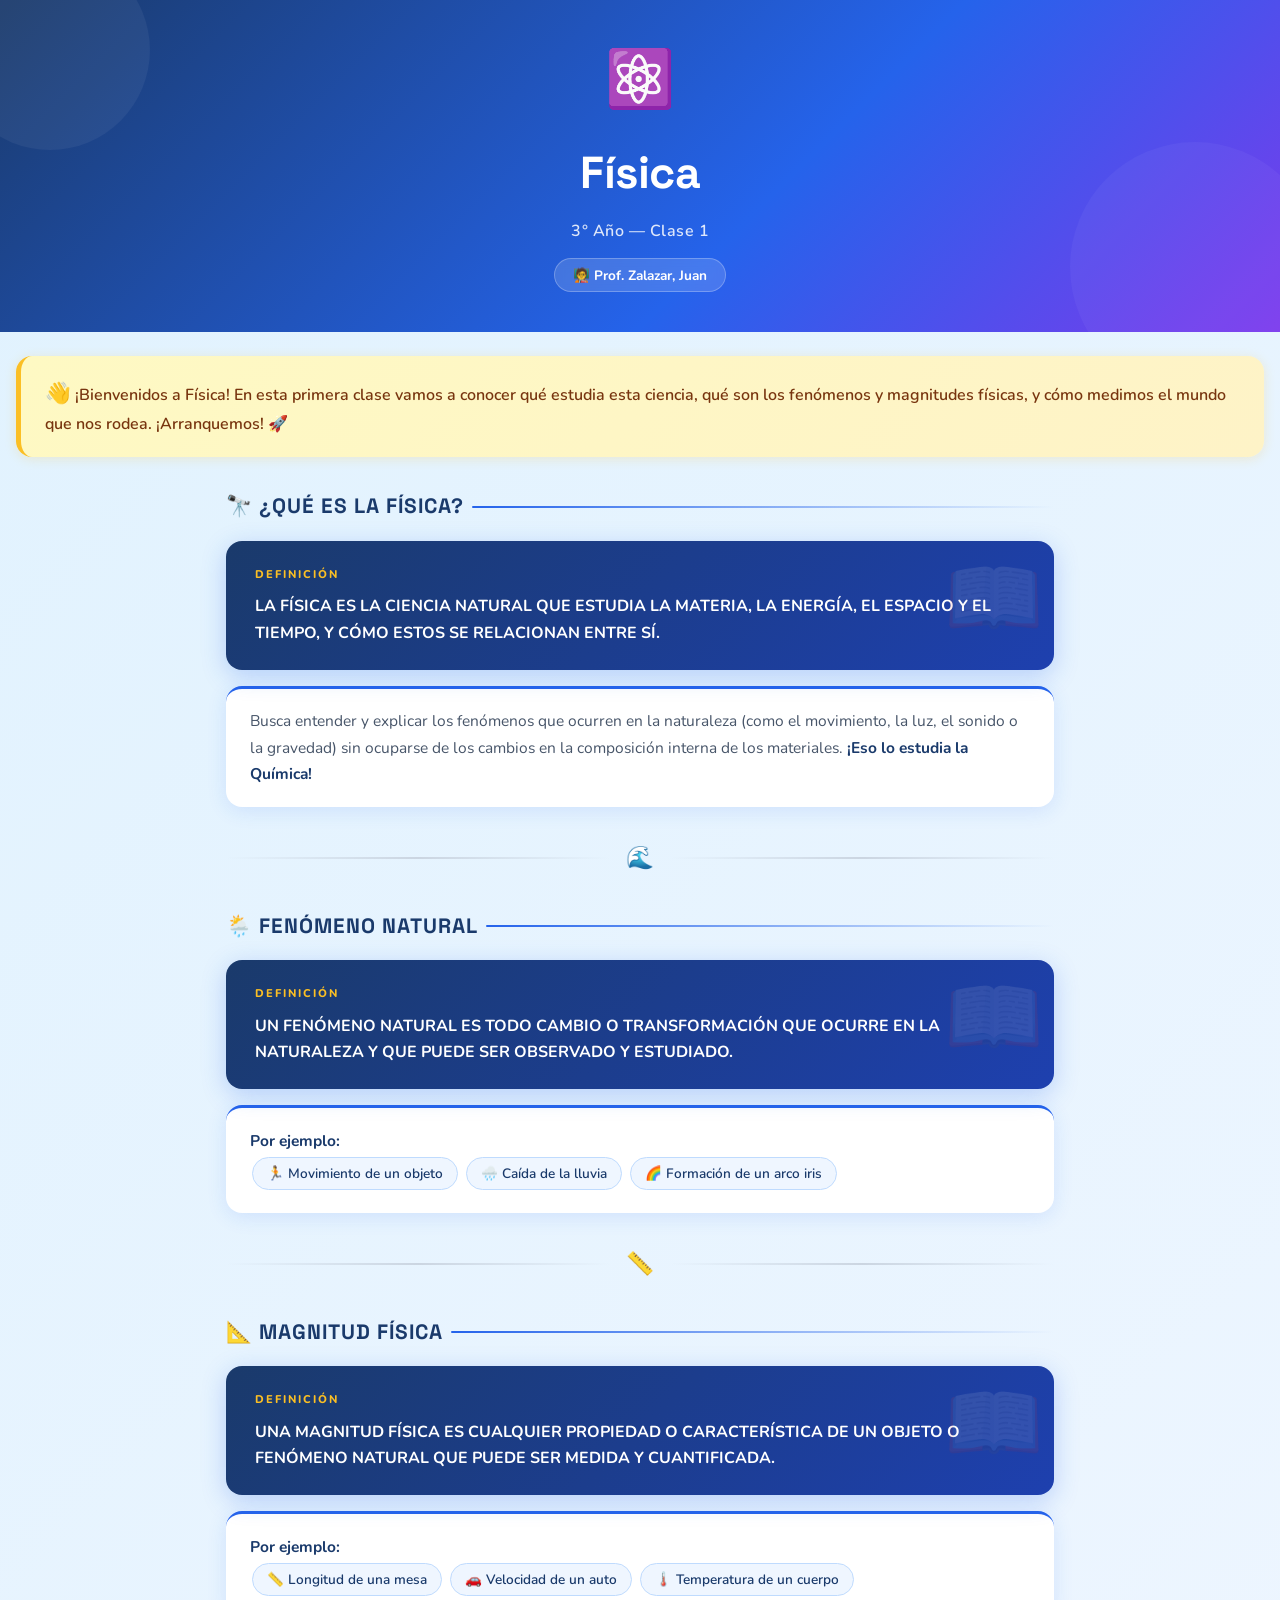
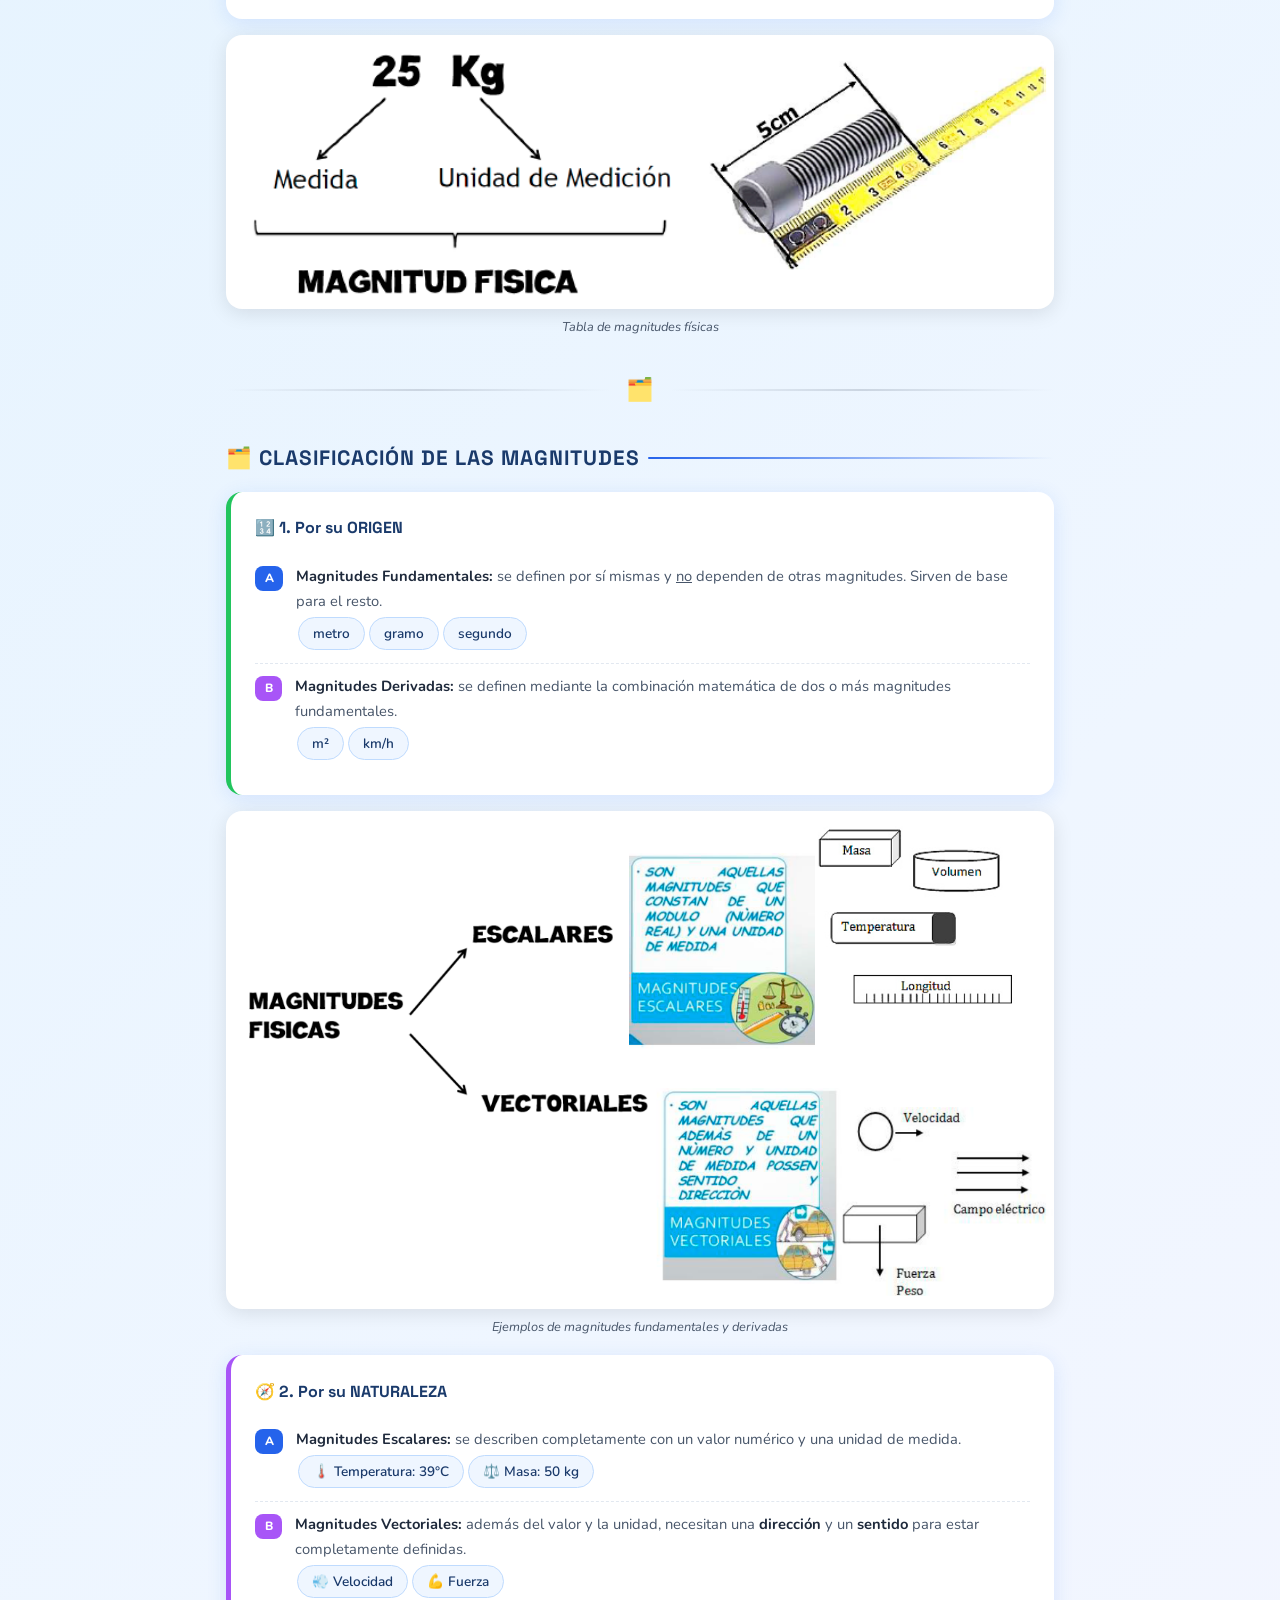
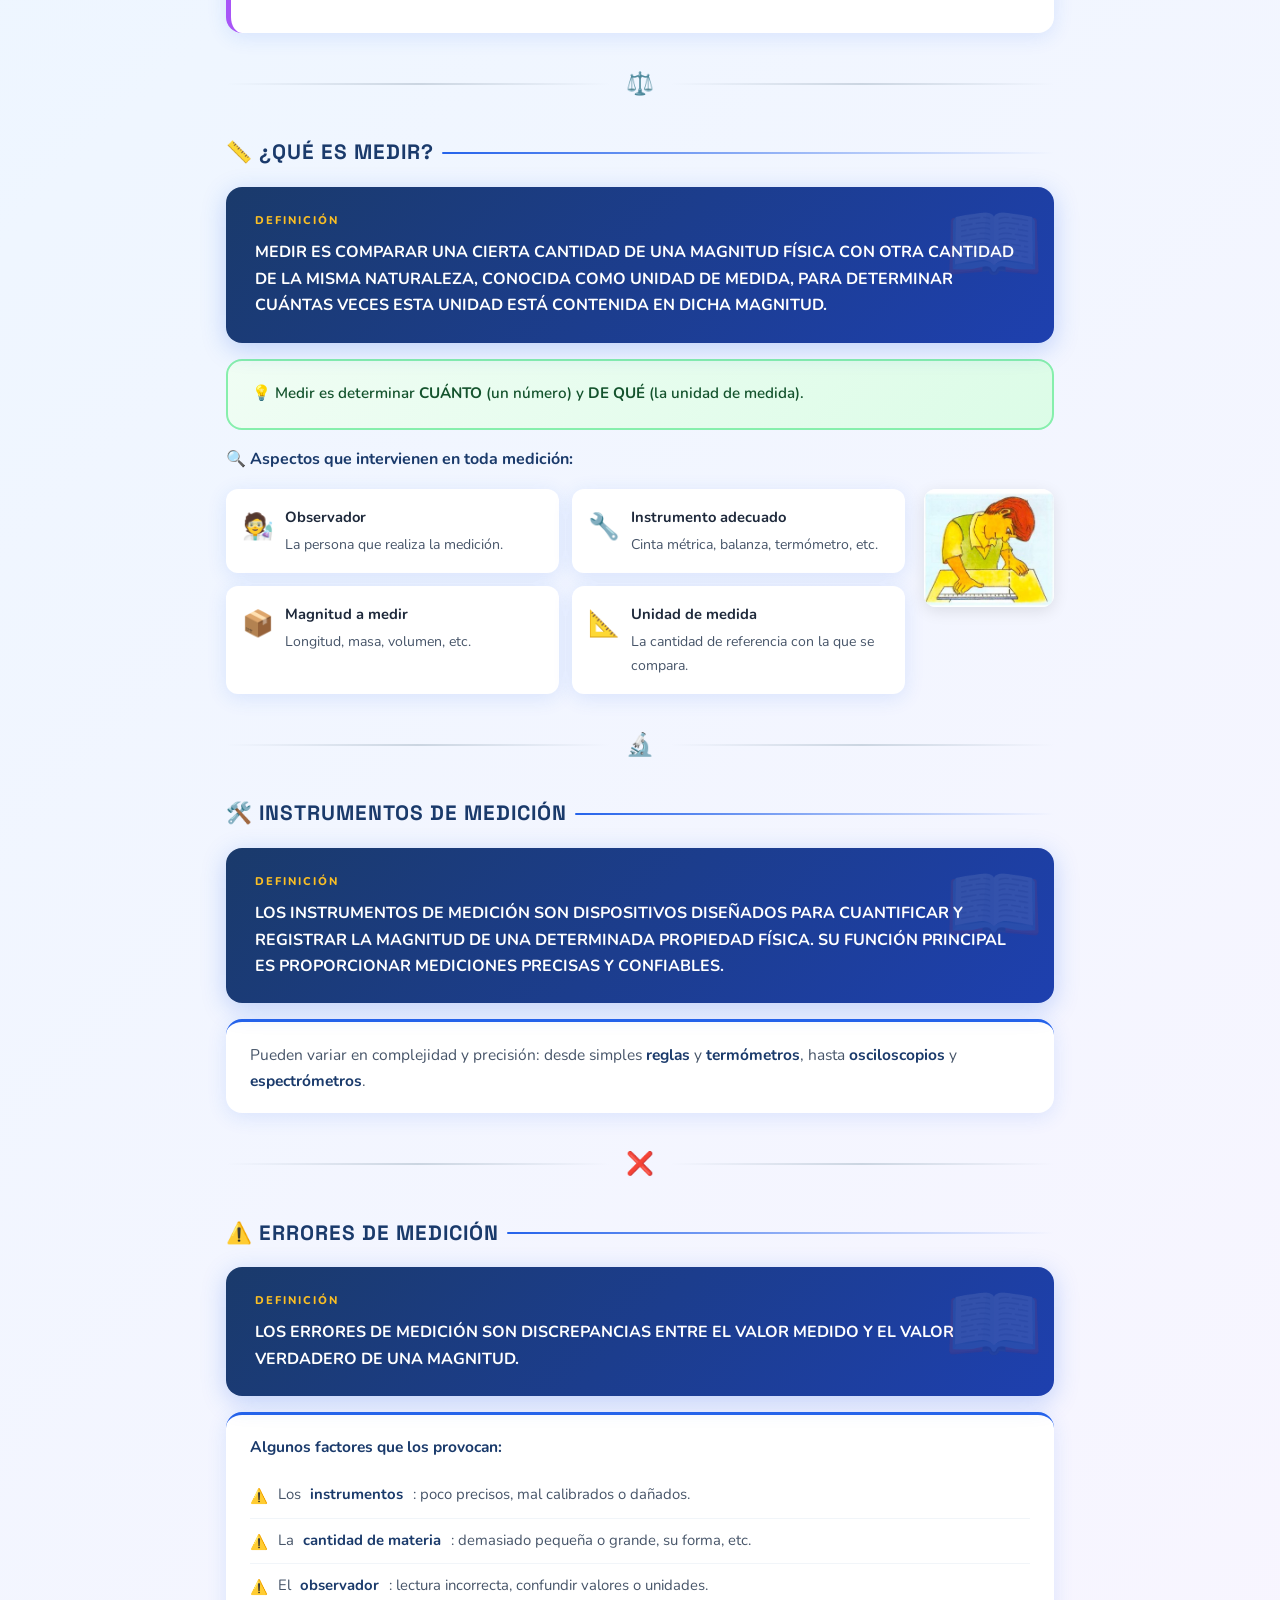
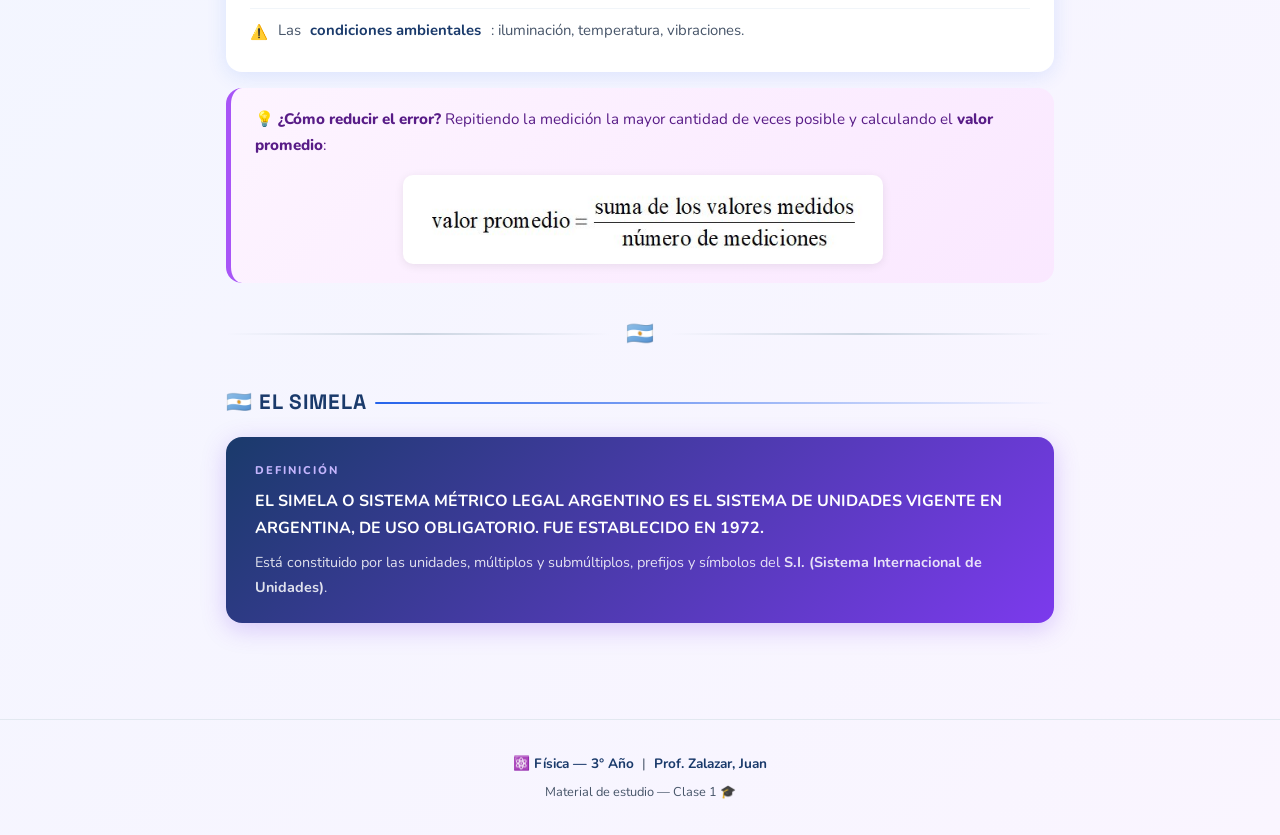
==== index.html @ 22ef1ad7 "Rename fisica_clase1.html to index.html" ====
<!DOCTYPE html>
<html lang="es">
<head>
<meta charset="UTF-8">
<meta name="viewport" content="width=device-width, initial-scale=1.0">
<title>Física - 3° Año | Prof. Zalazar, Juan</title>
<link href="https://fonts.googleapis.com/css2?family=Nunito:wght@400;600;700;800;900&family=Space+Grotesk:wght@400;500;600;700&display=swap" rel="stylesheet">
<style>
  :root {
    --blue-dark: #1a3a6b;
    --blue-mid: #2563eb;
    --blue-light: #dbeafe;
    --blue-pale: #eff6ff;
    --accent-yellow: #fbbf24;
    --accent-green: #22c55e;
    --accent-purple: #a855f7;
    --text-dark: #1e293b;
    --text-mid: #475569;
    --white: #ffffff;
    --shadow: 0 4px 20px rgba(37,99,235,0.12);
    --radius: 16px;
  }
  * { box-sizing: border-box; margin: 0; padding: 0; }
  body {
    font-family: 'Nunito', sans-serif;
    background: linear-gradient(135deg, #e0f2fe 0%, #eff6ff 50%, #faf5ff 100%);
    min-height: 100vh;
    color: var(--text-dark);
    font-size: 16px;
    line-height: 1.7;
  }
  header {
    background: linear-gradient(135deg, var(--blue-dark) 0%, #2563eb 60%, #7c3aed 100%);
    color: white;
    padding: 2rem 1.5rem 2.5rem;
    text-align: center;
    position: relative;
    overflow: hidden;
  }
  header::before {
    content: '';
    position: absolute;
    top: -50px; left: -50px;
    width: 200px; height: 200px;
    background: rgba(255,255,255,0.05);
    border-radius: 50%;
  }
  header::after {
    content: '';
    position: absolute;
    bottom: -60px; right: -40px;
    width: 250px; height: 250px;
    background: rgba(255,255,255,0.04);
    border-radius: 50%;
  }
  .header-emoji {
    font-size: 3.5rem;
    display: block;
    margin-bottom: 0.5rem;
    animation: float 3s ease-in-out infinite;
  }
  @keyframes float {
    0%,100% { transform: translateY(0); }
    50% { transform: translateY(-8px); }
  }
  header h1 {
    font-family: 'Space Grotesk', sans-serif;
    font-size: clamp(1.8rem, 5vw, 2.8rem);
    font-weight: 700;
    letter-spacing: -0.5px;
    margin-bottom: 0.4rem;
  }
  header .subtitle {
    font-size: 1rem;
    opacity: 0.85;
    font-weight: 600;
    letter-spacing: 0.5px;
  }
  header .badge {
    display: inline-block;
    margin-top: 0.8rem;
    background: rgba(255,255,255,0.15);
    border: 1px solid rgba(255,255,255,0.25);
    border-radius: 50px;
    padding: 0.3rem 1.1rem;
    font-size: 0.85rem;
    font-weight: 700;
    backdrop-filter: blur(4px);
  }
  .welcome {
    background: linear-gradient(135deg, #fef9c3, #fef3c7);
    border-left: 5px solid var(--accent-yellow);
    margin: 1.5rem 1rem;
    padding: 1.2rem 1.5rem;
    border-radius: var(--radius);
    box-shadow: 0 2px 12px rgba(251,191,36,0.2);
  }
  .welcome p { font-size: 1rem; color: #78350f; font-weight: 600; }
  .welcome p span { font-size: 1.3rem; }
  main {
    max-width: 860px;
    margin: 0 auto;
    padding: 0 1rem 3rem;
  }
  .section-title {
    font-family: 'Space Grotesk', sans-serif;
    font-size: 1.3rem;
    font-weight: 700;
    color: var(--blue-dark);
    text-transform: uppercase;
    letter-spacing: 1px;
    margin: 2rem 0 1rem;
    display: flex;
    align-items: center;
    gap: 0.5rem;
  }
  .section-title::after {
    content: '';
    flex: 1;
    height: 2px;
    background: linear-gradient(to right, var(--blue-mid), transparent);
    border-radius: 2px;
  }
  .definition-box {
    background: linear-gradient(135deg, var(--blue-dark) 0%, #1e40af 100%);
    color: white;
    border-radius: var(--radius);
    padding: 1.5rem 1.8rem;
    margin: 1rem 0;
    box-shadow: 0 6px 24px rgba(37,99,235,0.25);
    position: relative;
    overflow: hidden;
  }
  .definition-box::before {
    content: '📖';
    position: absolute;
    top: -10px; right: 10px;
    font-size: 5rem;
    opacity: 0.1;
  }
  .definition-box .def-label {
    font-size: 0.7rem;
    font-weight: 800;
    text-transform: uppercase;
    letter-spacing: 2px;
    color: var(--accent-yellow);
    margin-bottom: 0.6rem;
    display: block;
  }
  .definition-box p {
    font-size: 1rem;
    font-weight: 700;
    line-height: 1.65;
    color: white;
  }
  .explanation {
    background: white;
    border-radius: var(--radius);
    padding: 1.2rem 1.5rem;
    margin: 0.8rem 0;
    box-shadow: var(--shadow);
    border-top: 3px solid var(--blue-mid);
    font-size: 0.97rem;
    color: var(--text-mid);
  }
  .explanation strong { color: var(--blue-dark); }
  .topic-divider {
    display: flex;
    align-items: center;
    margin: 2rem 0;
    gap: 1rem;
  }
  .topic-divider::before,
  .topic-divider::after {
    content: '';
    flex: 1;
    height: 2px;
    background: linear-gradient(to right, transparent, #cbd5e1, transparent);
    border-radius: 2px;
  }
  .topic-divider span { font-size: 1.4rem; }
  .example-chip {
    display: inline-block;
    background: var(--blue-pale);
    color: var(--blue-dark);
    border: 1.5px solid #bfdbfe;
    border-radius: 50px;
    padding: 0.25rem 0.85rem;
    font-size: 0.85rem;
    font-weight: 600;
    margin: 0.2rem 0.15rem;
  }
  .classif-card {
    background: white;
    border-radius: var(--radius);
    padding: 1.4rem 1.5rem;
    margin: 1rem 0;
    box-shadow: var(--shadow);
    border-left: 5px solid var(--accent-green);
  }
  .classif-card.purple { border-left-color: var(--accent-purple); }
  .classif-card h3 {
    font-family: 'Space Grotesk', sans-serif;
    font-size: 1rem;
    font-weight: 700;
    color: var(--blue-dark);
    margin-bottom: 0.8rem;
    display: flex;
    align-items: center;
    gap: 0.4rem;
  }
  .classif-item {
    display: flex;
    gap: 0.8rem;
    padding: 0.6rem 0;
    border-bottom: 1px dashed #e2e8f0;
  }
  .classif-item:last-child { border-bottom: none; }
  .classif-item .ci-tag {
    background: var(--blue-mid);
    color: white;
    border-radius: 8px;
    padding: 0.15rem 0.6rem;
    font-size: 0.75rem;
    font-weight: 800;
    white-space: nowrap;
    align-self: flex-start;
    margin-top: 2px;
  }
  .classif-item.b .ci-tag { background: var(--accent-purple); }
  .classif-item p { font-size: 0.92rem; color: var(--text-mid); }
  .classif-item p strong { color: var(--text-dark); }
  .content-image {
    width: 100%;
    border-radius: var(--radius);
    box-shadow: 0 4px 20px rgba(0,0,0,0.1);
    margin: 1rem 0;
    display: block;
    background: white;
  }
  .image-caption {
    text-align: center;
    font-size: 0.8rem;
    color: var(--text-mid);
    margin-top: -0.5rem;
    margin-bottom: 1rem;
    font-style: italic;
  }
  .measure-box {
    background: linear-gradient(135deg, #f0fdf4, #dcfce7);
    border: 2px solid #86efac;
    border-radius: var(--radius);
    padding: 1.3rem 1.5rem;
    margin: 1rem 0;
  }
  .measure-box p { font-size: 0.95rem; color: #14532d; font-weight: 600; }

  /* Aspectos: layout con imagen a la derecha */
  .aspects-wrapper {
    display: flex;
    gap: 1.2rem;
    align-items: flex-start;
    margin: 1rem 0;
  }
  .aspects-list {
    display: grid;
    grid-template-columns: 1fr 1fr;
    gap: 0.8rem;
    flex: 1;
  }
  @media (max-width: 600px) {
    .aspects-wrapper { flex-direction: column; }
    .aspects-list { grid-template-columns: 1fr; }
    .observer-img { width: 100% !important; max-width: 180px; margin: 0 auto; }
  }
  .observer-img {
    width: 130px;
    flex-shrink: 0;
    border-radius: 12px;
    box-shadow: 0 4px 16px rgba(0,0,0,0.1);
    object-fit: contain;
    background: white;
  }
  .aspect-item {
    background: white;
    border-radius: 12px;
    padding: 1rem;
    box-shadow: var(--shadow);
    display: flex;
    align-items: flex-start;
    gap: 0.7rem;
  }
  .aspect-item .ai-icon { font-size: 1.6rem; flex-shrink: 0; }
  .aspect-item p { font-size: 0.88rem; color: var(--text-mid); }
  .aspect-item strong { color: var(--text-dark); display: block; font-size: 0.92rem; margin-bottom: 0.2rem; }

  .error-list { margin: 0.8rem 0 0 0; padding: 0; list-style: none; }
  .error-list li {
    display: flex;
    align-items: flex-start;
    gap: 0.6rem;
    padding: 0.55rem 0;
    border-bottom: 1px solid #f1f5f9;
    font-size: 0.93rem;
    color: var(--text-mid);
  }
  .error-list li:last-child { border-bottom: none; }
  .error-list li::before {
    content: '⚠️';
    font-size: 0.9rem;
    margin-top: 2px;
    flex-shrink: 0;
  }
  .tip-box {
    background: linear-gradient(135deg, #fdf4ff, #fae8ff);
    border-left: 5px solid var(--accent-purple);
    border-radius: var(--radius);
    padding: 1.2rem 1.5rem;
    margin: 1rem 0;
    font-size: 0.95rem;
    color: #581c87;
  }
  .tip-box strong { font-weight: 800; }
  .formula-img {
    display: block;
    max-width: 480px;
    width: 100%;
    margin: 1rem auto 0;
    border-radius: 10px;
    background: white;
    padding: 0.5rem 1rem;
    box-shadow: 0 2px 10px rgba(0,0,0,0.08);
  }
  .simela-box {
    background: linear-gradient(135deg, var(--blue-dark), #7c3aed);
    color: white;
    border-radius: var(--radius);
    padding: 1.5rem 1.8rem;
    margin: 1rem 0;
    box-shadow: 0 6px 24px rgba(124,58,237,0.25);
  }
  .simela-box .def-label { color: #c4b5fd; font-size: 0.7rem; font-weight: 800; letter-spacing: 2px; text-transform: uppercase; display: block; margin-bottom: 0.5rem; }
  .simela-box p { font-weight: 700; font-size: 1rem; }
  .simela-box .simela-note { font-weight: 400; font-size: 0.9rem; margin-top: 0.5rem; opacity: 0.85; }
  footer {
    text-align: center;
    padding: 2rem 1rem;
    color: var(--text-mid);
    font-size: 0.85rem;
    border-top: 1px solid #e2e8f0;
    margin-top: 2rem;
  }
  footer strong { color: var(--blue-dark); }
</style>
</head>
<body>

<header>
  <span class="header-emoji">⚛️</span>
  <h1>Física</h1>
  <p class="subtitle">3° Año — Clase 1</p>
  <span class="badge">🧑‍🏫 Prof. Zalazar, Juan</span>
</header>

<div class="welcome">
  <p><span>👋</span> ¡Bienvenidos a Física! En esta primera clase vamos a conocer qué estudia esta ciencia, qué son los fenómenos y magnitudes físicas, y cómo medimos el mundo que nos rodea. ¡Arranquemos! 🚀</p>
</div>

<main>

  <p class="section-title">🔭 ¿Qué es la Física?</p>
  <div class="definition-box">
    <span class="def-label">Definición</span>
    <p>LA FÍSICA ES LA CIENCIA NATURAL QUE ESTUDIA LA MATERIA, LA ENERGÍA, EL ESPACIO Y EL TIEMPO, Y CÓMO ESTOS SE RELACIONAN ENTRE SÍ.</p>
  </div>
  <div class="explanation">
    Busca entender y explicar los fenómenos que ocurren en la naturaleza (como el movimiento, la luz, el sonido o la gravedad) sin ocuparse de los cambios en la composición interna de los materiales. <strong>¡Eso lo estudia la Química!</strong>
  </div>

  <div class="topic-divider"><span>🌊</span></div>

  <p class="section-title">🌦️ Fenómeno Natural</p>
  <div class="definition-box">
    <span class="def-label">Definición</span>
    <p>UN FENÓMENO NATURAL ES TODO CAMBIO O TRANSFORMACIÓN QUE OCURRE EN LA NATURALEZA Y QUE PUEDE SER OBSERVADO Y ESTUDIADO.</p>
  </div>
  <div class="explanation">
    <strong>Por ejemplo:</strong><br>
    <span class="example-chip">🏃 Movimiento de un objeto</span>
    <span class="example-chip">🌧️ Caída de la lluvia</span>
    <span class="example-chip">🌈 Formación de un arco iris</span>
  </div>

  <div class="topic-divider"><span>📏</span></div>

  <p class="section-title">📐 Magnitud Física</p>
  <div class="definition-box">
    <span class="def-label">Definición</span>
    <p>UNA MAGNITUD FÍSICA ES CUALQUIER PROPIEDAD O CARACTERÍSTICA DE UN OBJETO O FENÓMENO NATURAL QUE PUEDE SER MEDIDA Y CUANTIFICADA.</p>
  </div>
  <div class="explanation">
    <strong>Por ejemplo:</strong><br>
    <span class="example-chip">📏 Longitud de una mesa</span>
    <span class="example-chip">🚗 Velocidad de un auto</span>
    <span class="example-chip">🌡️ Temperatura de un cuerpo</span>
  </div>
  <img src="[data-uri]" alt="Tabla de magnitudes físicas" class="content-image">
  <p class="image-caption">Tabla de magnitudes físicas</p>

  <div class="topic-divider"><span>🗂️</span></div>

  <p class="section-title">🗂️ Clasificación de las Magnitudes</p>
  <div class="classif-card">
    <h3>🔢 1. Por su ORIGEN</h3>
    <div class="classif-item">
      <span class="ci-tag">A</span>
      <p><strong>Magnitudes Fundamentales:</strong> se definen por sí mismas y <u>no</u> dependen de otras magnitudes. Sirven de base para el resto.<br>
      <span class="example-chip">metro</span><span class="example-chip">gramo</span><span class="example-chip">segundo</span></p>
    </div>
    <div class="classif-item b">
      <span class="ci-tag b">B</span>
      <p><strong>Magnitudes Derivadas:</strong> se definen mediante la combinación matemática de dos o más magnitudes fundamentales.<br>
      <span class="example-chip">m²</span><span class="example-chip">km/h</span></p>
    </div>
  </div>
  <img src="[data-uri]" alt="Clasificación de magnitudes" class="content-image">
  <p class="image-caption">Ejemplos de magnitudes fundamentales y derivadas</p>

  <div class="classif-card purple">
    <h3>🧭 2. Por su NATURALEZA</h3>
    <div class="classif-item">
      <span class="ci-tag">A</span>
      <p><strong>Magnitudes Escalares:</strong> se describen completamente con un valor numérico y una unidad de medida.<br>
      <span class="example-chip">🌡️ Temperatura: 39°C</span><span class="example-chip">⚖️ Masa: 50 kg</span></p>
    </div>
    <div class="classif-item b">
      <span class="ci-tag b">B</span>
      <p><strong>Magnitudes Vectoriales:</strong> además del valor y la unidad, necesitan una <strong>dirección</strong> y un <strong>sentido</strong> para estar completamente definidas.<br>
      <span class="example-chip">💨 Velocidad</span><span class="example-chip">💪 Fuerza</span></p>
    </div>
  </div>

  <div class="topic-divider"><span>⚖️</span></div>

  <p class="section-title">📏 ¿Qué es Medir?</p>
  <div class="definition-box">
    <span class="def-label">Definición</span>
    <p>MEDIR ES COMPARAR UNA CIERTA CANTIDAD DE UNA MAGNITUD FÍSICA CON OTRA CANTIDAD DE LA MISMA NATURALEZA, CONOCIDA COMO UNIDAD DE MEDIDA, PARA DETERMINAR CUÁNTAS VECES ESTA UNIDAD ESTÁ CONTENIDA EN DICHA MAGNITUD.</p>
  </div>
  <div class="measure-box">
    <p>💡 Medir es determinar <strong>CUÁNTO</strong> (un número) y <strong>DE QUÉ</strong> (la unidad de medida).</p>
  </div>

  <p style="margin: 1rem 0 0.5rem; font-weight: 700; color: var(--blue-dark);">🔍 Aspectos que intervienen en toda medición:</p>
  <div class="aspects-wrapper">
    <div class="aspects-list">
      <div class="aspect-item">
        <span class="ai-icon">🧑‍🔬</span>
        <div><strong>Observador</strong><p>La persona que realiza la medición.</p></div>
      </div>
      <div class="aspect-item">
        <span class="ai-icon">🔧</span>
        <div><strong>Instrumento adecuado</strong><p>Cinta métrica, balanza, termómetro, etc.</p></div>
      </div>
      <div class="aspect-item">
        <span class="ai-icon">📦</span>
        <div><strong>Magnitud a medir</strong><p>Longitud, masa, volumen, etc.</p></div>
      </div>
      <div class="aspect-item">
        <span class="ai-icon">📐</span>
        <div><strong>Unidad de medida</strong><p>La cantidad de referencia con la que se compara.</p></div>
      </div>
    </div>
    <img src="[data-uri]" alt="Observador midiendo" class="observer-img">
  </div>

  <div class="topic-divider"><span>🔬</span></div>

  <p class="section-title">🛠️ Instrumentos de Medición</p>
  <div class="definition-box">
    <span class="def-label">Definición</span>
    <p>LOS INSTRUMENTOS DE MEDICIÓN SON DISPOSITIVOS DISEÑADOS PARA CUANTIFICAR Y REGISTRAR LA MAGNITUD DE UNA DETERMINADA PROPIEDAD FÍSICA. SU FUNCIÓN PRINCIPAL ES PROPORCIONAR MEDICIONES PRECISAS Y CONFIABLES.</p>
  </div>
  <div class="explanation">
    Pueden variar en complejidad y precisión: desde simples <strong>reglas</strong> y <strong>termómetros</strong>, hasta <strong>osciloscopios</strong> y <strong>espectrómetros</strong>.
  </div>

  <div class="topic-divider"><span>❌</span></div>

  <p class="section-title">⚠️ Errores de Medición</p>
  <div class="definition-box">
    <span class="def-label">Definición</span>
    <p>LOS ERRORES DE MEDICIÓN SON DISCREPANCIAS ENTRE EL VALOR MEDIDO Y EL VALOR VERDADERO DE UNA MAGNITUD.</p>
  </div>
  <div class="explanation">
    <strong>Algunos factores que los provocan:</strong>
    <ul class="error-list">
      <li>Los <strong>instrumentos</strong>: poco precisos, mal calibrados o dañados.</li>
      <li>La <strong>cantidad de materia</strong>: demasiado pequeña o grande, su forma, etc.</li>
      <li>El <strong>observador</strong>: lectura incorrecta, confundir valores o unidades.</li>
      <li>Las <strong>condiciones ambientales</strong>: iluminación, temperatura, vibraciones.</li>
    </ul>
  </div>
  <div class="tip-box">
    💡 <strong>¿Cómo reducir el error?</strong> Repitiendo la medición la mayor cantidad de veces posible y calculando el <strong>valor promedio</strong>:
    <img src="[data-uri]" alt="Fórmula del valor promedio" class="formula-img">
  </div>

  <div class="topic-divider"><span>🇦🇷</span></div>

  <p class="section-title">🇦🇷 El SIMELA</p>
  <div class="simela-box">
    <span class="def-label">Definición</span>
    <p>EL SIMELA O SISTEMA MÉTRICO LEGAL ARGENTINO ES EL SISTEMA DE UNIDADES VIGENTE EN ARGENTINA, DE USO OBLIGATORIO. FUE ESTABLECIDO EN 1972.</p>
    <p class="simela-note">Está constituido por las unidades, múltiplos y submúltiplos, prefijos y símbolos del <strong>S.I. (Sistema Internacional de Unidades)</strong>.</p>
  </div>

</main>

<footer>
  <p>⚛️ <strong>Física — 3° Año</strong> &nbsp;|&nbsp; <strong>Prof. Zalazar, Juan</strong></p>
  <p style="margin-top:0.4rem; font-size:0.8rem;">Material de estudio — Clase 1 🎓</p>
</footer>

</body>
</html>
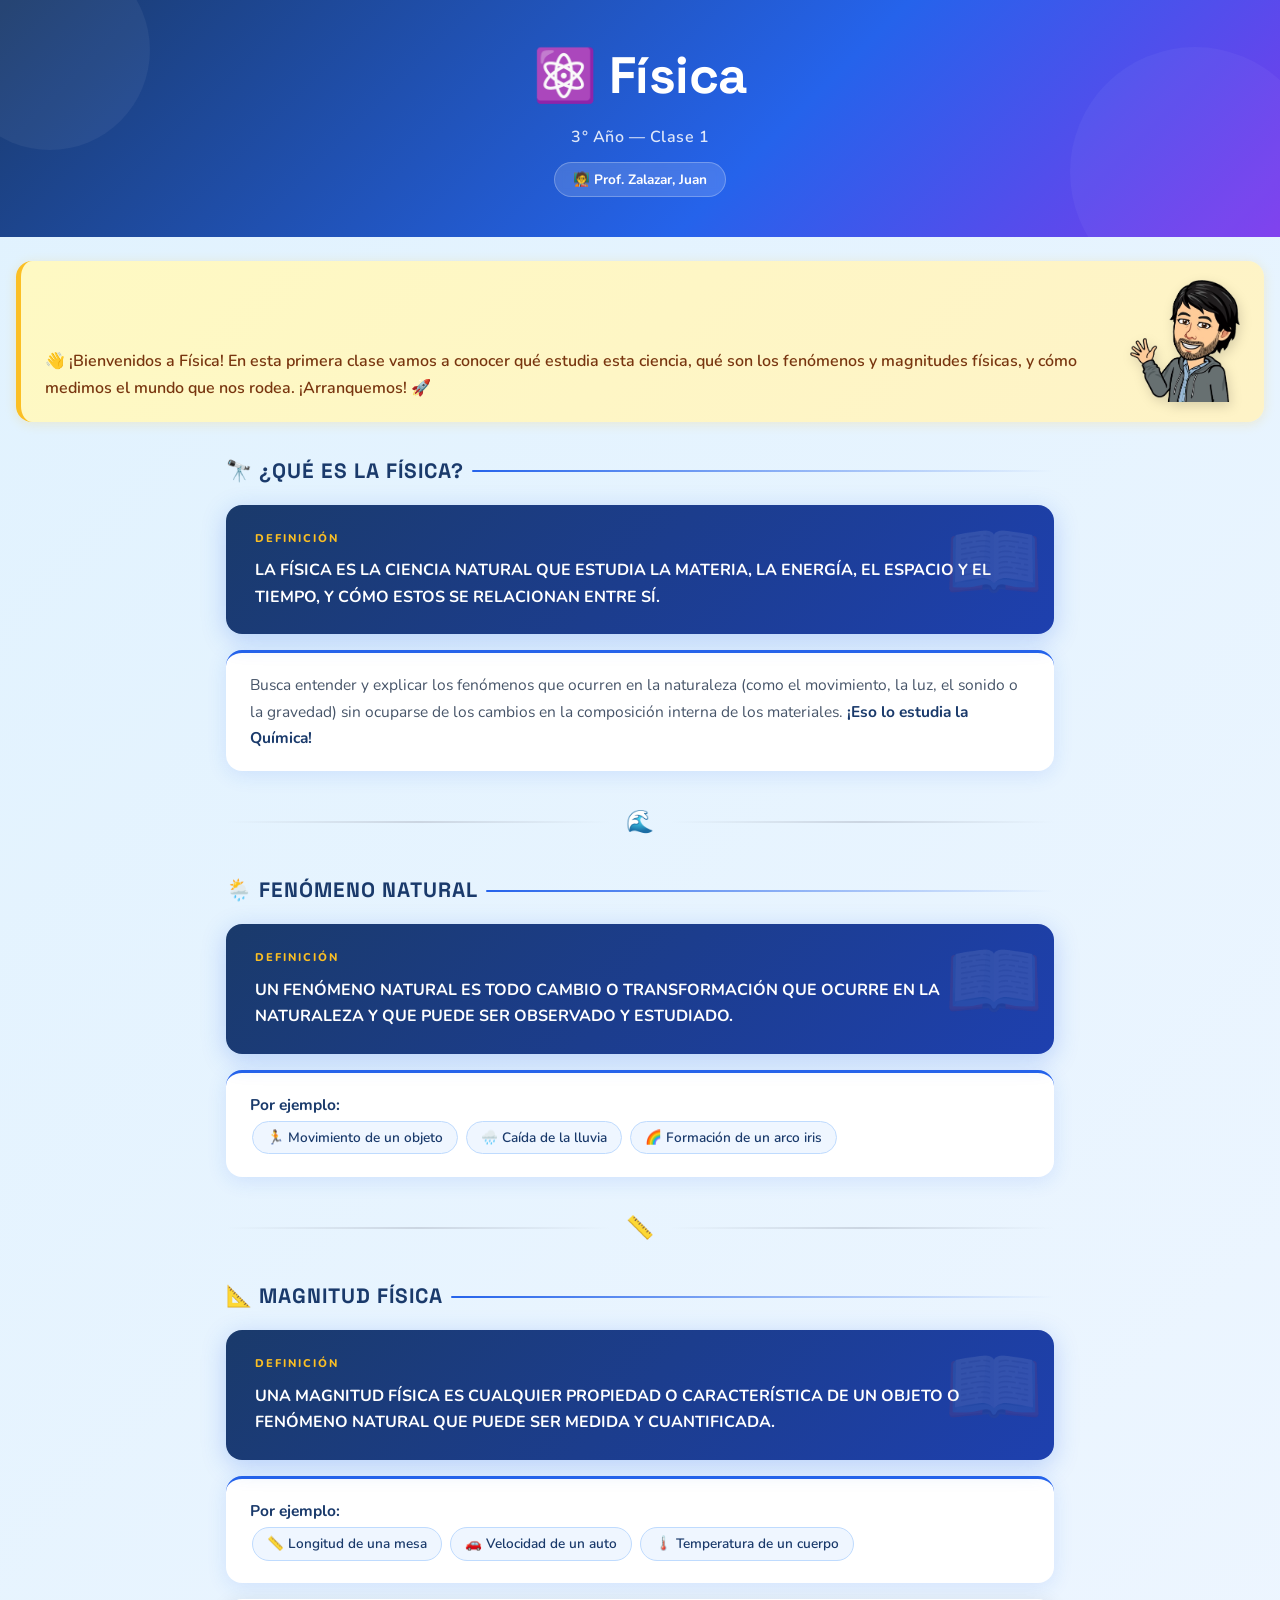
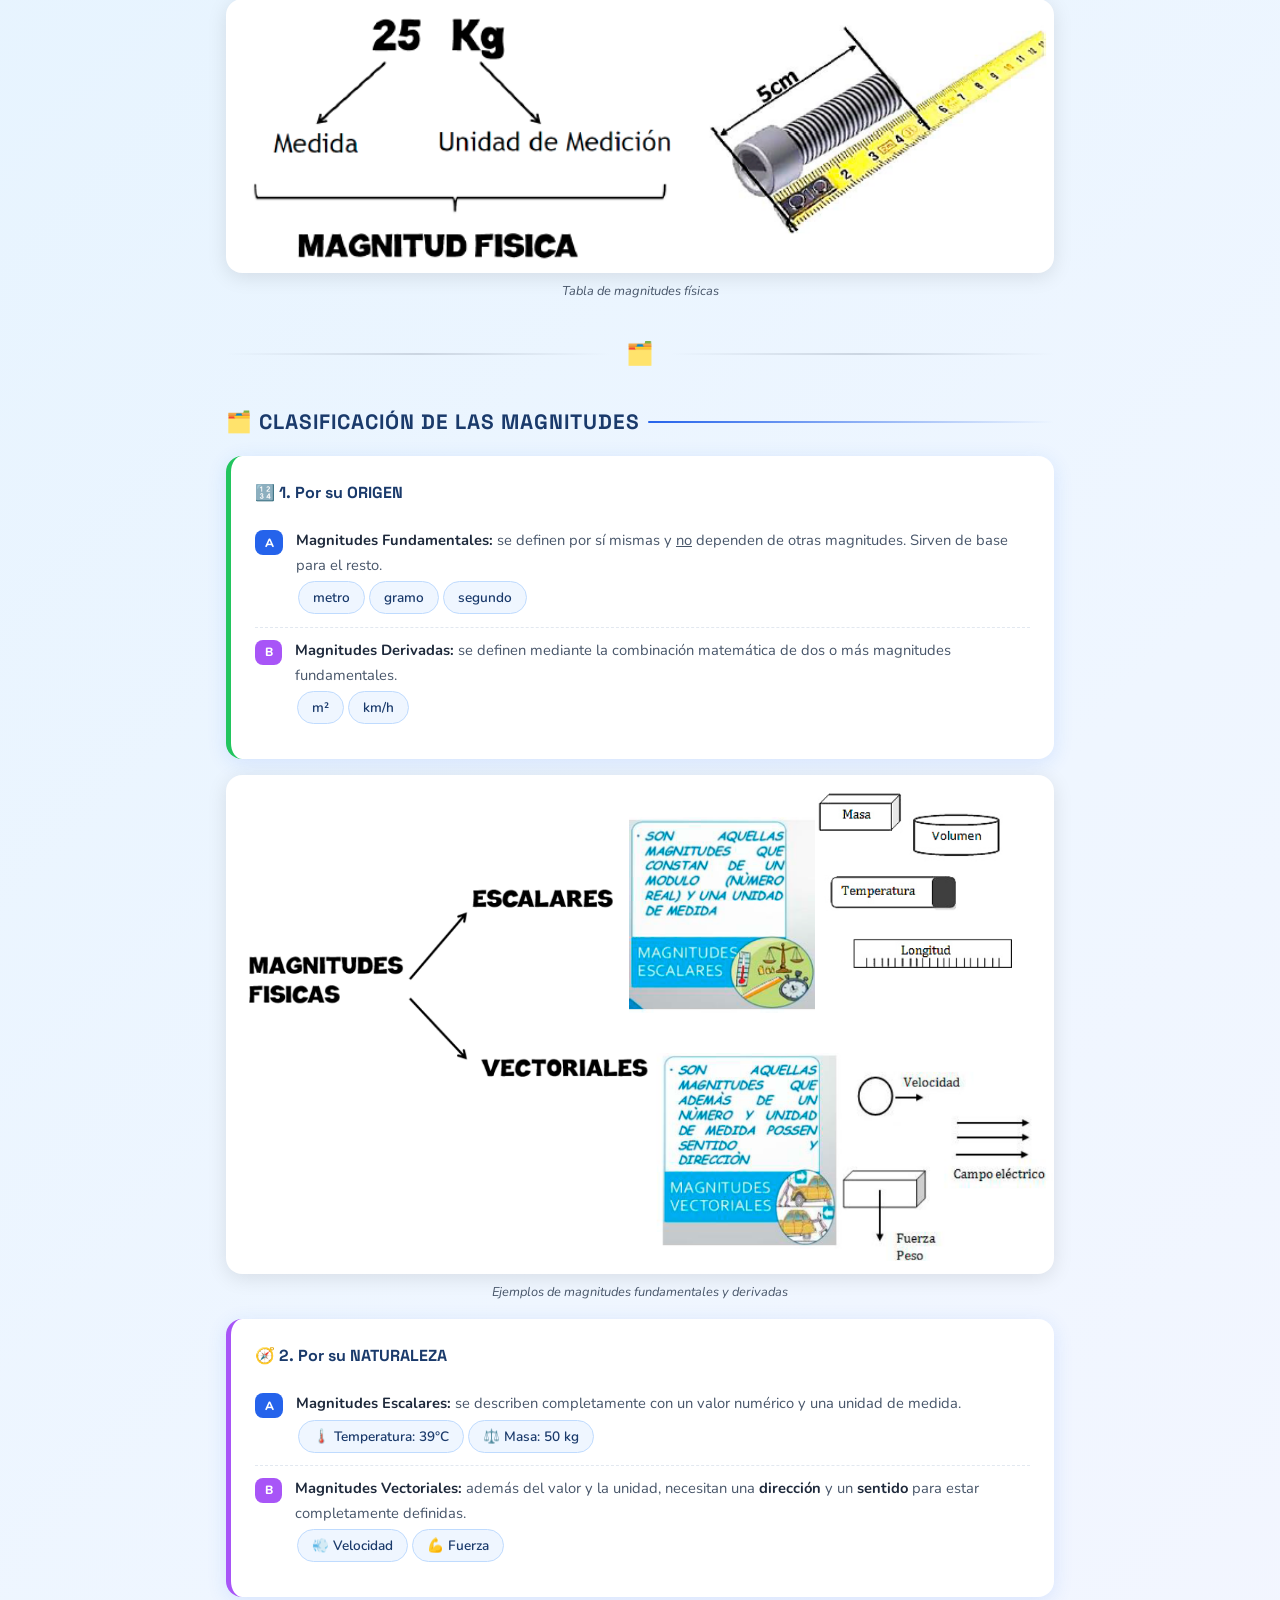
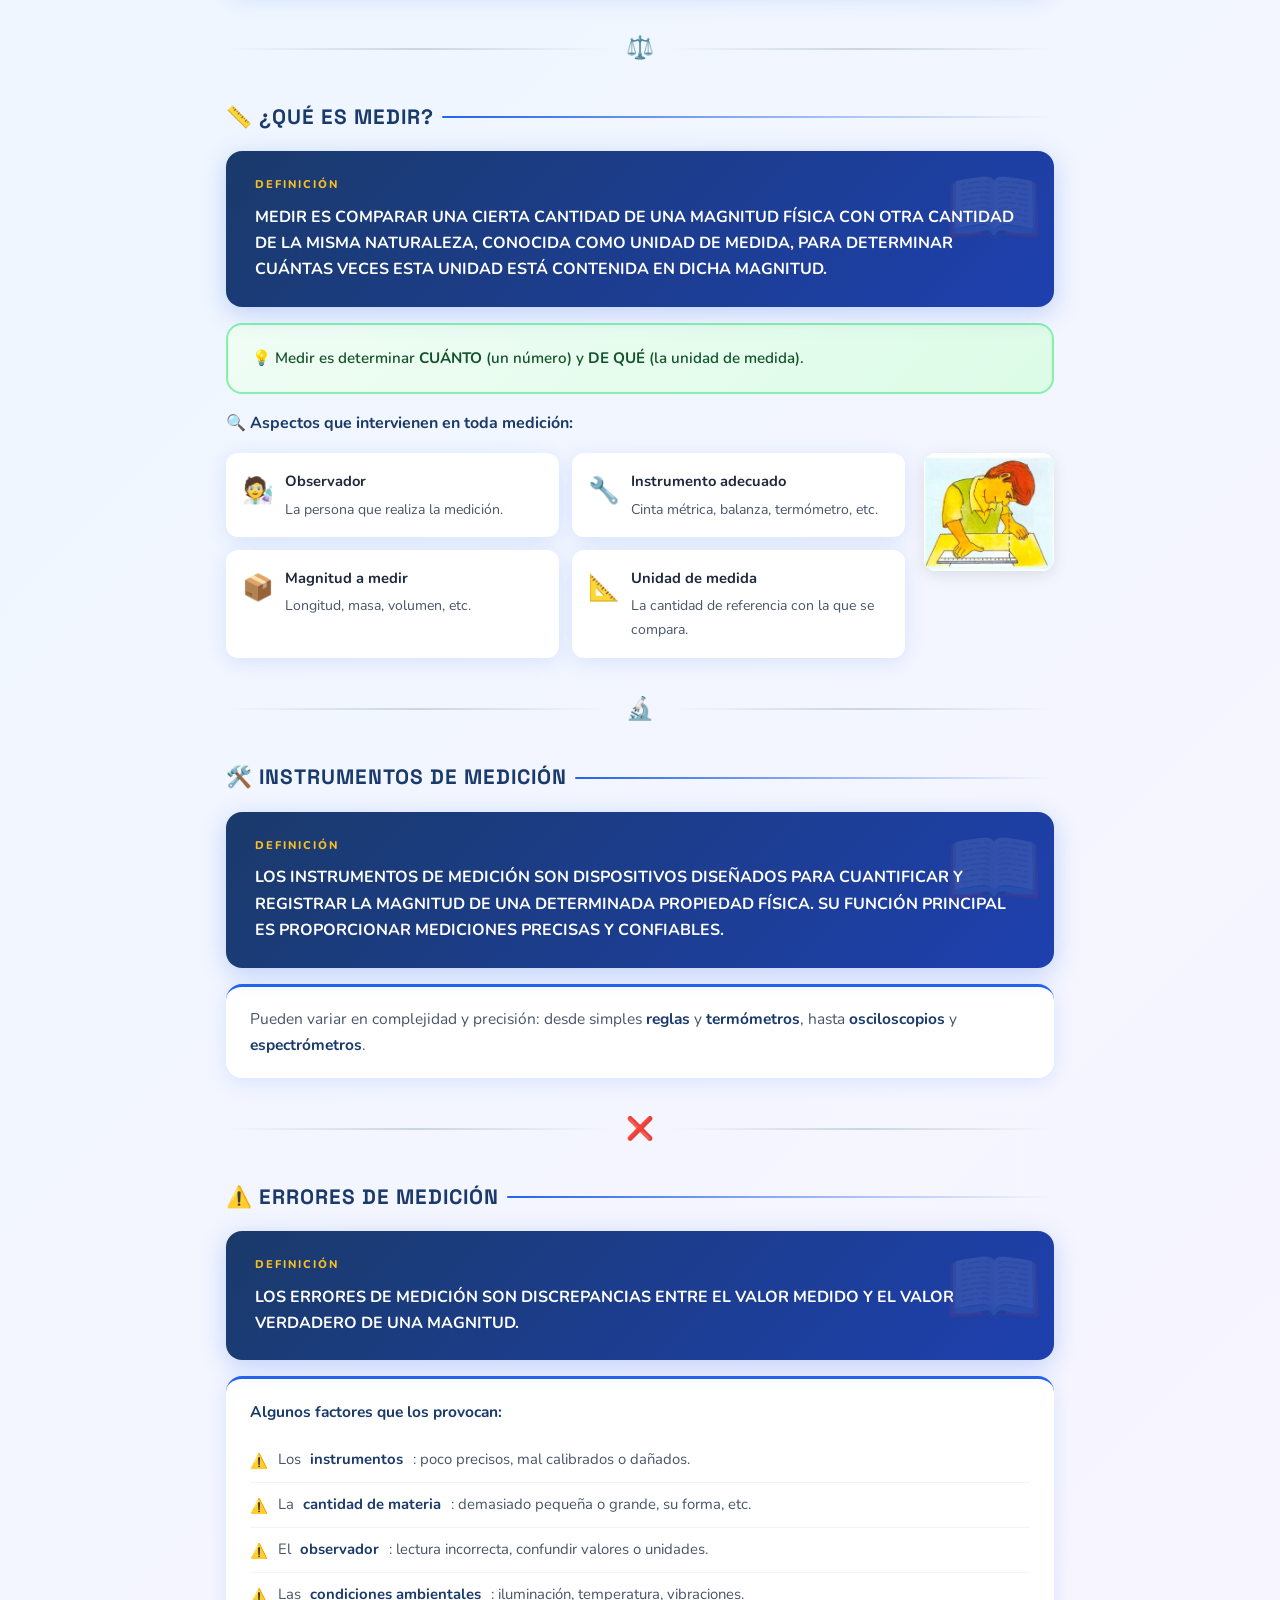
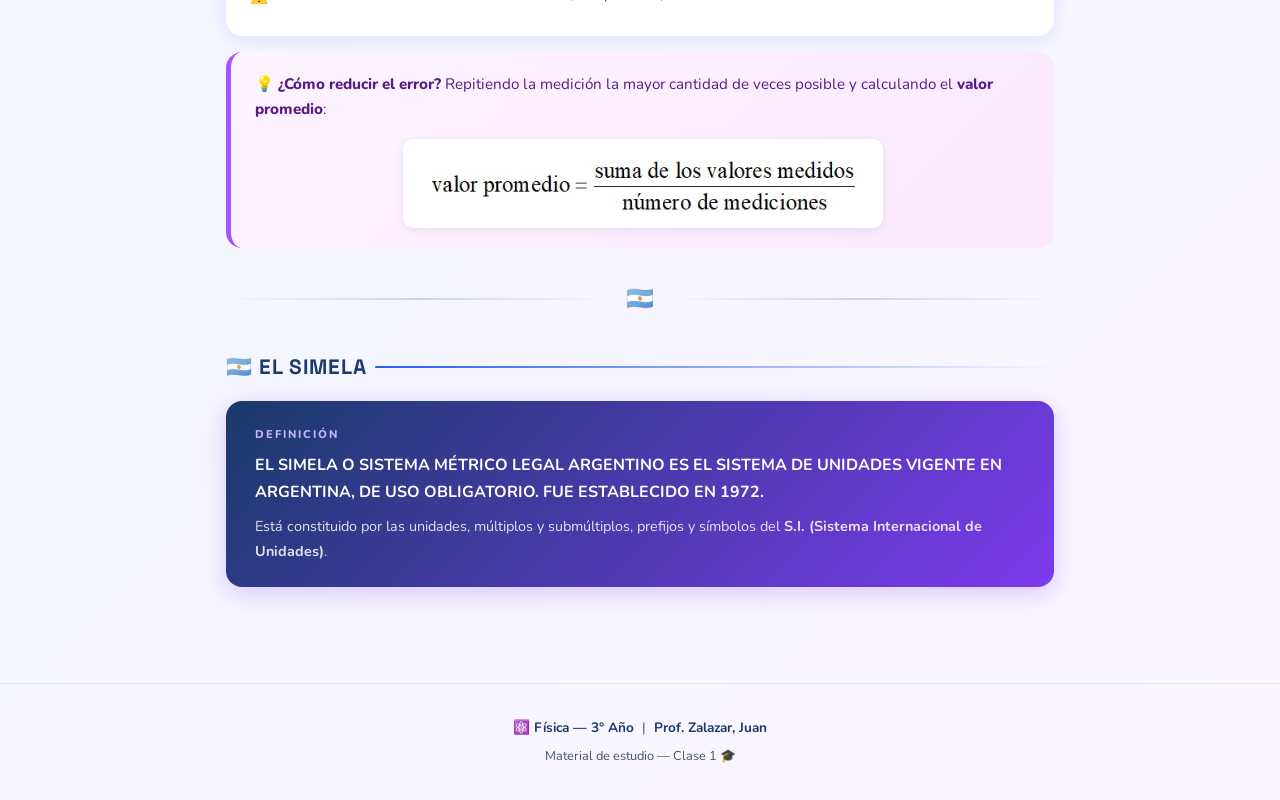
==== commit e158c039: "agregada imagen de profe" ====
--- a/index.html
+++ b/index.html
@@ -9,14 +9,12 @@
   :root {
     --blue-dark: #1a3a6b;
     --blue-mid: #2563eb;
-    --blue-light: #dbeafe;
     --blue-pale: #eff6ff;
     --accent-yellow: #fbbf24;
     --accent-green: #22c55e;
     --accent-purple: #a855f7;
     --text-dark: #1e293b;
     --text-mid: #475569;
-    --white: #ffffff;
     --shadow: 0 4px 20px rgba(37,99,235,0.12);
     --radius: 16px;
   }
@@ -53,32 +51,22 @@
     background: rgba(255,255,255,0.04);
     border-radius: 50%;
   }
-  .header-emoji {
-    font-size: 3.5rem;
-    display: block;
-    margin-bottom: 0.5rem;
-    animation: float 3s ease-in-out infinite;
-  }
-  @keyframes float {
-    0%,100% { transform: translateY(0); }
-    50% { transform: translateY(-8px); }
-  }
   header h1 {
     font-family: 'Space Grotesk', sans-serif;
-    font-size: clamp(1.8rem, 5vw, 2.8rem);
+    font-size: clamp(2rem, 6vw, 3.2rem);
     font-weight: 700;
     letter-spacing: -0.5px;
-    margin-bottom: 0.4rem;
+    margin-bottom: 0.3rem;
   }
   header .subtitle {
     font-size: 1rem;
     opacity: 0.85;
     font-weight: 600;
     letter-spacing: 0.5px;
+    margin-bottom: 0.7rem;
   }
   header .badge {
     display: inline-block;
-    margin-top: 0.8rem;
     background: rgba(255,255,255,0.15);
     border: 1px solid rgba(255,255,255,0.25);
     border-radius: 50px;
@@ -94,9 +82,26 @@
     padding: 1.2rem 1.5rem;
     border-radius: var(--radius);
     box-shadow: 0 2px 12px rgba(251,191,36,0.2);
-  }
-  .welcome p { font-size: 1rem; color: #78350f; font-weight: 600; }
-  .welcome p span { font-size: 1.3rem; }
+    display: flex;
+    align-items: flex-end;
+    gap: 1rem;
+  }
+  .welcome-text { flex: 1; }
+  .welcome-text p { font-size: 1rem; color: #78350f; font-weight: 600; }
+  .welcome-profe {
+    width: 110px;
+    flex-shrink: 0;
+    animation: float 3s ease-in-out infinite;
+    filter: drop-shadow(2px 4px 6px rgba(0,0,0,0.15));
+  }
+  @keyframes float {
+    0%,100% { transform: translateY(0); }
+    50% { transform: translateY(-8px); }
+  }
+  @media (max-width: 480px) {
+    .welcome { flex-direction: column; align-items: center; }
+    .welcome-profe { width: 90px; }
+  }
   main {
     max-width: 860px;
     margin: 0 auto;
@@ -254,8 +259,6 @@
     margin: 1rem 0;
   }
   .measure-box p { font-size: 0.95rem; color: #14532d; font-weight: 600; }
-
-  /* Aspectos: layout con imagen a la derecha */
   .aspects-wrapper {
     display: flex;
     gap: 1.2rem;
@@ -293,7 +296,6 @@
   .aspect-item .ai-icon { font-size: 1.6rem; flex-shrink: 0; }
   .aspect-item p { font-size: 0.88rem; color: var(--text-mid); }
   .aspect-item strong { color: var(--text-dark); display: block; font-size: 0.92rem; margin-bottom: 0.2rem; }
-
   .error-list { margin: 0.8rem 0 0 0; padding: 0; list-style: none; }
   .error-list li {
     display: flex;
@@ -305,12 +307,7 @@
     color: var(--text-mid);
   }
   .error-list li:last-child { border-bottom: none; }
-  .error-list li::before {
-    content: '⚠️';
-    font-size: 0.9rem;
-    margin-top: 2px;
-    flex-shrink: 0;
-  }
+  .error-list li::before { content: '⚠️'; font-size: 0.9rem; margin-top: 2px; flex-shrink: 0; }
   .tip-box {
     background: linear-gradient(135deg, #fdf4ff, #fae8ff);
     border-left: 5px solid var(--accent-purple);
@@ -356,14 +353,16 @@
 <body>
 
 <header>
-  <span class="header-emoji">⚛️</span>
-  <h1>Física</h1>
+  <h1>⚛️ Física</h1>
   <p class="subtitle">3° Año — Clase 1</p>
   <span class="badge">🧑‍🏫 Prof. Zalazar, Juan</span>
 </header>
 
 <div class="welcome">
-  <p><span>👋</span> ¡Bienvenidos a Física! En esta primera clase vamos a conocer qué estudia esta ciencia, qué son los fenómenos y magnitudes físicas, y cómo medimos el mundo que nos rodea. ¡Arranquemos! 🚀</p>
+  <div class="welcome-text">
+    <p>👋 ¡Bienvenidos a Física! En esta primera clase vamos a conocer qué estudia esta ciencia, qué son los fenómenos y magnitudes físicas, y cómo medimos el mundo que nos rodea. ¡Arranquemos! 🚀</p>
+  </div>
+  <img src="[data-uri]" alt="Prof. Zalazar, Juan" class="welcome-profe">
 </div>
 
 <main>
@@ -523,4 +522,4 @@
 </footer>
 
 </body>
-</html>
+</html>
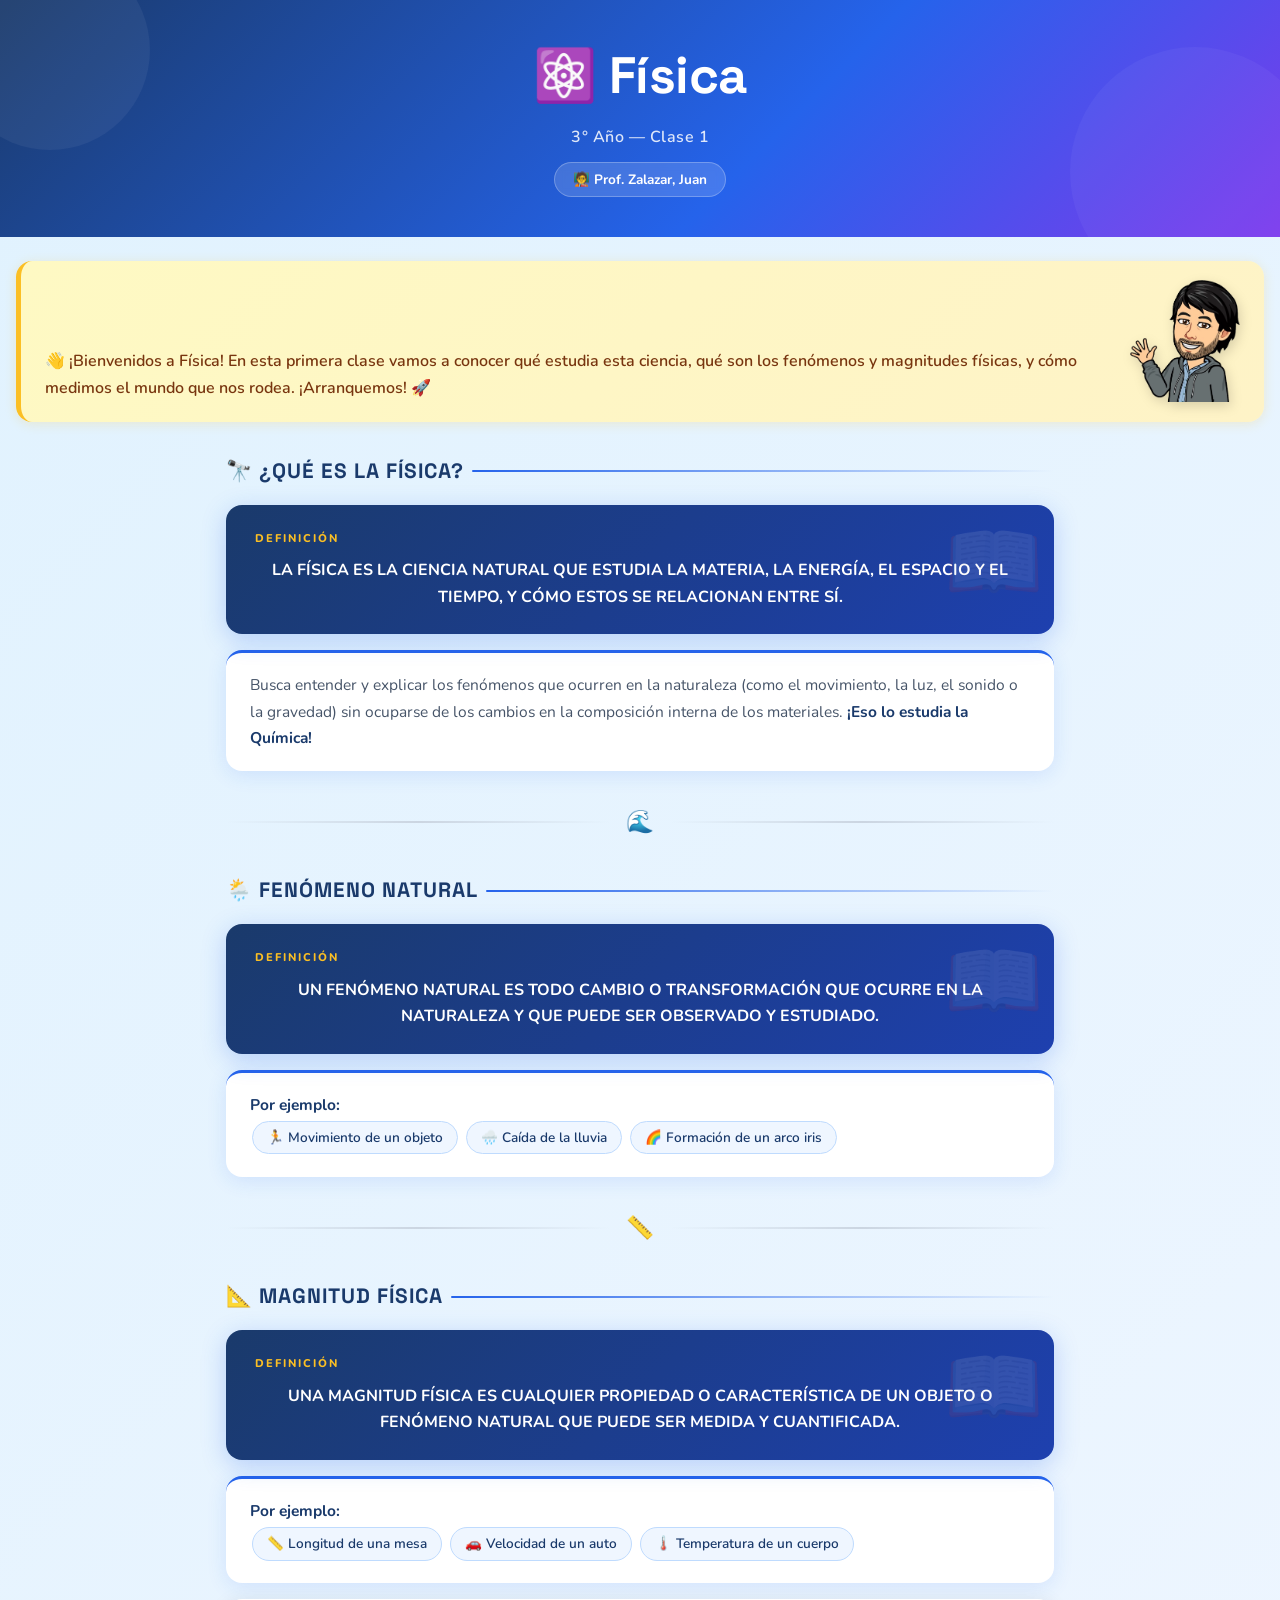
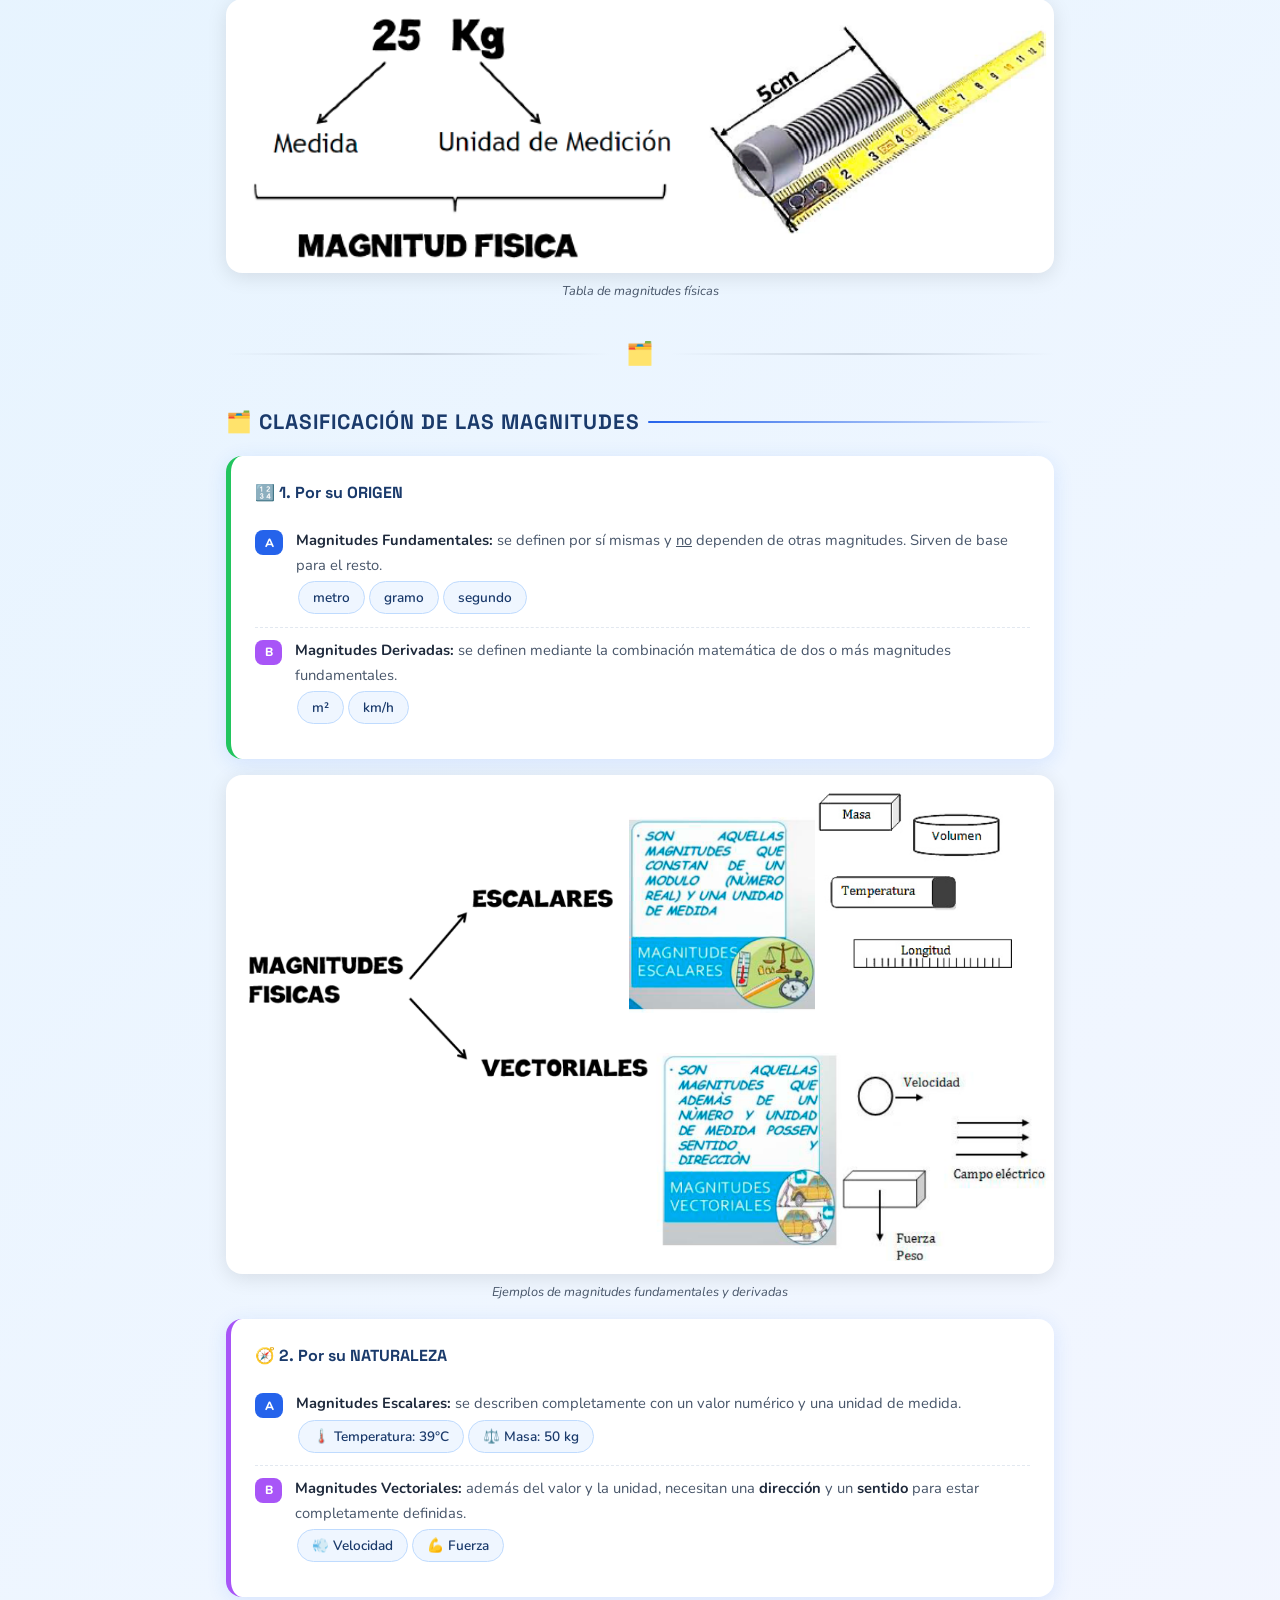
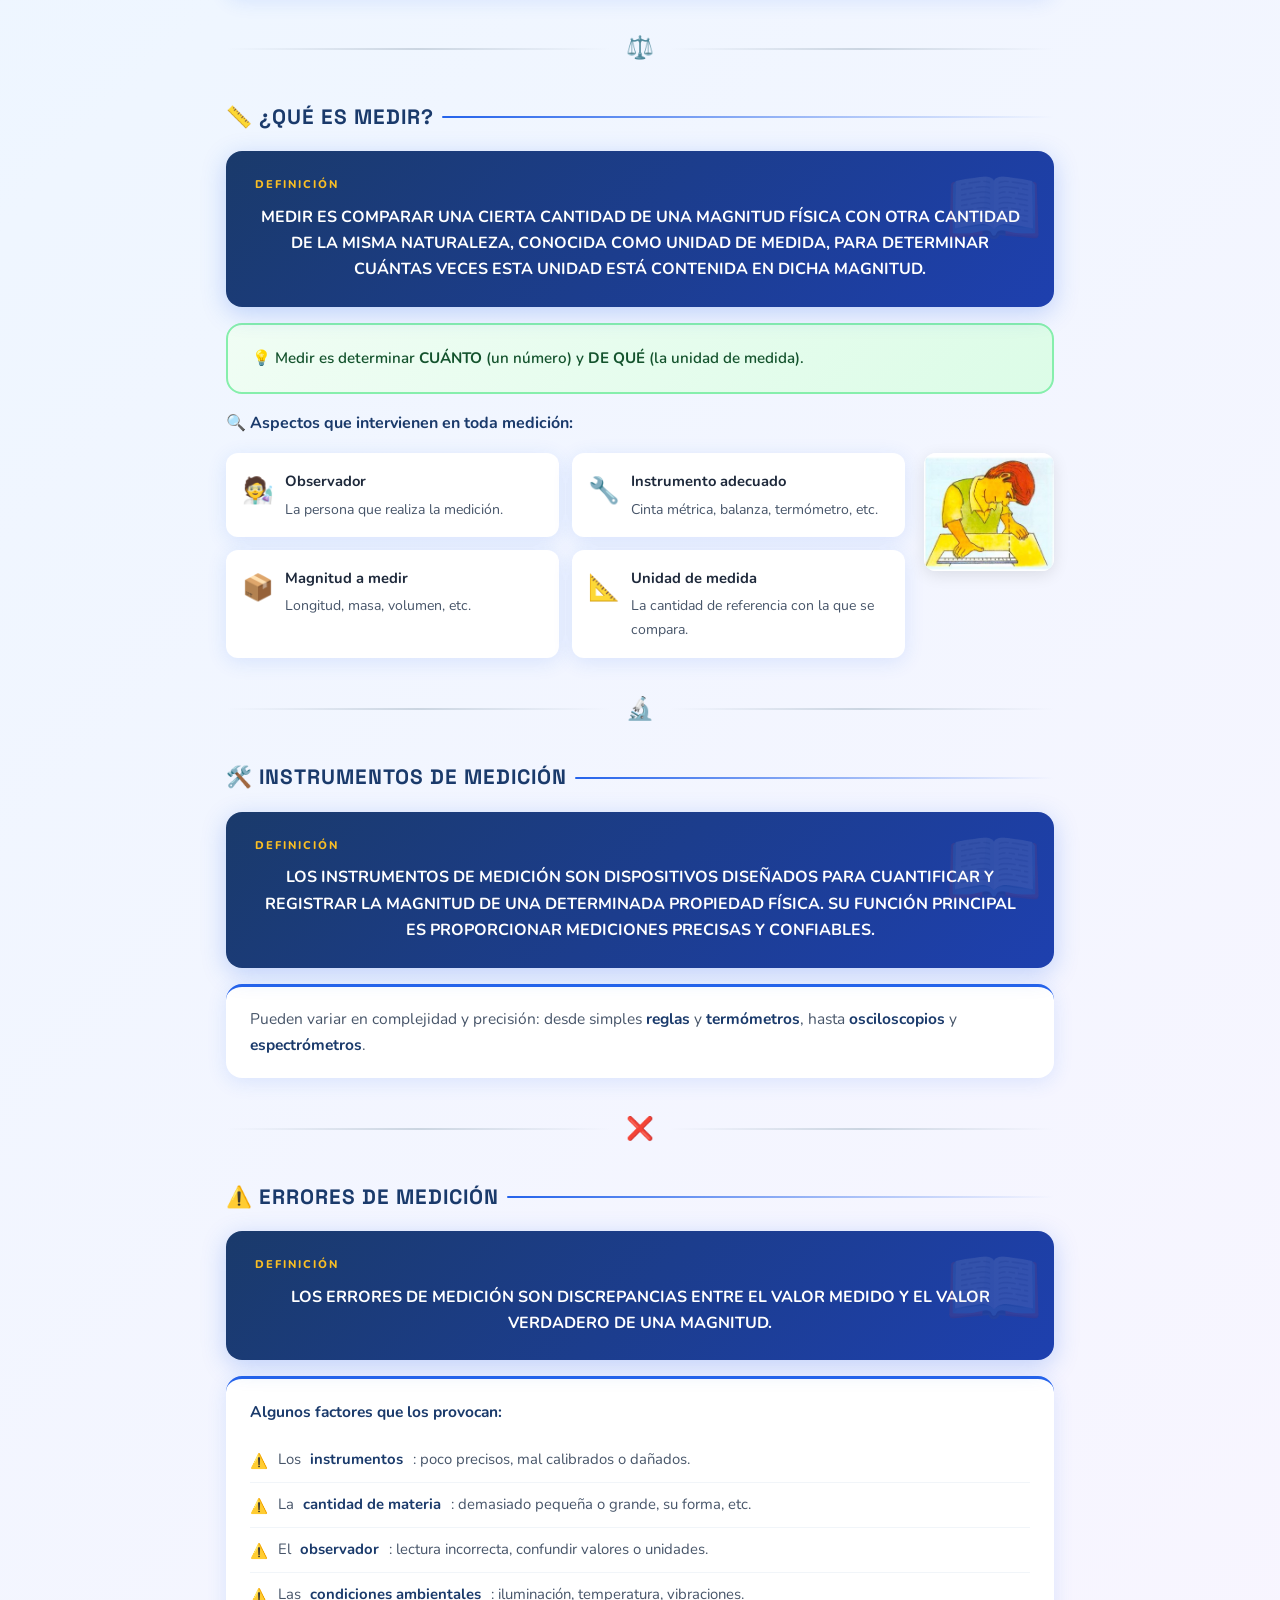
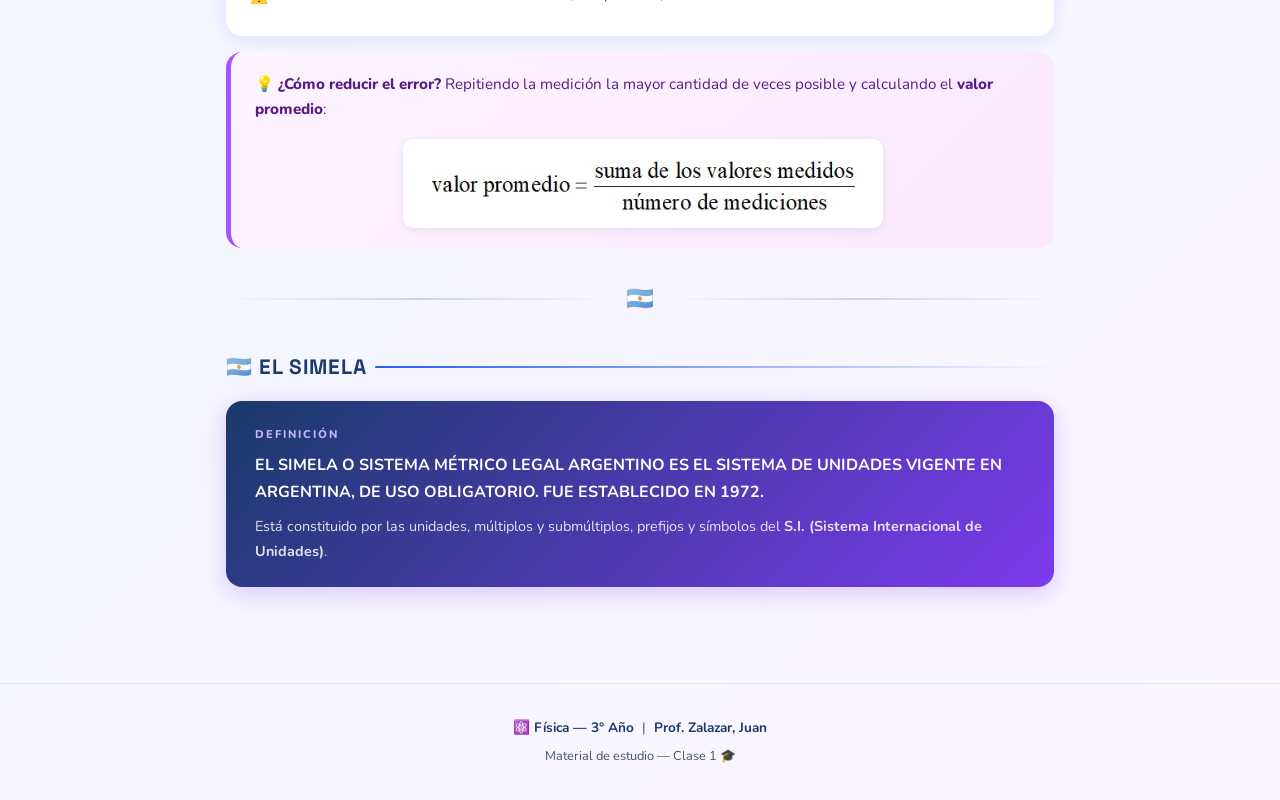
==== commit 8fcc0491: "definiciones - parrafos centrados" ====
--- a/index.html
+++ b/index.html
@@ -157,6 +157,7 @@
     font-weight: 700;
     line-height: 1.65;
     color: white;
+    text-align: center;
   }
   .explanation {
     background: white;
@@ -522,4 +523,4 @@
 </footer>
 
 </body>
-</html>+</html>
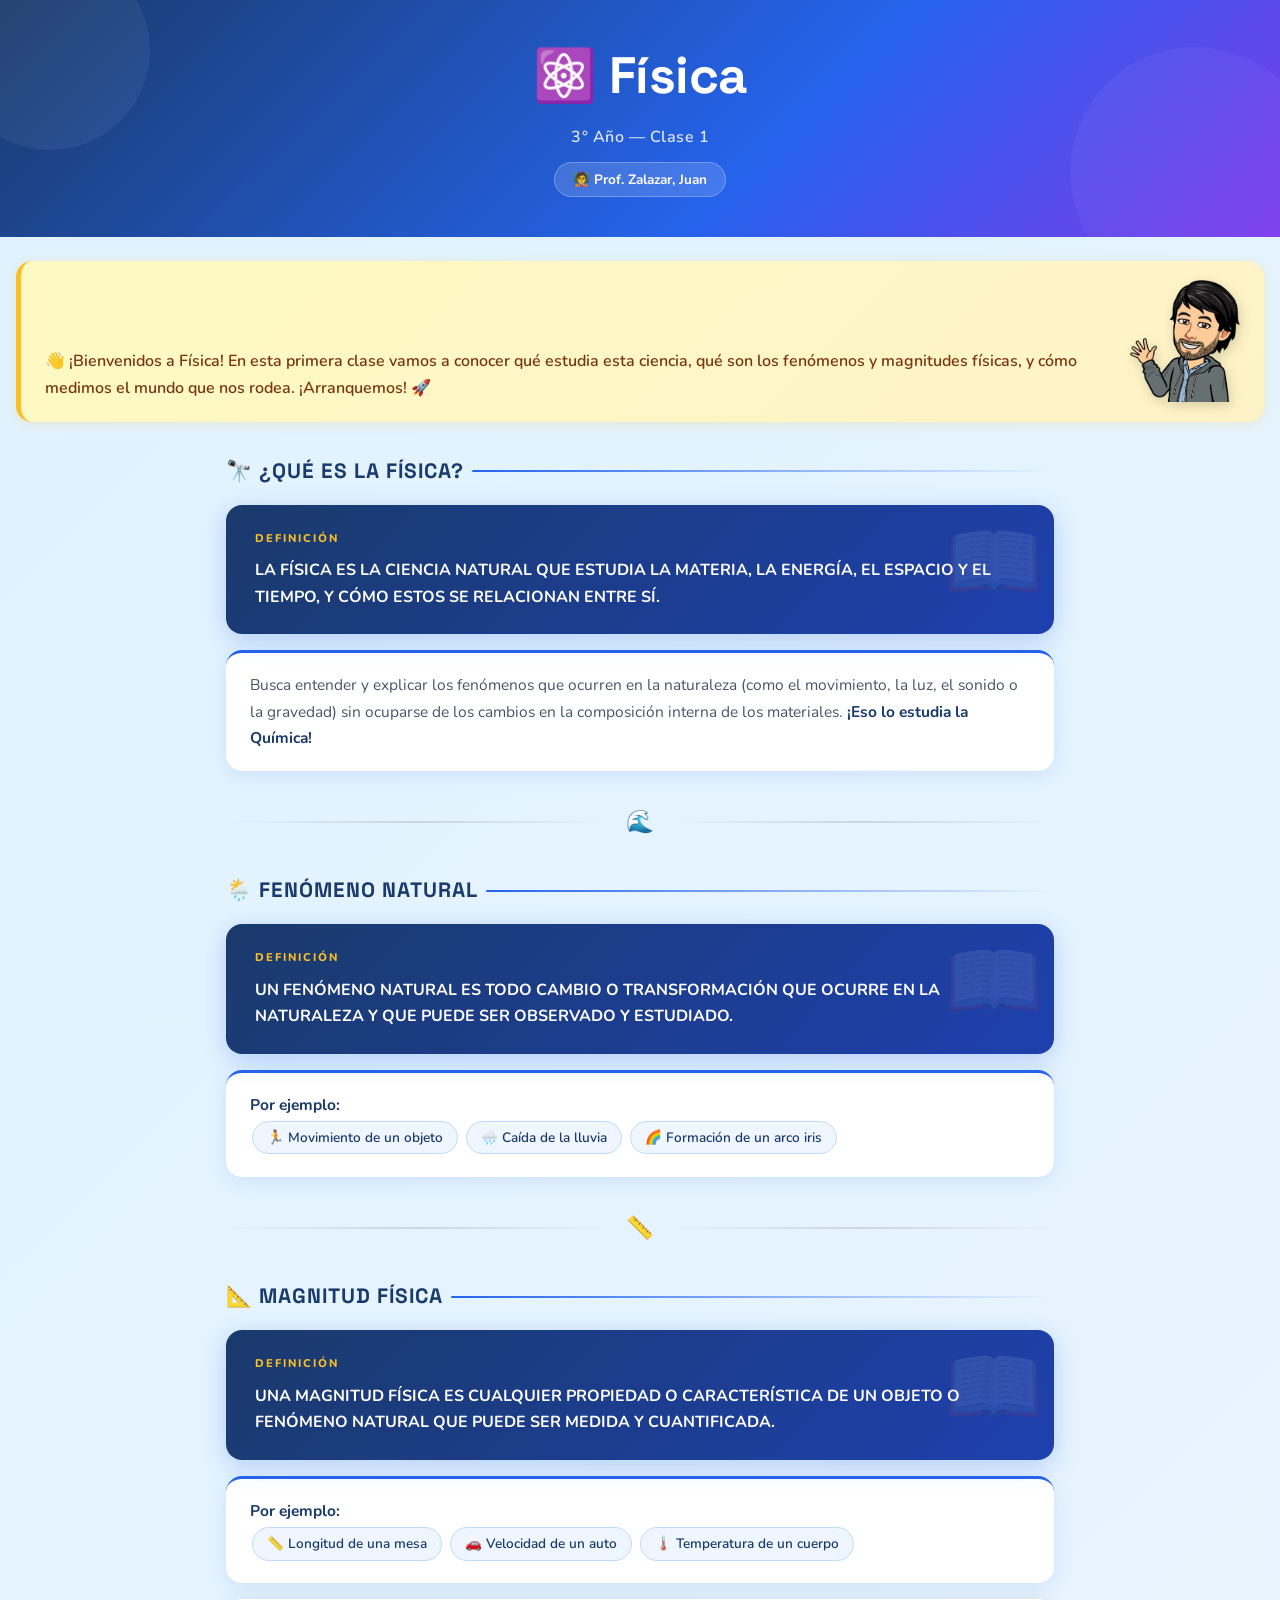
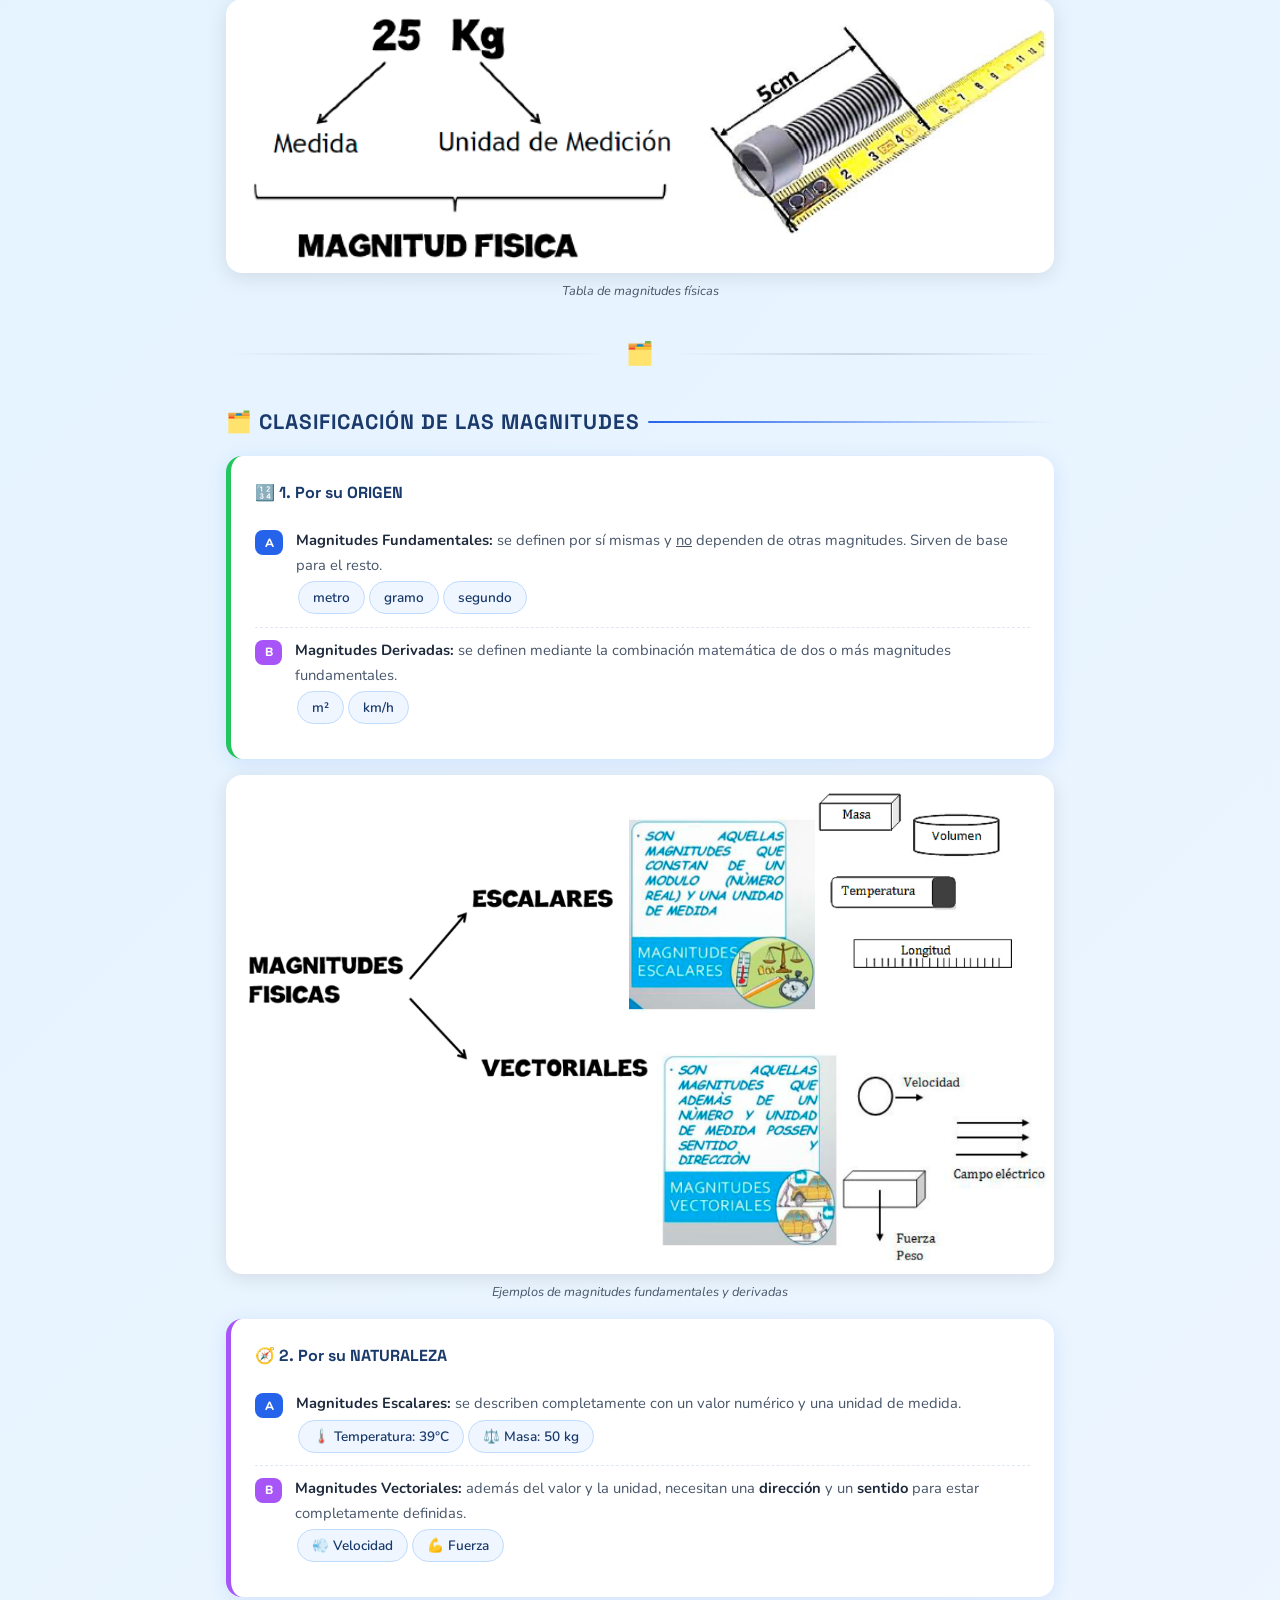
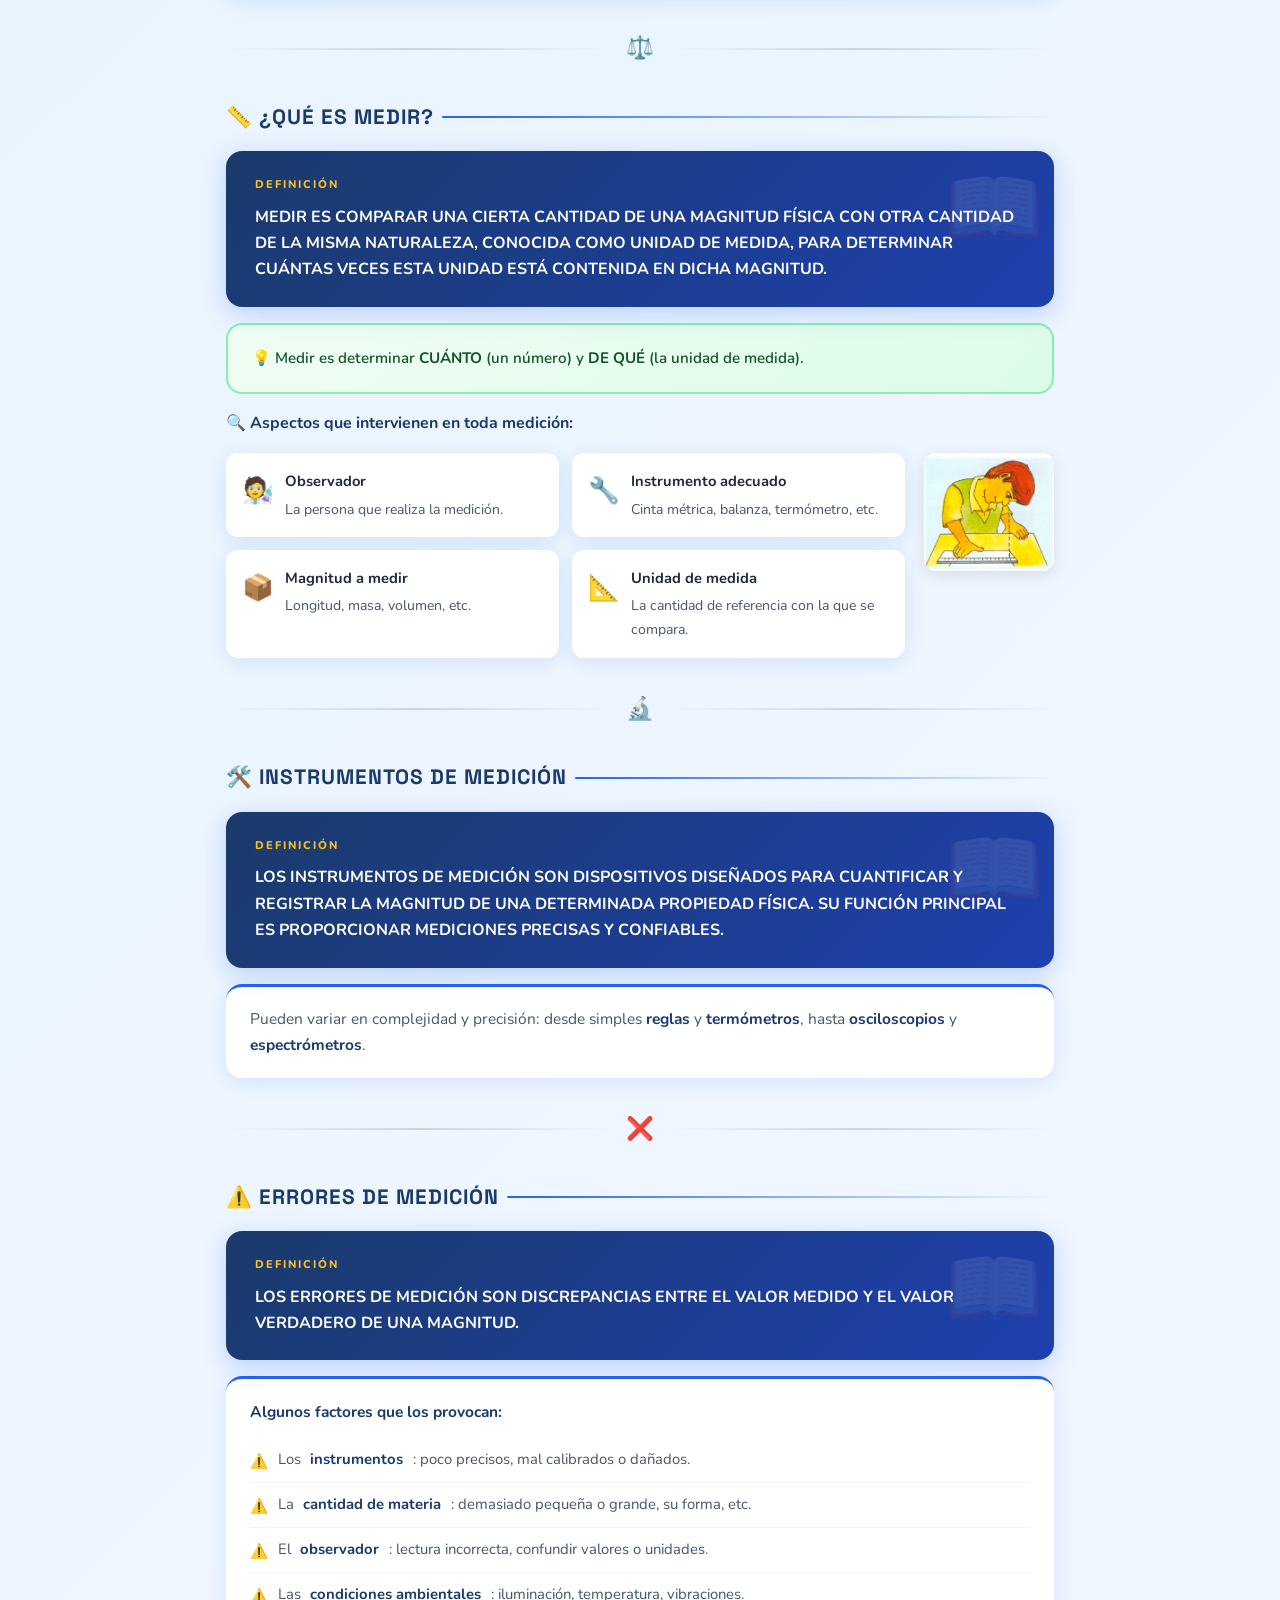
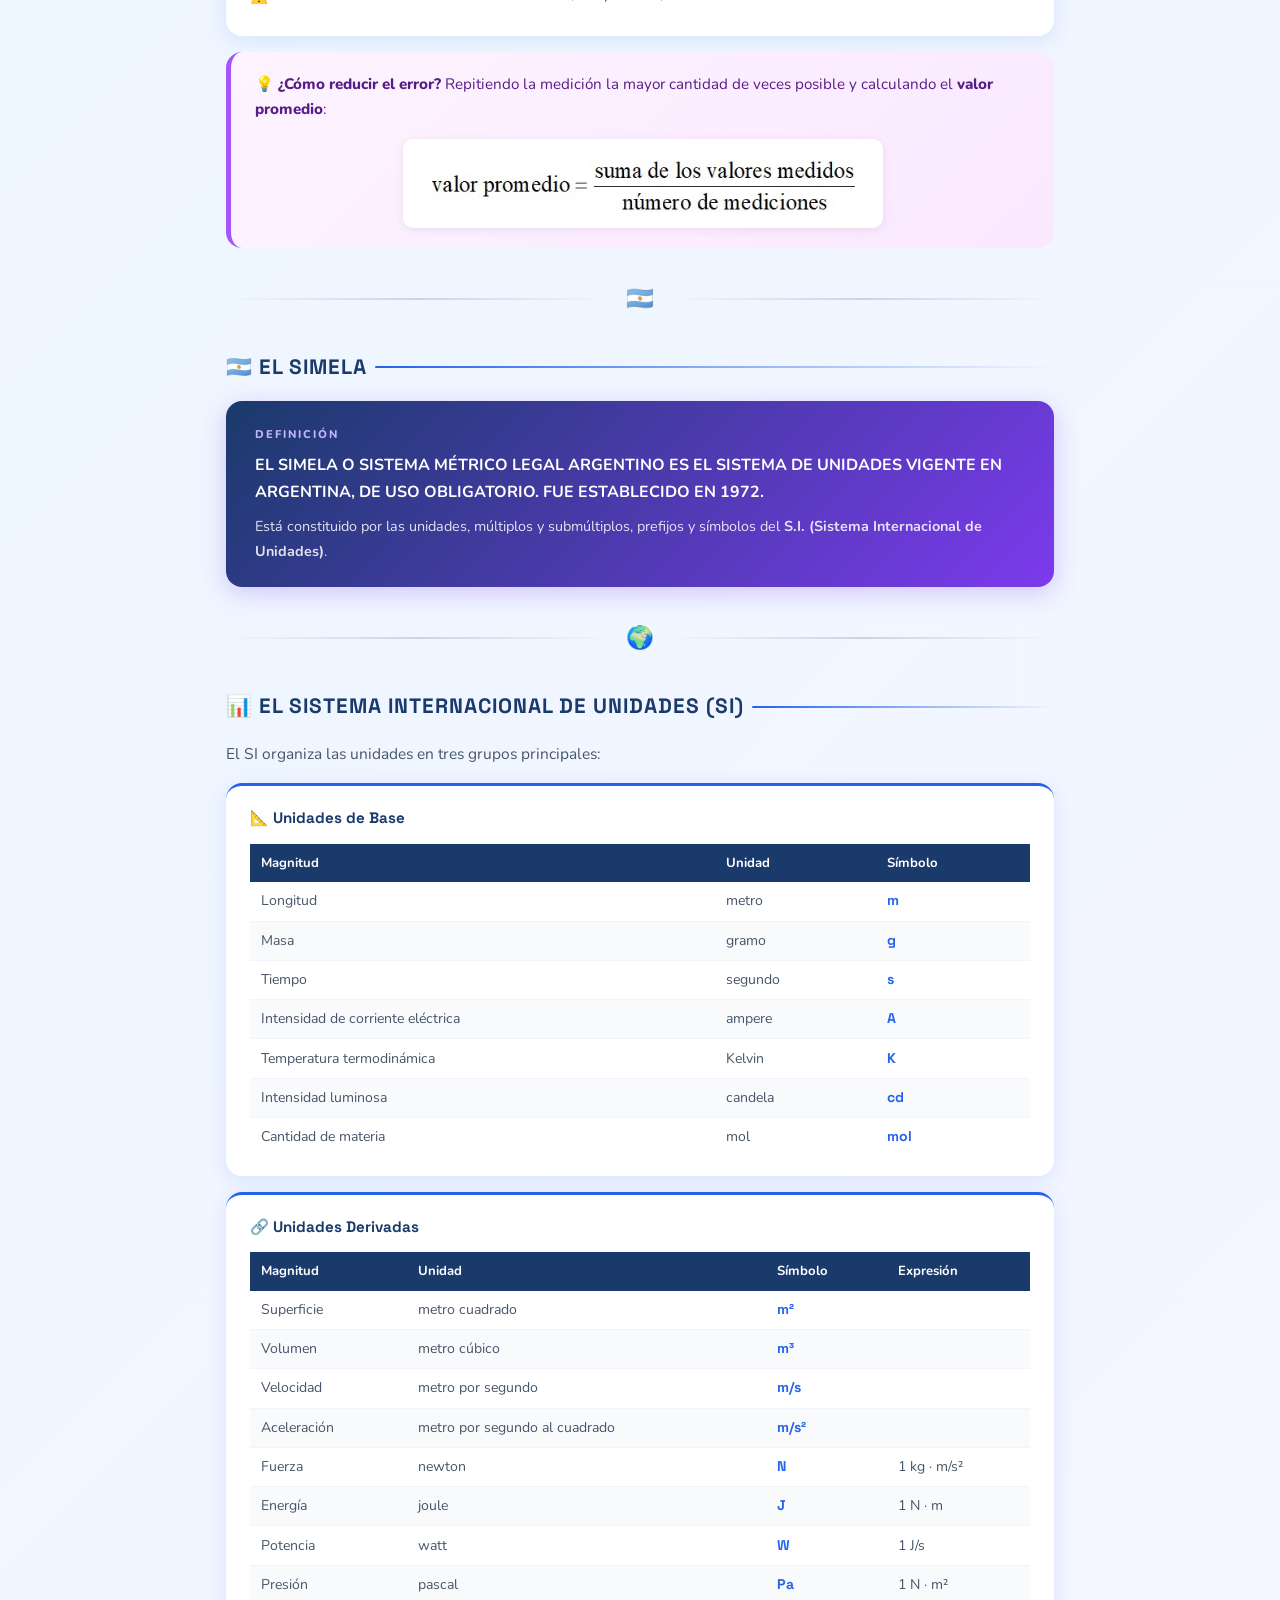
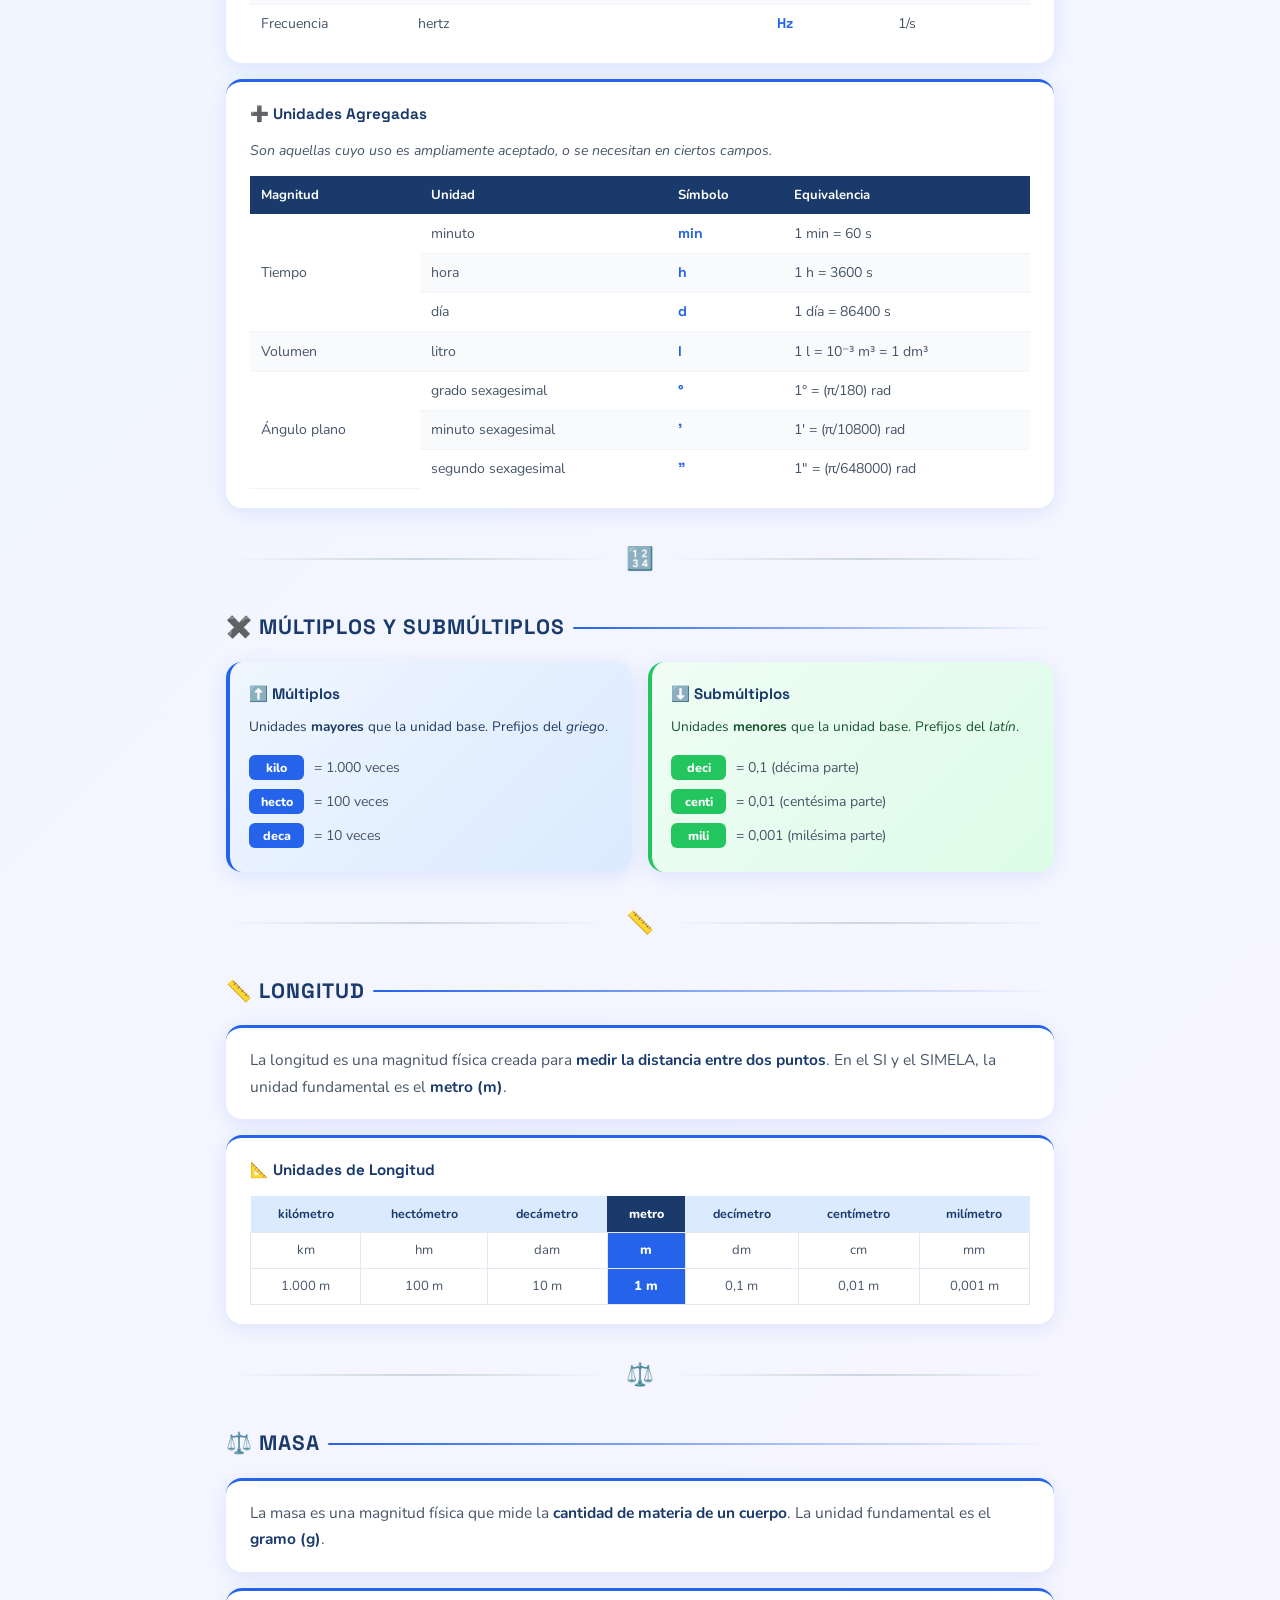
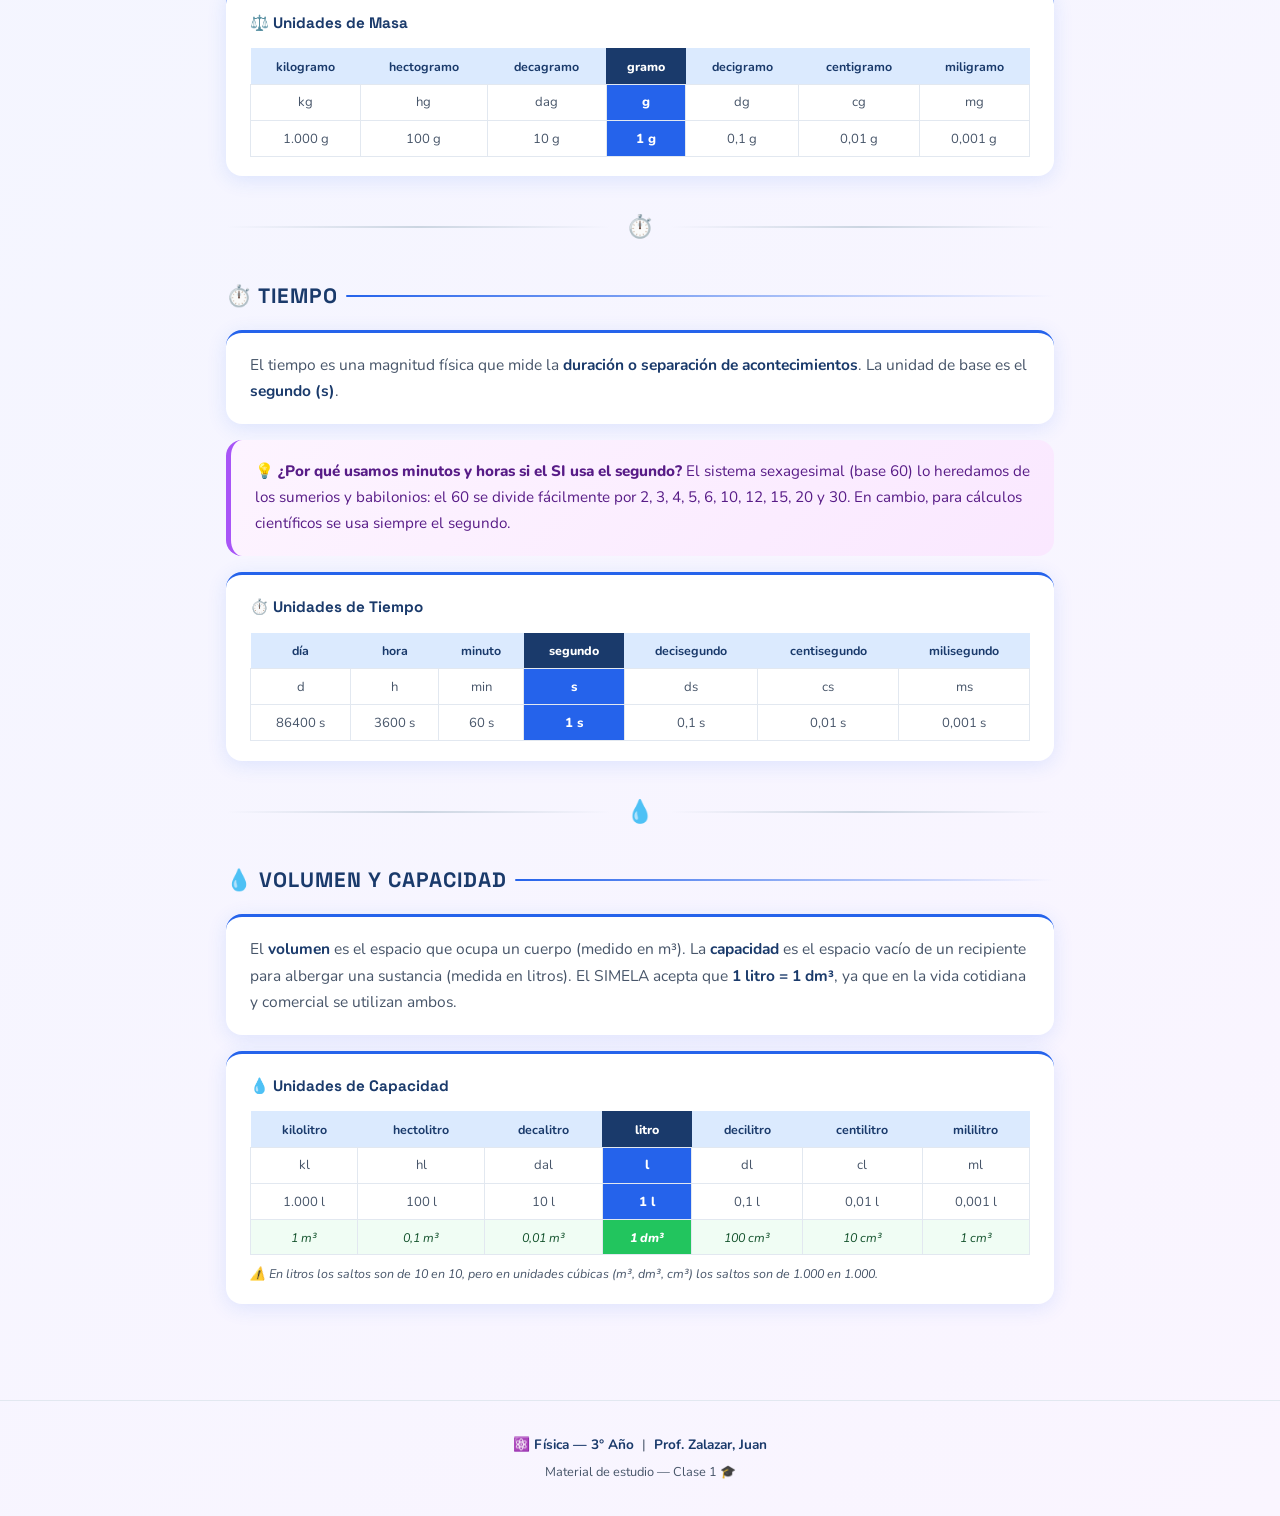
==== commit c38784d7: "agregado unidades de medida SIMELA y tablas" ====
--- a/index.html
+++ b/index.html
@@ -1,526 +1,1318 @@
 <!DOCTYPE html>
 <html lang="es">
+
 <head>
-<meta charset="UTF-8">
-<meta name="viewport" content="width=device-width, initial-scale=1.0">
-<title>Física - 3° Año | Prof. Zalazar, Juan</title>
-<link href="https://fonts.googleapis.com/css2?family=Nunito:wght@400;600;700;800;900&family=Space+Grotesk:wght@400;500;600;700&display=swap" rel="stylesheet">
-<style>
-  :root {
-    --blue-dark: #1a3a6b;
-    --blue-mid: #2563eb;
-    --blue-pale: #eff6ff;
-    --accent-yellow: #fbbf24;
-    --accent-green: #22c55e;
-    --accent-purple: #a855f7;
-    --text-dark: #1e293b;
-    --text-mid: #475569;
-    --shadow: 0 4px 20px rgba(37,99,235,0.12);
-    --radius: 16px;
-  }
-  * { box-sizing: border-box; margin: 0; padding: 0; }
-  body {
-    font-family: 'Nunito', sans-serif;
-    background: linear-gradient(135deg, #e0f2fe 0%, #eff6ff 50%, #faf5ff 100%);
-    min-height: 100vh;
-    color: var(--text-dark);
-    font-size: 16px;
-    line-height: 1.7;
-  }
-  header {
-    background: linear-gradient(135deg, var(--blue-dark) 0%, #2563eb 60%, #7c3aed 100%);
-    color: white;
-    padding: 2rem 1.5rem 2.5rem;
-    text-align: center;
-    position: relative;
-    overflow: hidden;
-  }
-  header::before {
-    content: '';
-    position: absolute;
-    top: -50px; left: -50px;
-    width: 200px; height: 200px;
-    background: rgba(255,255,255,0.05);
-    border-radius: 50%;
-  }
-  header::after {
-    content: '';
-    position: absolute;
-    bottom: -60px; right: -40px;
-    width: 250px; height: 250px;
-    background: rgba(255,255,255,0.04);
-    border-radius: 50%;
-  }
-  header h1 {
-    font-family: 'Space Grotesk', sans-serif;
-    font-size: clamp(2rem, 6vw, 3.2rem);
-    font-weight: 700;
-    letter-spacing: -0.5px;
-    margin-bottom: 0.3rem;
-  }
-  header .subtitle {
-    font-size: 1rem;
-    opacity: 0.85;
-    font-weight: 600;
-    letter-spacing: 0.5px;
-    margin-bottom: 0.7rem;
-  }
-  header .badge {
-    display: inline-block;
-    background: rgba(255,255,255,0.15);
-    border: 1px solid rgba(255,255,255,0.25);
-    border-radius: 50px;
-    padding: 0.3rem 1.1rem;
-    font-size: 0.85rem;
-    font-weight: 700;
-    backdrop-filter: blur(4px);
-  }
-  .welcome {
-    background: linear-gradient(135deg, #fef9c3, #fef3c7);
-    border-left: 5px solid var(--accent-yellow);
-    margin: 1.5rem 1rem;
-    padding: 1.2rem 1.5rem;
-    border-radius: var(--radius);
-    box-shadow: 0 2px 12px rgba(251,191,36,0.2);
-    display: flex;
-    align-items: flex-end;
-    gap: 1rem;
-  }
-  .welcome-text { flex: 1; }
-  .welcome-text p { font-size: 1rem; color: #78350f; font-weight: 600; }
-  .welcome-profe {
-    width: 110px;
-    flex-shrink: 0;
-    animation: float 3s ease-in-out infinite;
-    filter: drop-shadow(2px 4px 6px rgba(0,0,0,0.15));
-  }
-  @keyframes float {
-    0%,100% { transform: translateY(0); }
-    50% { transform: translateY(-8px); }
-  }
-  @media (max-width: 480px) {
-    .welcome { flex-direction: column; align-items: center; }
-    .welcome-profe { width: 90px; }
-  }
-  main {
-    max-width: 860px;
-    margin: 0 auto;
-    padding: 0 1rem 3rem;
-  }
-  .section-title {
-    font-family: 'Space Grotesk', sans-serif;
-    font-size: 1.3rem;
-    font-weight: 700;
-    color: var(--blue-dark);
-    text-transform: uppercase;
-    letter-spacing: 1px;
-    margin: 2rem 0 1rem;
-    display: flex;
-    align-items: center;
-    gap: 0.5rem;
-  }
-  .section-title::after {
-    content: '';
-    flex: 1;
-    height: 2px;
-    background: linear-gradient(to right, var(--blue-mid), transparent);
-    border-radius: 2px;
-  }
-  .definition-box {
-    background: linear-gradient(135deg, var(--blue-dark) 0%, #1e40af 100%);
-    color: white;
-    border-radius: var(--radius);
-    padding: 1.5rem 1.8rem;
-    margin: 1rem 0;
-    box-shadow: 0 6px 24px rgba(37,99,235,0.25);
-    position: relative;
-    overflow: hidden;
-  }
-  .definition-box::before {
-    content: '📖';
-    position: absolute;
-    top: -10px; right: 10px;
-    font-size: 5rem;
-    opacity: 0.1;
-  }
-  .definition-box .def-label {
-    font-size: 0.7rem;
-    font-weight: 800;
-    text-transform: uppercase;
-    letter-spacing: 2px;
-    color: var(--accent-yellow);
-    margin-bottom: 0.6rem;
-    display: block;
-  }
-  .definition-box p {
-    font-size: 1rem;
-    font-weight: 700;
-    line-height: 1.65;
-    color: white;
-    text-align: center;
-  }
-  .explanation {
-    background: white;
-    border-radius: var(--radius);
-    padding: 1.2rem 1.5rem;
-    margin: 0.8rem 0;
-    box-shadow: var(--shadow);
-    border-top: 3px solid var(--blue-mid);
-    font-size: 0.97rem;
-    color: var(--text-mid);
-  }
-  .explanation strong { color: var(--blue-dark); }
-  .topic-divider {
-    display: flex;
-    align-items: center;
-    margin: 2rem 0;
-    gap: 1rem;
-  }
-  .topic-divider::before,
-  .topic-divider::after {
-    content: '';
-    flex: 1;
-    height: 2px;
-    background: linear-gradient(to right, transparent, #cbd5e1, transparent);
-    border-radius: 2px;
-  }
-  .topic-divider span { font-size: 1.4rem; }
-  .example-chip {
-    display: inline-block;
-    background: var(--blue-pale);
-    color: var(--blue-dark);
-    border: 1.5px solid #bfdbfe;
-    border-radius: 50px;
-    padding: 0.25rem 0.85rem;
-    font-size: 0.85rem;
-    font-weight: 600;
-    margin: 0.2rem 0.15rem;
-  }
-  .classif-card {
-    background: white;
-    border-radius: var(--radius);
-    padding: 1.4rem 1.5rem;
-    margin: 1rem 0;
-    box-shadow: var(--shadow);
-    border-left: 5px solid var(--accent-green);
-  }
-  .classif-card.purple { border-left-color: var(--accent-purple); }
-  .classif-card h3 {
-    font-family: 'Space Grotesk', sans-serif;
-    font-size: 1rem;
-    font-weight: 700;
-    color: var(--blue-dark);
-    margin-bottom: 0.8rem;
-    display: flex;
-    align-items: center;
-    gap: 0.4rem;
-  }
-  .classif-item {
-    display: flex;
-    gap: 0.8rem;
-    padding: 0.6rem 0;
-    border-bottom: 1px dashed #e2e8f0;
-  }
-  .classif-item:last-child { border-bottom: none; }
-  .classif-item .ci-tag {
-    background: var(--blue-mid);
-    color: white;
-    border-radius: 8px;
-    padding: 0.15rem 0.6rem;
-    font-size: 0.75rem;
-    font-weight: 800;
-    white-space: nowrap;
-    align-self: flex-start;
-    margin-top: 2px;
-  }
-  .classif-item.b .ci-tag { background: var(--accent-purple); }
-  .classif-item p { font-size: 0.92rem; color: var(--text-mid); }
-  .classif-item p strong { color: var(--text-dark); }
-  .content-image {
-    width: 100%;
-    border-radius: var(--radius);
-    box-shadow: 0 4px 20px rgba(0,0,0,0.1);
-    margin: 1rem 0;
-    display: block;
-    background: white;
-  }
-  .image-caption {
-    text-align: center;
-    font-size: 0.8rem;
-    color: var(--text-mid);
-    margin-top: -0.5rem;
-    margin-bottom: 1rem;
-    font-style: italic;
-  }
-  .measure-box {
-    background: linear-gradient(135deg, #f0fdf4, #dcfce7);
-    border: 2px solid #86efac;
-    border-radius: var(--radius);
-    padding: 1.3rem 1.5rem;
-    margin: 1rem 0;
-  }
-  .measure-box p { font-size: 0.95rem; color: #14532d; font-weight: 600; }
-  .aspects-wrapper {
-    display: flex;
-    gap: 1.2rem;
-    align-items: flex-start;
-    margin: 1rem 0;
-  }
-  .aspects-list {
-    display: grid;
-    grid-template-columns: 1fr 1fr;
-    gap: 0.8rem;
-    flex: 1;
-  }
-  @media (max-width: 600px) {
-    .aspects-wrapper { flex-direction: column; }
-    .aspects-list { grid-template-columns: 1fr; }
-    .observer-img { width: 100% !important; max-width: 180px; margin: 0 auto; }
-  }
-  .observer-img {
-    width: 130px;
-    flex-shrink: 0;
-    border-radius: 12px;
-    box-shadow: 0 4px 16px rgba(0,0,0,0.1);
-    object-fit: contain;
-    background: white;
-  }
-  .aspect-item {
-    background: white;
-    border-radius: 12px;
-    padding: 1rem;
-    box-shadow: var(--shadow);
-    display: flex;
-    align-items: flex-start;
-    gap: 0.7rem;
-  }
-  .aspect-item .ai-icon { font-size: 1.6rem; flex-shrink: 0; }
-  .aspect-item p { font-size: 0.88rem; color: var(--text-mid); }
-  .aspect-item strong { color: var(--text-dark); display: block; font-size: 0.92rem; margin-bottom: 0.2rem; }
-  .error-list { margin: 0.8rem 0 0 0; padding: 0; list-style: none; }
-  .error-list li {
-    display: flex;
-    align-items: flex-start;
-    gap: 0.6rem;
-    padding: 0.55rem 0;
-    border-bottom: 1px solid #f1f5f9;
-    font-size: 0.93rem;
-    color: var(--text-mid);
-  }
-  .error-list li:last-child { border-bottom: none; }
-  .error-list li::before { content: '⚠️'; font-size: 0.9rem; margin-top: 2px; flex-shrink: 0; }
-  .tip-box {
-    background: linear-gradient(135deg, #fdf4ff, #fae8ff);
-    border-left: 5px solid var(--accent-purple);
-    border-radius: var(--radius);
-    padding: 1.2rem 1.5rem;
-    margin: 1rem 0;
-    font-size: 0.95rem;
-    color: #581c87;
-  }
-  .tip-box strong { font-weight: 800; }
-  .formula-img {
-    display: block;
-    max-width: 480px;
-    width: 100%;
-    margin: 1rem auto 0;
-    border-radius: 10px;
-    background: white;
-    padding: 0.5rem 1rem;
-    box-shadow: 0 2px 10px rgba(0,0,0,0.08);
-  }
-  .simela-box {
-    background: linear-gradient(135deg, var(--blue-dark), #7c3aed);
-    color: white;
-    border-radius: var(--radius);
-    padding: 1.5rem 1.8rem;
-    margin: 1rem 0;
-    box-shadow: 0 6px 24px rgba(124,58,237,0.25);
-  }
-  .simela-box .def-label { color: #c4b5fd; font-size: 0.7rem; font-weight: 800; letter-spacing: 2px; text-transform: uppercase; display: block; margin-bottom: 0.5rem; }
-  .simela-box p { font-weight: 700; font-size: 1rem; }
-  .simela-box .simela-note { font-weight: 400; font-size: 0.9rem; margin-top: 0.5rem; opacity: 0.85; }
-  footer {
-    text-align: center;
-    padding: 2rem 1rem;
-    color: var(--text-mid);
-    font-size: 0.85rem;
-    border-top: 1px solid #e2e8f0;
-    margin-top: 2rem;
-  }
-  footer strong { color: var(--blue-dark); }
-</style>
+    <meta charset="UTF-8">
+    <meta name="viewport" content="width=device-width, initial-scale=1.0">
+    <title>Física - 3° Año | Prof. Zalazar, Juan</title>
+    <link
+        href="https://fonts.googleapis.com/css2?family=Nunito:wght@400;600;700;800;900&family=Space+Grotesk:wght@400;500;600;700&display=swap"
+        rel="stylesheet">
+    <style>
+        :root {
+            --blue-dark: #1a3a6b;
+            --blue-mid: #2563eb;
+            --blue-pale: #eff6ff;
+            --accent-yellow: #fbbf24;
+            --accent-green: #22c55e;
+            --accent-purple: #a855f7;
+            --text-dark: #1e293b;
+            --text-mid: #475569;
+            --shadow: 0 4px 20px rgba(37, 99, 235, 0.12);
+            --radius: 16px;
+        }
+
+        * {
+            box-sizing: border-box;
+            margin: 0;
+            padding: 0;
+        }
+
+        body {
+            font-family: 'Nunito', sans-serif;
+            background: linear-gradient(135deg, #e0f2fe 0%, #eff6ff 50%, #faf5ff 100%);
+            min-height: 100vh;
+            color: var(--text-dark);
+            font-size: 16px;
+            line-height: 1.7;
+        }
+
+        header {
+            background: linear-gradient(135deg, var(--blue-dark) 0%, #2563eb 60%, #7c3aed 100%);
+            color: white;
+            padding: 2rem 1.5rem 2.5rem;
+            text-align: center;
+            position: relative;
+            overflow: hidden;
+        }
+
+        header::before {
+            content: '';
+            position: absolute;
+            top: -50px;
+            left: -50px;
+            width: 200px;
+            height: 200px;
+            background: rgba(255, 255, 255, 0.05);
+            border-radius: 50%;
+        }
+
+        header::after {
+            content: '';
+            position: absolute;
+            bottom: -60px;
+            right: -40px;
+            width: 250px;
+            height: 250px;
+            background: rgba(255, 255, 255, 0.04);
+            border-radius: 50%;
+        }
+
+        header h1 {
+            font-family: 'Space Grotesk', sans-serif;
+            font-size: clamp(2rem, 6vw, 3.2rem);
+            font-weight: 700;
+            letter-spacing: -0.5px;
+            margin-bottom: 0.3rem;
+        }
+
+        header .subtitle {
+            font-size: 1rem;
+            opacity: 0.85;
+            font-weight: 600;
+            letter-spacing: 0.5px;
+            margin-bottom: 0.7rem;
+        }
+
+        header .badge {
+            display: inline-block;
+            background: rgba(255, 255, 255, 0.15);
+            border: 1px solid rgba(255, 255, 255, 0.25);
+            border-radius: 50px;
+            padding: 0.3rem 1.1rem;
+            font-size: 0.85rem;
+            font-weight: 700;
+            backdrop-filter: blur(4px);
+        }
+
+        .welcome {
+            background: linear-gradient(135deg, #fef9c3, #fef3c7);
+            border-left: 5px solid var(--accent-yellow);
+            margin: 1.5rem 1rem;
+            padding: 1.2rem 1.5rem;
+            border-radius: var(--radius);
+            box-shadow: 0 2px 12px rgba(251, 191, 36, 0.2);
+            display: flex;
+            align-items: flex-end;
+            gap: 1rem;
+        }
+
+        .welcome-text {
+            flex: 1;
+        }
+
+        .welcome-text p {
+            font-size: 1rem;
+            color: #78350f;
+            font-weight: 600;
+        }
+
+        .welcome-profe {
+            width: 110px;
+            flex-shrink: 0;
+            animation: float 3s ease-in-out infinite;
+            filter: drop-shadow(2px 4px 6px rgba(0, 0, 0, 0.15));
+        }
+
+        @keyframes float {
+
+            0%,
+            100% {
+                transform: translateY(0);
+            }
+
+            50% {
+                transform: translateY(-8px);
+            }
+        }
+
+        @media (max-width: 480px) {
+            .welcome {
+                flex-direction: column;
+                align-items: center;
+            }
+
+            .welcome-profe {
+                width: 90px;
+            }
+        }
+
+        main {
+            max-width: 860px;
+            margin: 0 auto;
+            padding: 0 1rem 3rem;
+        }
+
+        .section-title {
+            font-family: 'Space Grotesk', sans-serif;
+            font-size: 1.3rem;
+            font-weight: 700;
+            color: var(--blue-dark);
+            text-transform: uppercase;
+            letter-spacing: 1px;
+            margin: 2rem 0 1rem;
+            display: flex;
+            align-items: center;
+            gap: 0.5rem;
+        }
+
+        .section-title::after {
+            content: '';
+            flex: 1;
+            height: 2px;
+            background: linear-gradient(to right, var(--blue-mid), transparent);
+            border-radius: 2px;
+        }
+
+        .definition-box {
+            background: linear-gradient(135deg, var(--blue-dark) 0%, #1e40af 100%);
+            color: white;
+            border-radius: var(--radius);
+            padding: 1.5rem 1.8rem;
+            margin: 1rem 0;
+            box-shadow: 0 6px 24px rgba(37, 99, 235, 0.25);
+            position: relative;
+            overflow: hidden;
+        }
+
+        .definition-box::before {
+            content: '📖';
+            position: absolute;
+            top: -10px;
+            right: 10px;
+            font-size: 5rem;
+            opacity: 0.1;
+        }
+
+        .definition-box .def-label {
+            font-size: 0.7rem;
+            font-weight: 800;
+            text-transform: uppercase;
+            letter-spacing: 2px;
+            color: var(--accent-yellow);
+            margin-bottom: 0.6rem;
+            display: block;
+        }
+
+        .definition-box p {
+            font-size: 1rem;
+            font-weight: 700;
+            line-height: 1.65;
+            color: white;
+        }
+
+        .explanation {
+            background: white;
+            border-radius: var(--radius);
+            padding: 1.2rem 1.5rem;
+            margin: 0.8rem 0;
+            box-shadow: var(--shadow);
+            border-top: 3px solid var(--blue-mid);
+            font-size: 0.97rem;
+            color: var(--text-mid);
+        }
+
+        .explanation strong {
+            color: var(--blue-dark);
+        }
+
+        .topic-divider {
+            display: flex;
+            align-items: center;
+            margin: 2rem 0;
+            gap: 1rem;
+        }
+
+        .topic-divider::before,
+        .topic-divider::after {
+            content: '';
+            flex: 1;
+            height: 2px;
+            background: linear-gradient(to right, transparent, #cbd5e1, transparent);
+            border-radius: 2px;
+        }
+
+        .topic-divider span {
+            font-size: 1.4rem;
+        }
+
+        .example-chip {
+            display: inline-block;
+            background: var(--blue-pale);
+            color: var(--blue-dark);
+            border: 1.5px solid #bfdbfe;
+            border-radius: 50px;
+            padding: 0.25rem 0.85rem;
+            font-size: 0.85rem;
+            font-weight: 600;
+            margin: 0.2rem 0.15rem;
+        }
+
+        .classif-card {
+            background: white;
+            border-radius: var(--radius);
+            padding: 1.4rem 1.5rem;
+            margin: 1rem 0;
+            box-shadow: var(--shadow);
+            border-left: 5px solid var(--accent-green);
+        }
+
+        .classif-card.purple {
+            border-left-color: var(--accent-purple);
+        }
+
+        .classif-card h3 {
+            font-family: 'Space Grotesk', sans-serif;
+            font-size: 1rem;
+            font-weight: 700;
+            color: var(--blue-dark);
+            margin-bottom: 0.8rem;
+            display: flex;
+            align-items: center;
+            gap: 0.4rem;
+        }
+
+        .classif-item {
+            display: flex;
+            gap: 0.8rem;
+            padding: 0.6rem 0;
+            border-bottom: 1px dashed #e2e8f0;
+        }
+
+        .classif-item:last-child {
+            border-bottom: none;
+        }
+
+        .classif-item .ci-tag {
+            background: var(--blue-mid);
+            color: white;
+            border-radius: 8px;
+            padding: 0.15rem 0.6rem;
+            font-size: 0.75rem;
+            font-weight: 800;
+            white-space: nowrap;
+            align-self: flex-start;
+            margin-top: 2px;
+        }
+
+        .classif-item.b .ci-tag {
+            background: var(--accent-purple);
+        }
+
+        .classif-item p {
+            font-size: 0.92rem;
+            color: var(--text-mid);
+        }
+
+        .classif-item p strong {
+            color: var(--text-dark);
+        }
+
+        .content-image {
+            width: 100%;
+            border-radius: var(--radius);
+            box-shadow: 0 4px 20px rgba(0, 0, 0, 0.1);
+            margin: 1rem 0;
+            display: block;
+            background: white;
+        }
+
+        .image-caption {
+            text-align: center;
+            font-size: 0.8rem;
+            color: var(--text-mid);
+            margin-top: -0.5rem;
+            margin-bottom: 1rem;
+            font-style: italic;
+        }
+
+        .measure-box {
+            background: linear-gradient(135deg, #f0fdf4, #dcfce7);
+            border: 2px solid #86efac;
+            border-radius: var(--radius);
+            padding: 1.3rem 1.5rem;
+            margin: 1rem 0;
+        }
+
+        .measure-box p {
+            font-size: 0.95rem;
+            color: #14532d;
+            font-weight: 600;
+        }
+
+        .aspects-wrapper {
+            display: flex;
+            gap: 1.2rem;
+            align-items: flex-start;
+            margin: 1rem 0;
+        }
+
+        .aspects-list {
+            display: grid;
+            grid-template-columns: 1fr 1fr;
+            gap: 0.8rem;
+            flex: 1;
+        }
+
+        @media (max-width: 600px) {
+            .aspects-wrapper {
+                flex-direction: column;
+            }
+
+            .aspects-list {
+                grid-template-columns: 1fr;
+            }
+
+            .observer-img {
+                width: 100% !important;
+                max-width: 180px;
+                margin: 0 auto;
+            }
+        }
+
+        .observer-img {
+            width: 130px;
+            flex-shrink: 0;
+            border-radius: 12px;
+            box-shadow: 0 4px 16px rgba(0, 0, 0, 0.1);
+            object-fit: contain;
+            background: white;
+        }
+
+        .aspect-item {
+            background: white;
+            border-radius: 12px;
+            padding: 1rem;
+            box-shadow: var(--shadow);
+            display: flex;
+            align-items: flex-start;
+            gap: 0.7rem;
+        }
+
+        .aspect-item .ai-icon {
+            font-size: 1.6rem;
+            flex-shrink: 0;
+        }
+
+        .aspect-item p {
+            font-size: 0.88rem;
+            color: var(--text-mid);
+        }
+
+        .aspect-item strong {
+            color: var(--text-dark);
+            display: block;
+            font-size: 0.92rem;
+            margin-bottom: 0.2rem;
+        }
+
+        .error-list {
+            margin: 0.8rem 0 0 0;
+            padding: 0;
+            list-style: none;
+        }
+
+        .error-list li {
+            display: flex;
+            align-items: flex-start;
+            gap: 0.6rem;
+            padding: 0.55rem 0;
+            border-bottom: 1px solid #f1f5f9;
+            font-size: 0.93rem;
+            color: var(--text-mid);
+        }
+
+        .error-list li:last-child {
+            border-bottom: none;
+        }
+
+        .error-list li::before {
+            content: '⚠️';
+            font-size: 0.9rem;
+            margin-top: 2px;
+            flex-shrink: 0;
+        }
+
+        .tip-box {
+            background: linear-gradient(135deg, #fdf4ff, #fae8ff);
+            border-left: 5px solid var(--accent-purple);
+            border-radius: var(--radius);
+            padding: 1.2rem 1.5rem;
+            margin: 1rem 0;
+            font-size: 0.95rem;
+            color: #581c87;
+        }
+
+        .tip-box strong {
+            font-weight: 800;
+        }
+
+        .formula-img {
+            display: block;
+            max-width: 480px;
+            width: 100%;
+            margin: 1rem auto 0;
+            border-radius: 10px;
+            background: white;
+            padding: 0.5rem 1rem;
+            box-shadow: 0 2px 10px rgba(0, 0, 0, 0.08);
+        }
+
+        .simela-box {
+            background: linear-gradient(135deg, var(--blue-dark), #7c3aed);
+            color: white;
+            border-radius: var(--radius);
+            padding: 1.5rem 1.8rem;
+            margin: 1rem 0;
+            box-shadow: 0 6px 24px rgba(124, 58, 237, 0.25);
+        }
+
+        .simela-box .def-label {
+            color: #c4b5fd;
+            font-size: 0.7rem;
+            font-weight: 800;
+            letter-spacing: 2px;
+            text-transform: uppercase;
+            display: block;
+            margin-bottom: 0.5rem;
+        }
+
+        .simela-box p {
+            font-weight: 700;
+            font-size: 1rem;
+        }
+
+        .simela-box .simela-note {
+            font-weight: 400;
+            font-size: 0.9rem;
+            margin-top: 0.5rem;
+            opacity: 0.85;
+        }
+
+        footer {
+            text-align: center;
+            padding: 2rem 1rem;
+            color: var(--text-mid);
+            font-size: 0.85rem;
+            border-top: 1px solid #e2e8f0;
+            margin-top: 2rem;
+        }
+
+        footer strong {
+            color: var(--blue-dark);
+        }
+
+        /* TABLAS SI */
+        .tabla-card {
+            background: white;
+            border-radius: var(--radius);
+            padding: 1.2rem 1.5rem;
+            margin: 1rem 0;
+            box-shadow: var(--shadow);
+            border-top: 3px solid var(--blue-mid);
+            overflow: hidden;
+        }
+
+        .tabla-title {
+            font-family: 'Space Grotesk', sans-serif;
+            font-size: 0.95rem;
+            font-weight: 700;
+            color: var(--blue-dark);
+            margin-bottom: 0.8rem;
+        }
+
+        .tabla-wrapper {
+            overflow-x: auto;
+        }
+
+        .si-table {
+            width: 100%;
+            border-collapse: collapse;
+            font-size: 0.88rem;
+        }
+
+        .si-table th {
+            background: var(--blue-dark);
+            color: white;
+            padding: 0.5rem 0.7rem;
+            text-align: left;
+            font-weight: 700;
+            font-size: 0.82rem;
+        }
+
+        .si-table td {
+            padding: 0.45rem 0.7rem;
+            border-bottom: 1px solid #f1f5f9;
+            color: var(--text-mid);
+        }
+
+        .si-table tr:last-child td {
+            border-bottom: none;
+        }
+
+        .si-table tr:nth-child(even) td {
+            background: #f8fafc;
+        }
+
+        .si-table td.sym {
+            font-weight: 800;
+            color: var(--blue-mid);
+            font-family: 'Space Grotesk', sans-serif;
+        }
+
+        /* ESCALA TABLE */
+        .escala-table {
+            width: 100%;
+            border-collapse: collapse;
+            font-size: 0.82rem;
+            min-width: 500px;
+        }
+
+        .escala-table th {
+            background: #dbeafe;
+            color: var(--blue-dark);
+            padding: 0.45rem 0.5rem;
+            text-align: center;
+            font-weight: 700;
+            font-size: 0.78rem;
+        }
+
+        .escala-table td {
+            padding: 0.4rem 0.5rem;
+            text-align: center;
+            border: 1px solid #e2e8f0;
+            color: var(--text-mid);
+            font-size: 0.82rem;
+        }
+
+        .escala-table .base-col {
+            background: var(--blue-mid);
+            color: white;
+            font-weight: 800;
+        }
+
+        .escala-table th.base-col {
+            background: var(--blue-dark);
+            color: white;
+        }
+
+        .equiv-row td {
+            background: #f0fdf4;
+            color: #14532d;
+            font-size: 0.78rem;
+            font-style: italic;
+        }
+
+        .equiv-row td.base-col {
+            background: var(--accent-green);
+            color: white;
+        }
+
+        /* MÚLTIPLOS GRID */
+        .multiplos-grid {
+            display: grid;
+            grid-template-columns: 1fr 1fr;
+            gap: 1rem;
+            margin: 1rem 0;
+        }
+
+        @media (max-width: 500px) {
+            .multiplos-grid {
+                grid-template-columns: 1fr;
+            }
+        }
+
+        .multiplos-card {
+            border-radius: var(--radius);
+            padding: 1.2rem;
+            box-shadow: var(--shadow);
+        }
+
+        .multiplos-card.azul {
+            background: linear-gradient(135deg, #eff6ff, #dbeafe);
+            border-left: 4px solid var(--blue-mid);
+        }
+
+        .multiplos-card.verde {
+            background: linear-gradient(135deg, #f0fdf4, #dcfce7);
+            border-left: 4px solid var(--accent-green);
+        }
+
+        .multiplos-card h4 {
+            font-family: 'Space Grotesk', sans-serif;
+            font-weight: 700;
+            color: var(--blue-dark);
+            margin-bottom: 0.5rem;
+            font-size: 0.95rem;
+        }
+
+        .mp-item {
+            display: flex;
+            align-items: center;
+            gap: 0.6rem;
+            padding: 0.3rem 0;
+            font-size: 0.88rem;
+            color: var(--text-mid);
+        }
+
+        .mp-tag {
+            background: var(--blue-mid);
+            color: white;
+            border-radius: 6px;
+            padding: 0.1rem 0.6rem;
+            font-size: 0.78rem;
+            font-weight: 800;
+            min-width: 55px;
+            text-align: center;
+        }
+
+        .mp-tag.verde {
+            background: var(--accent-green);
+        }
+    </style>
 </head>
+
 <body>
 
-<header>
-  <h1>⚛️ Física</h1>
-  <p class="subtitle">3° Año — Clase 1</p>
-  <span class="badge">🧑‍🏫 Prof. Zalazar, Juan</span>
-</header>
-
-<div class="welcome">
-  <div class="welcome-text">
-    <p>👋 ¡Bienvenidos a Física! En esta primera clase vamos a conocer qué estudia esta ciencia, qué son los fenómenos y magnitudes físicas, y cómo medimos el mundo que nos rodea. ¡Arranquemos! 🚀</p>
-  </div>
-  <img src="[data-uri]" alt="Prof. Zalazar, Juan" class="welcome-profe">
-</div>
-
-<main>
-
-  <p class="section-title">🔭 ¿Qué es la Física?</p>
-  <div class="definition-box">
-    <span class="def-label">Definición</span>
-    <p>LA FÍSICA ES LA CIENCIA NATURAL QUE ESTUDIA LA MATERIA, LA ENERGÍA, EL ESPACIO Y EL TIEMPO, Y CÓMO ESTOS SE RELACIONAN ENTRE SÍ.</p>
-  </div>
-  <div class="explanation">
-    Busca entender y explicar los fenómenos que ocurren en la naturaleza (como el movimiento, la luz, el sonido o la gravedad) sin ocuparse de los cambios en la composición interna de los materiales. <strong>¡Eso lo estudia la Química!</strong>
-  </div>
-
-  <div class="topic-divider"><span>🌊</span></div>
-
-  <p class="section-title">🌦️ Fenómeno Natural</p>
-  <div class="definition-box">
-    <span class="def-label">Definición</span>
-    <p>UN FENÓMENO NATURAL ES TODO CAMBIO O TRANSFORMACIÓN QUE OCURRE EN LA NATURALEZA Y QUE PUEDE SER OBSERVADO Y ESTUDIADO.</p>
-  </div>
-  <div class="explanation">
-    <strong>Por ejemplo:</strong><br>
-    <span class="example-chip">🏃 Movimiento de un objeto</span>
-    <span class="example-chip">🌧️ Caída de la lluvia</span>
-    <span class="example-chip">🌈 Formación de un arco iris</span>
-  </div>
-
-  <div class="topic-divider"><span>📏</span></div>
-
-  <p class="section-title">📐 Magnitud Física</p>
-  <div class="definition-box">
-    <span class="def-label">Definición</span>
-    <p>UNA MAGNITUD FÍSICA ES CUALQUIER PROPIEDAD O CARACTERÍSTICA DE UN OBJETO O FENÓMENO NATURAL QUE PUEDE SER MEDIDA Y CUANTIFICADA.</p>
-  </div>
-  <div class="explanation">
-    <strong>Por ejemplo:</strong><br>
-    <span class="example-chip">📏 Longitud de una mesa</span>
-    <span class="example-chip">🚗 Velocidad de un auto</span>
-    <span class="example-chip">🌡️ Temperatura de un cuerpo</span>
-  </div>
-  <img src="[data-uri]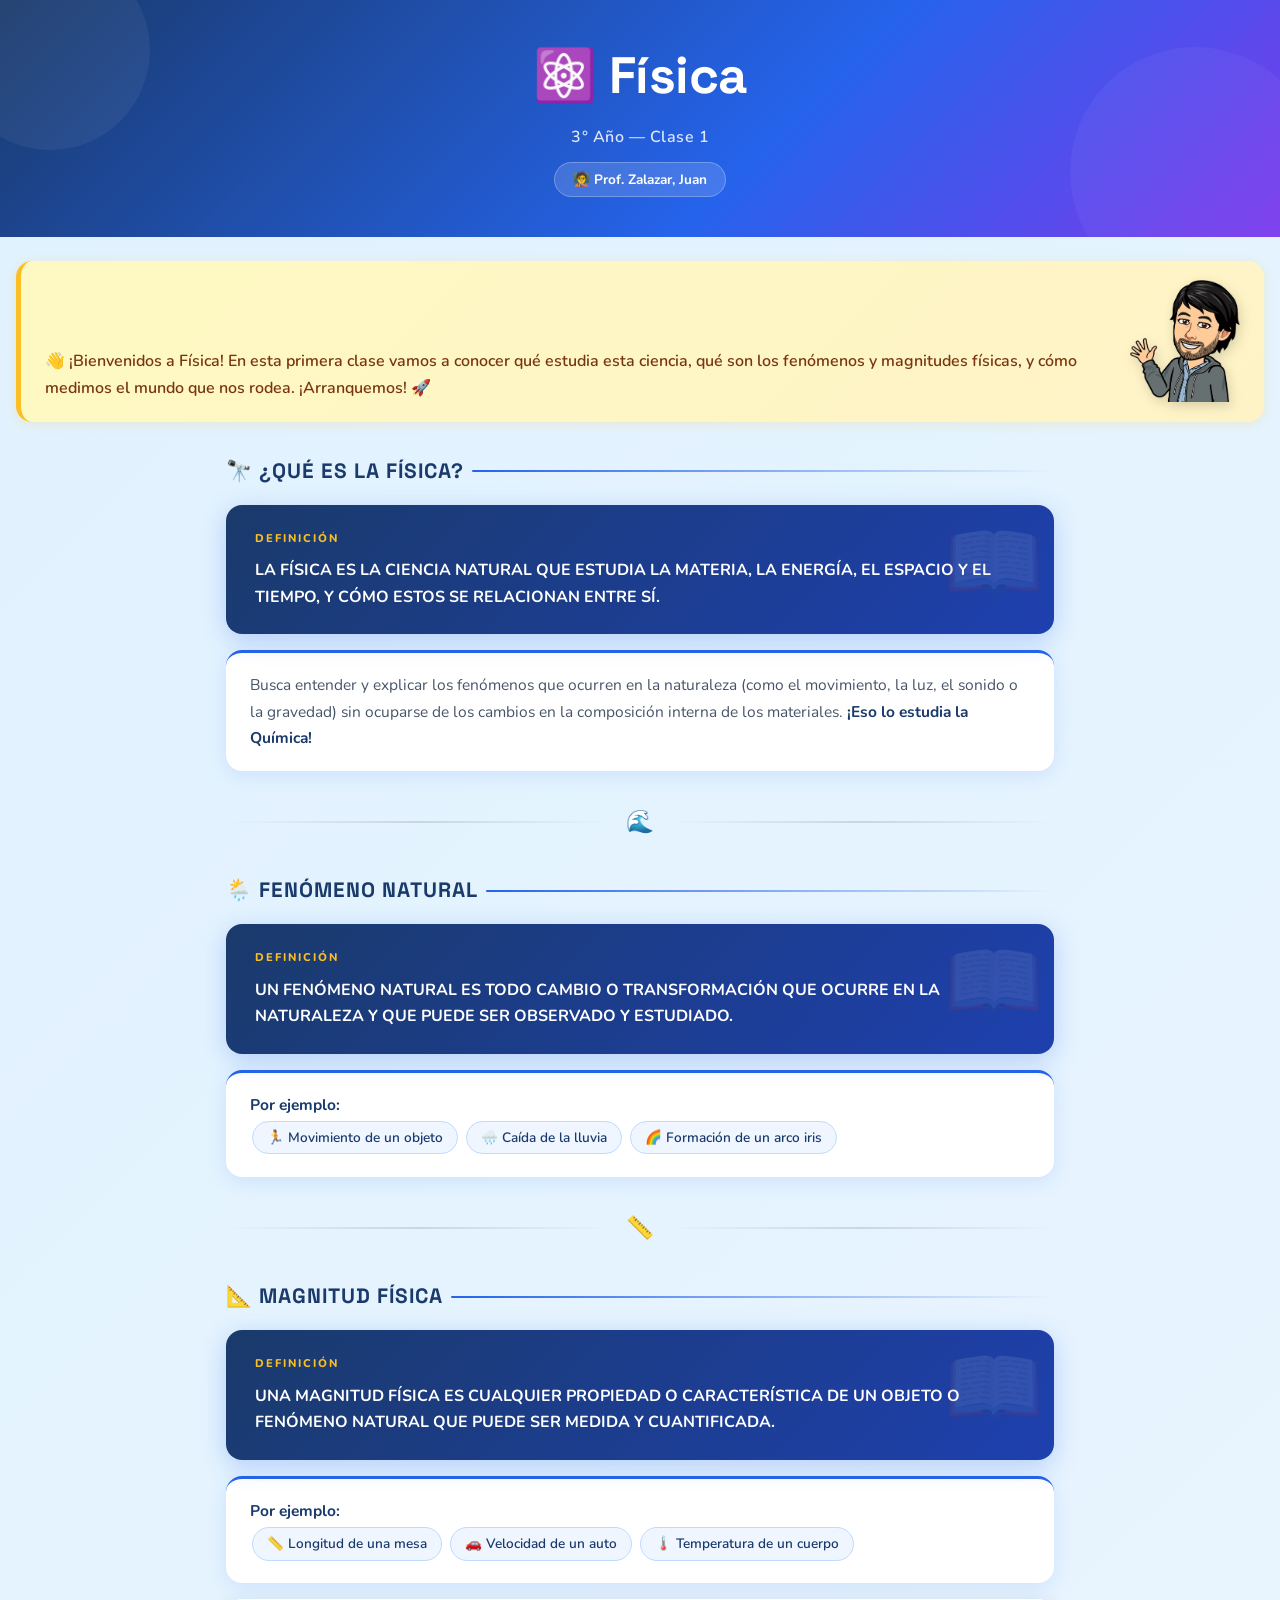
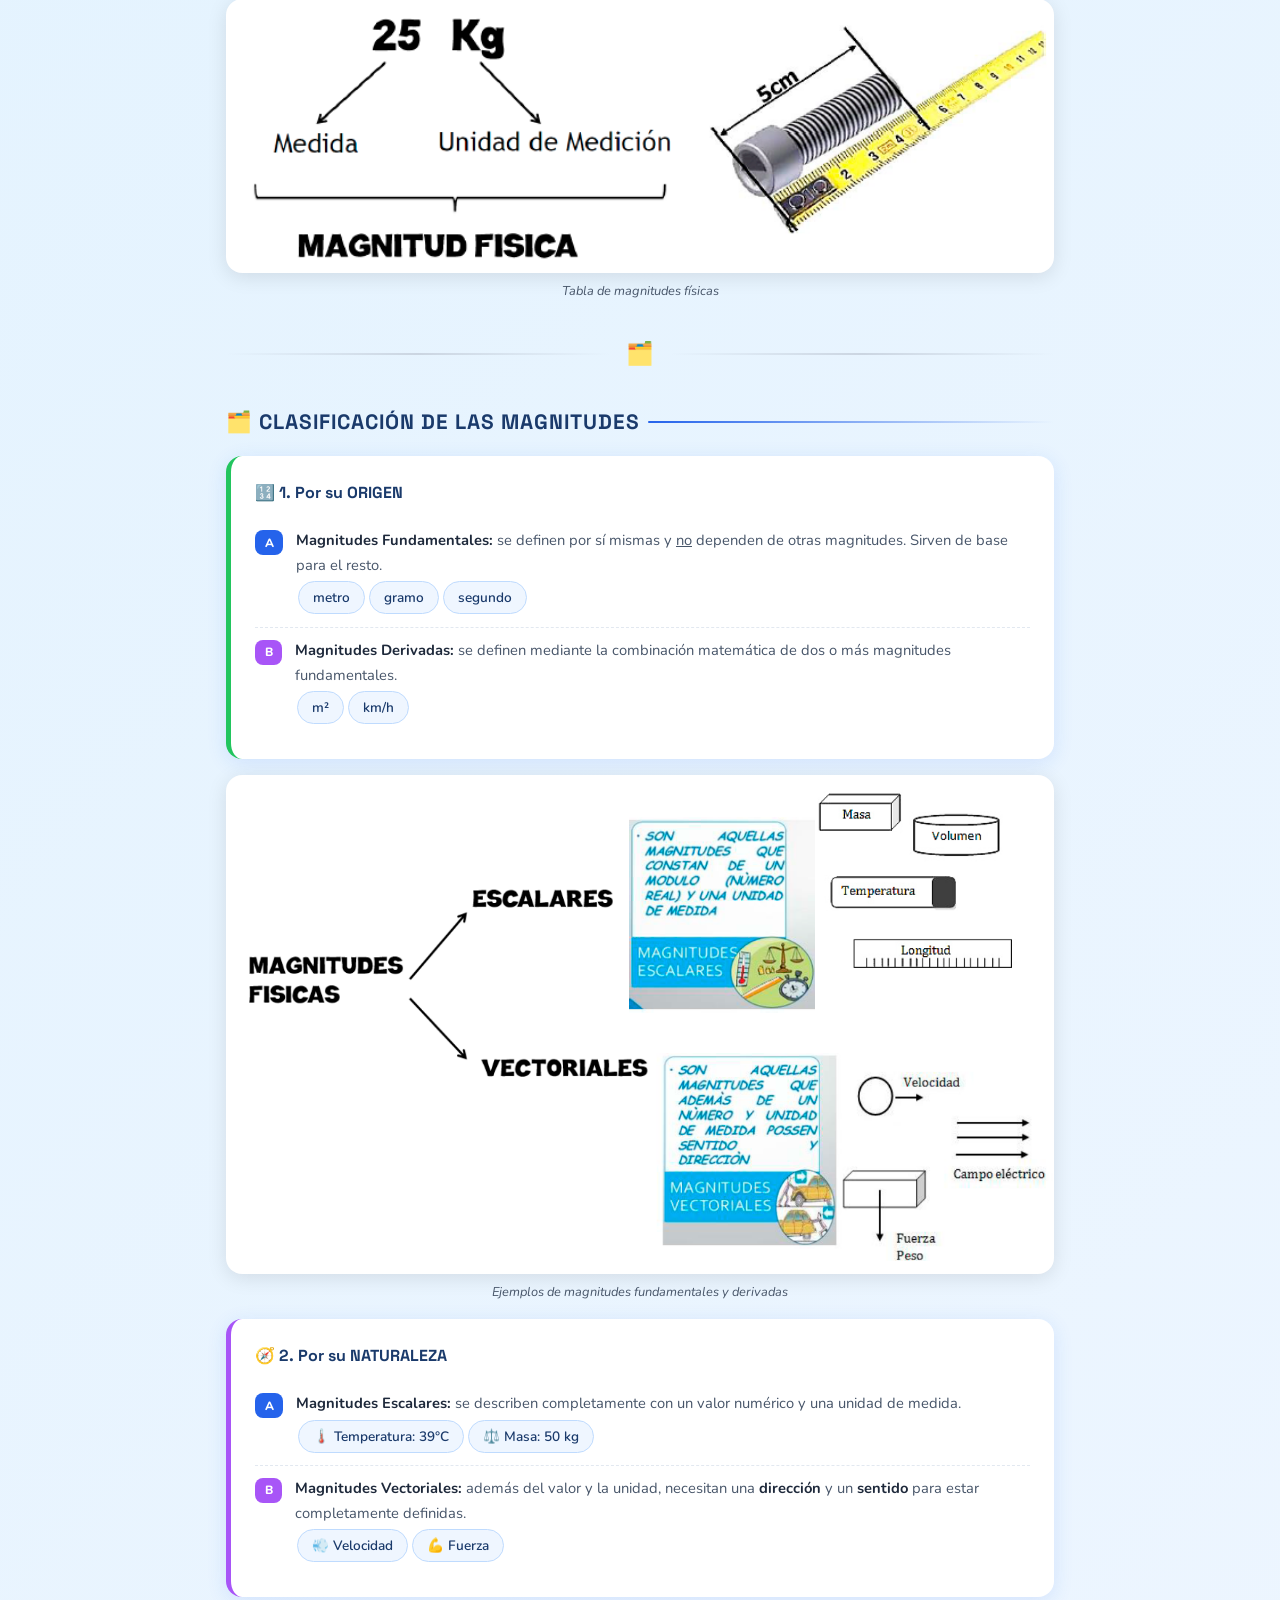
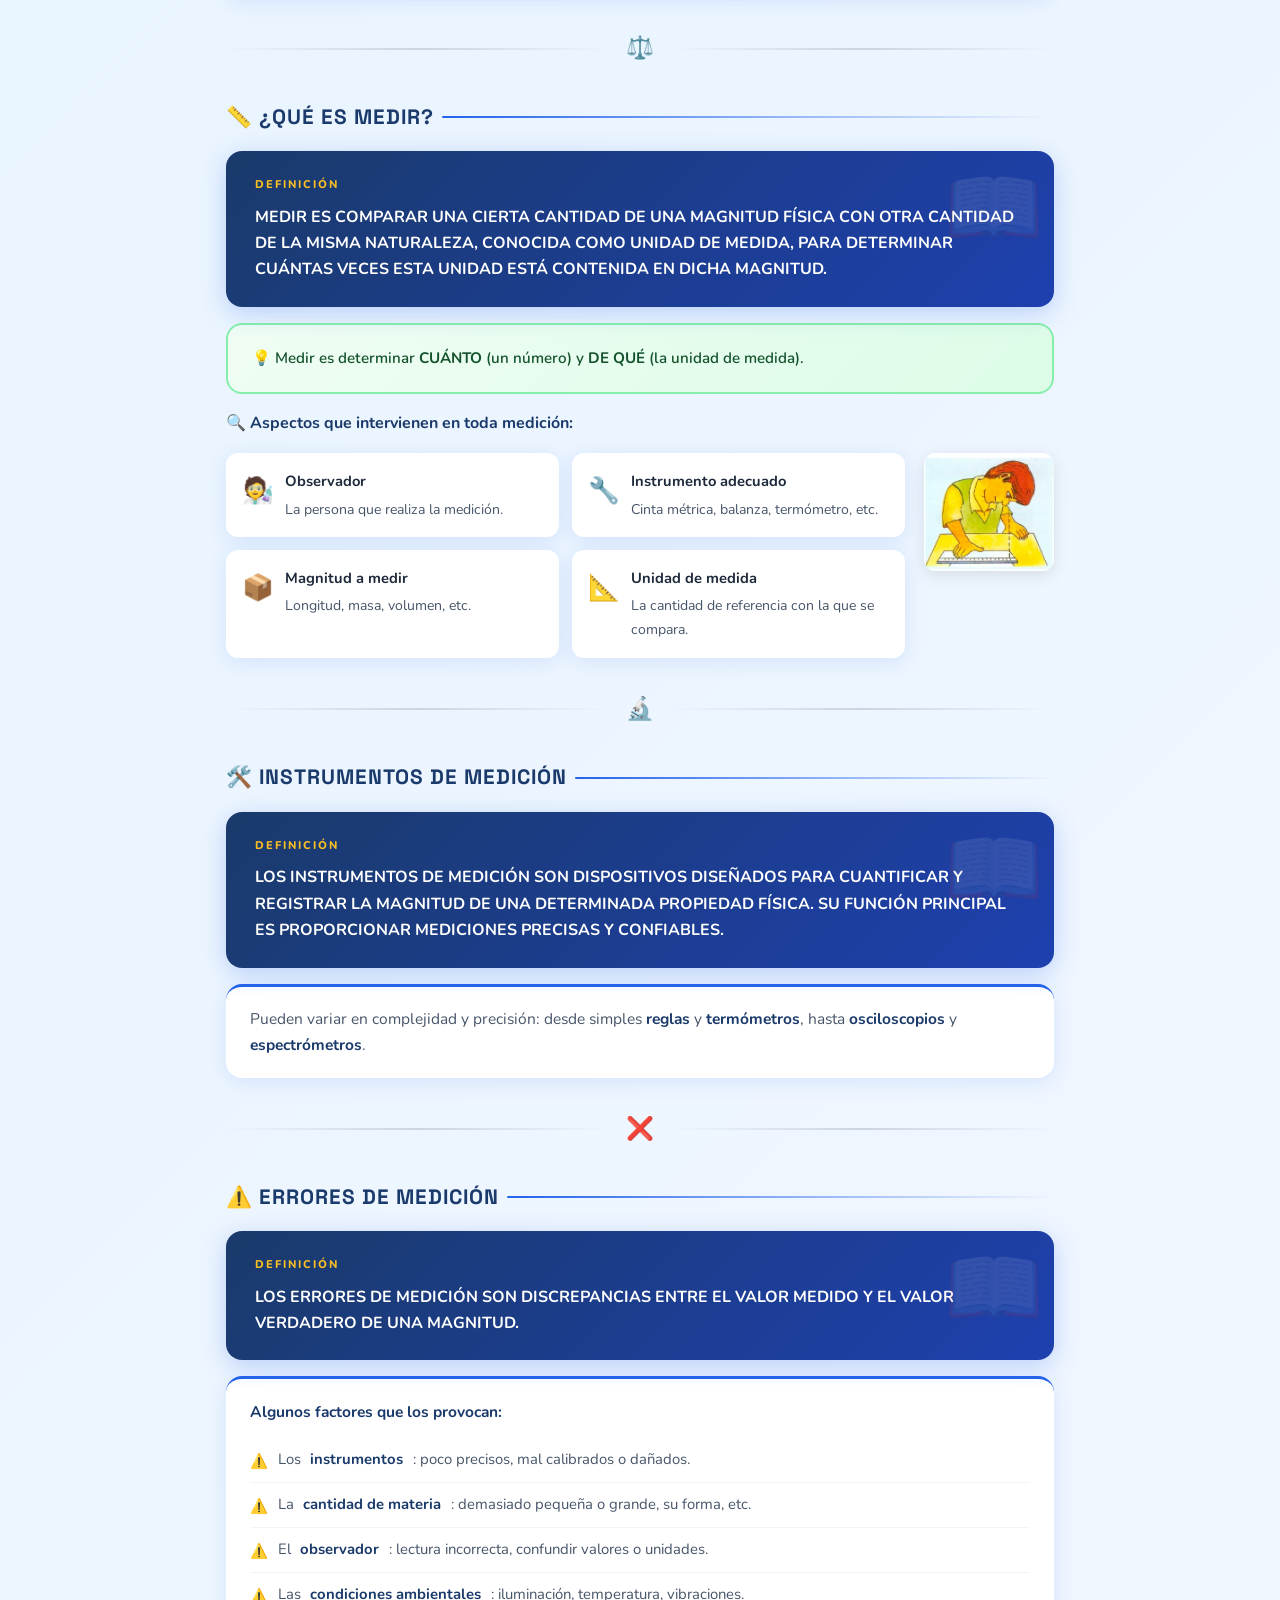
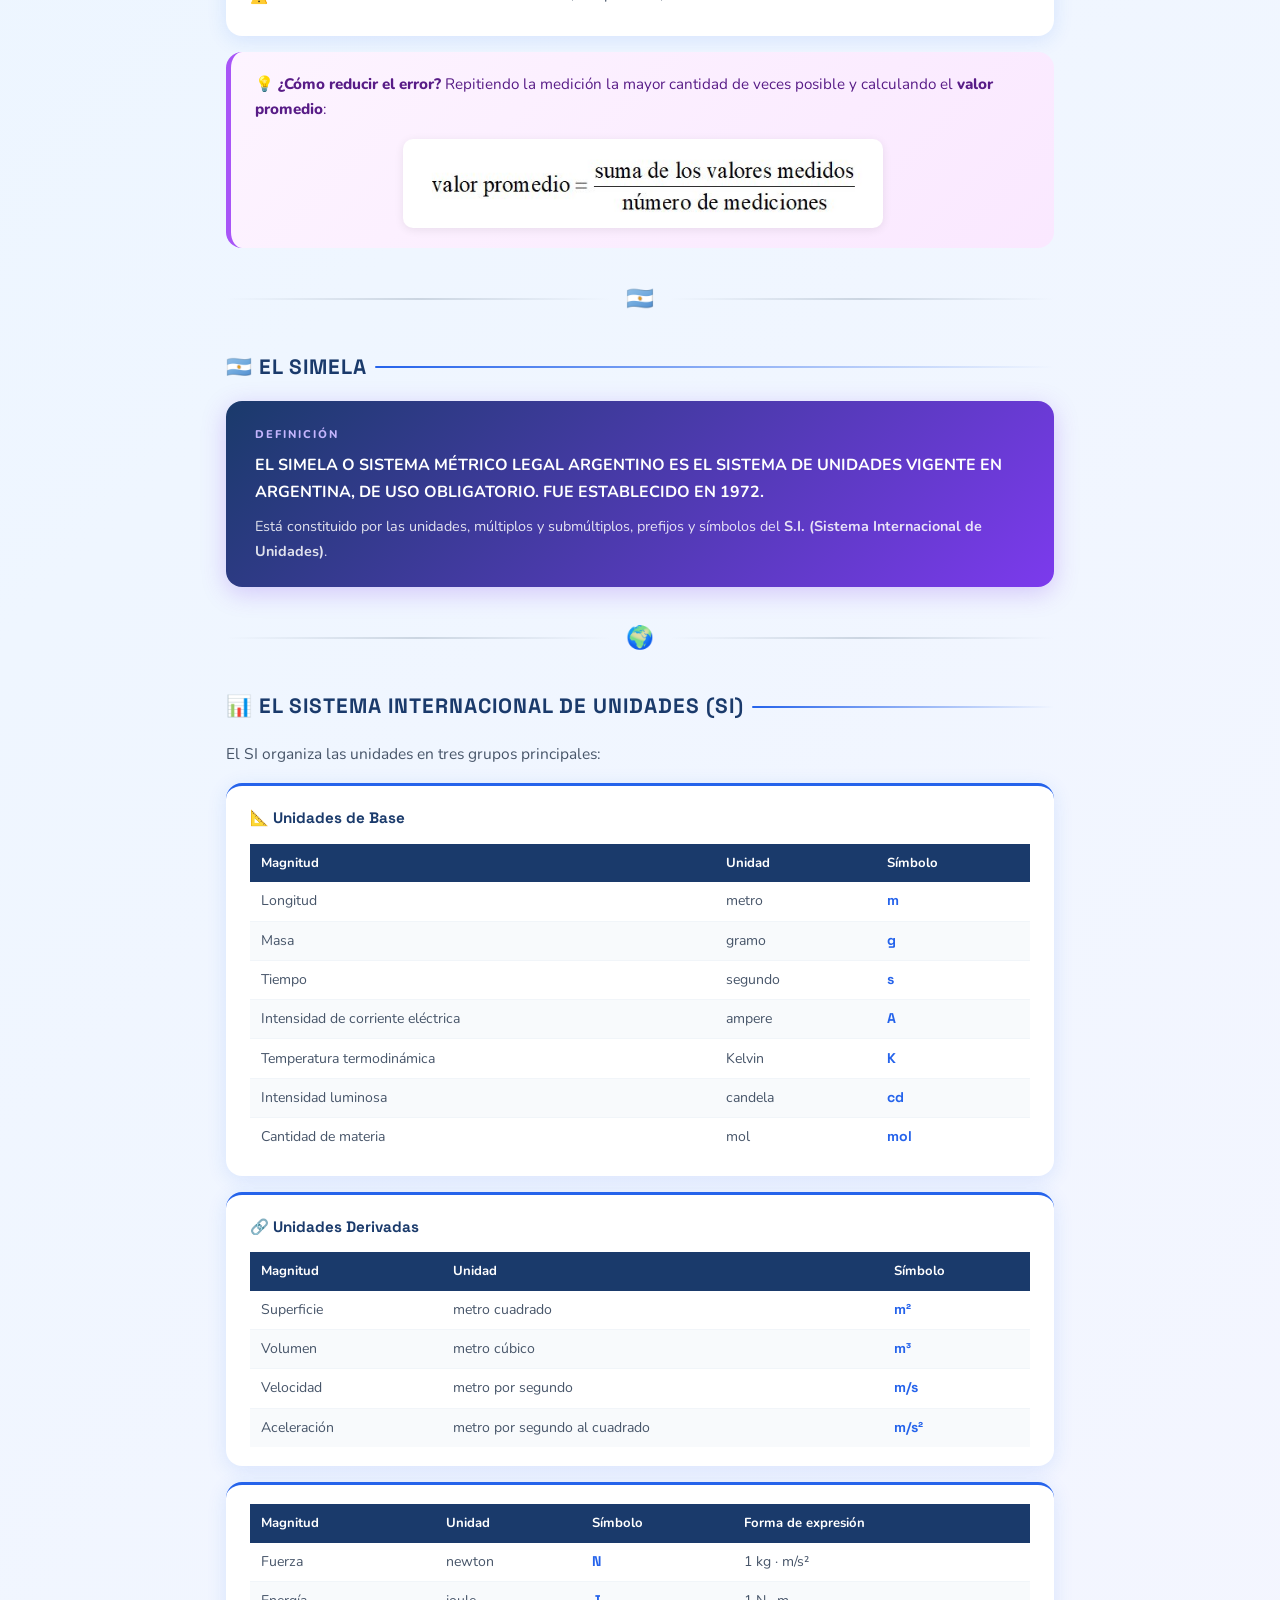
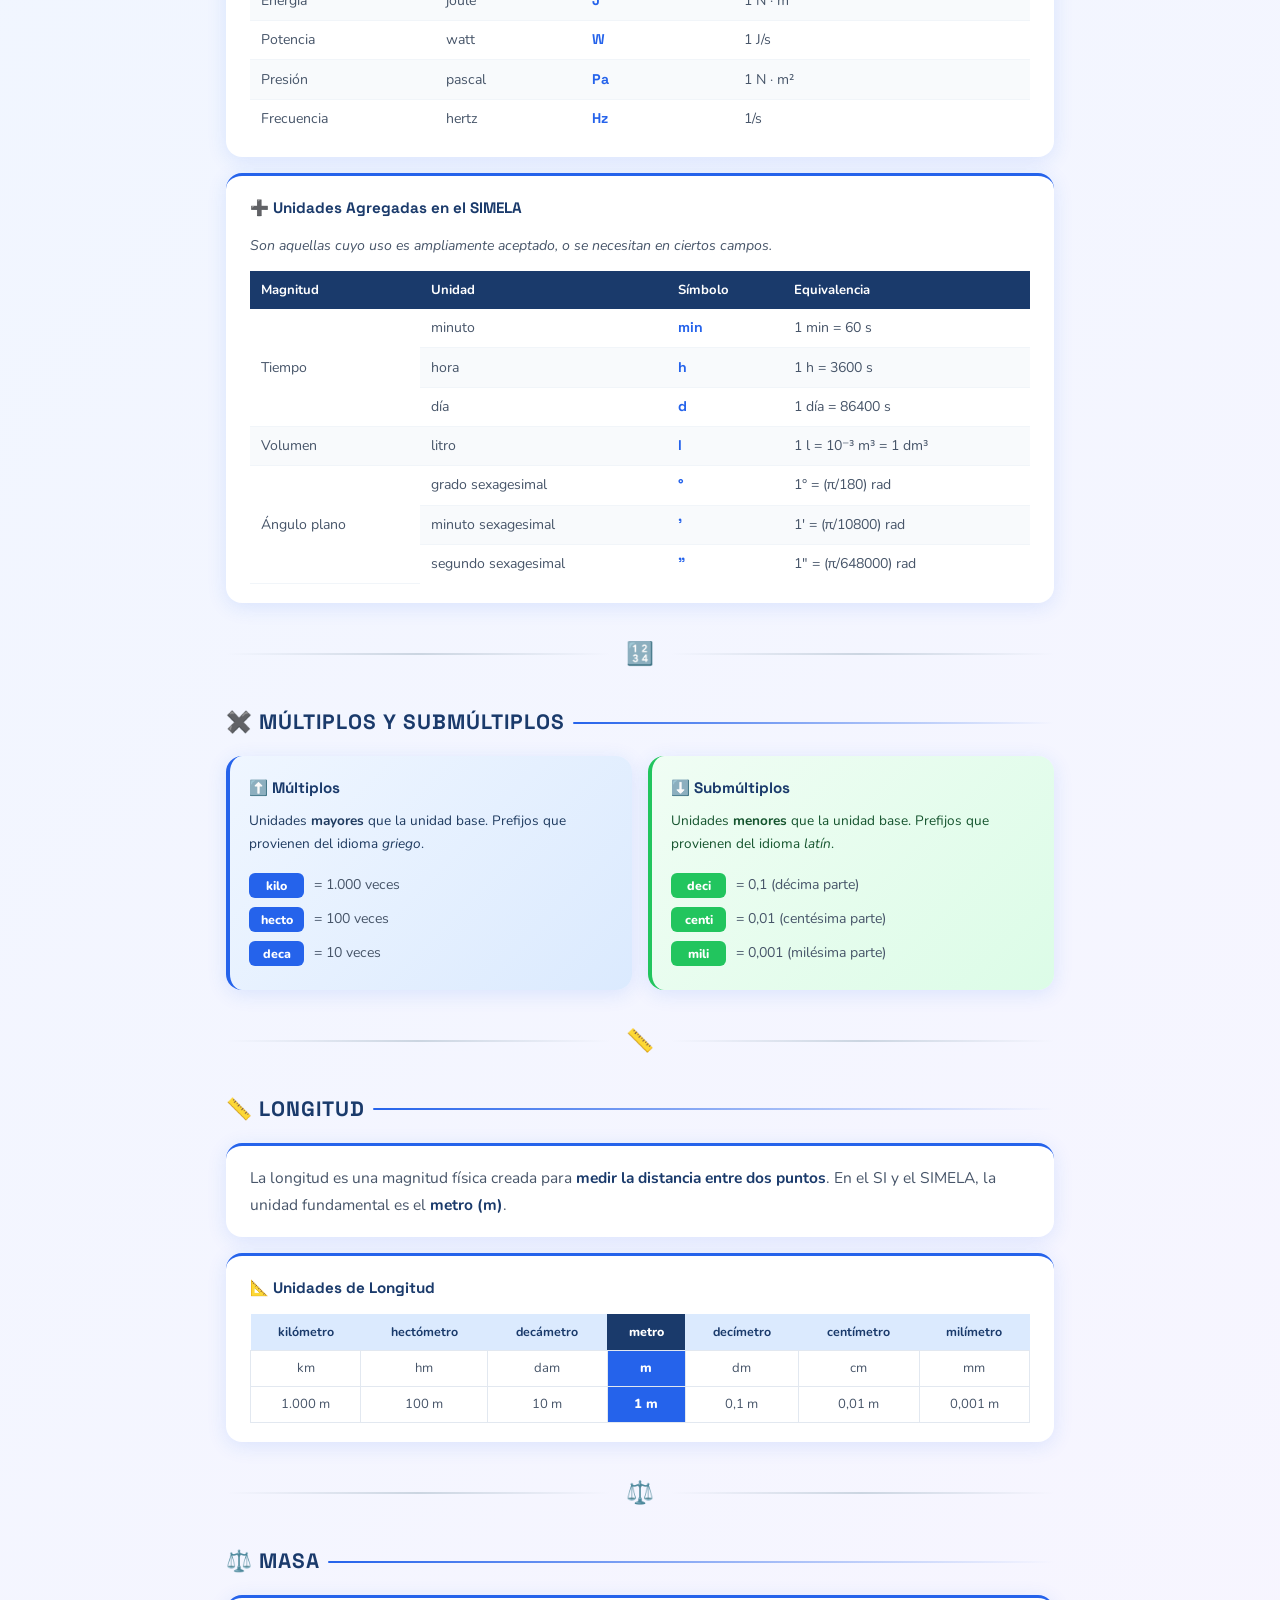
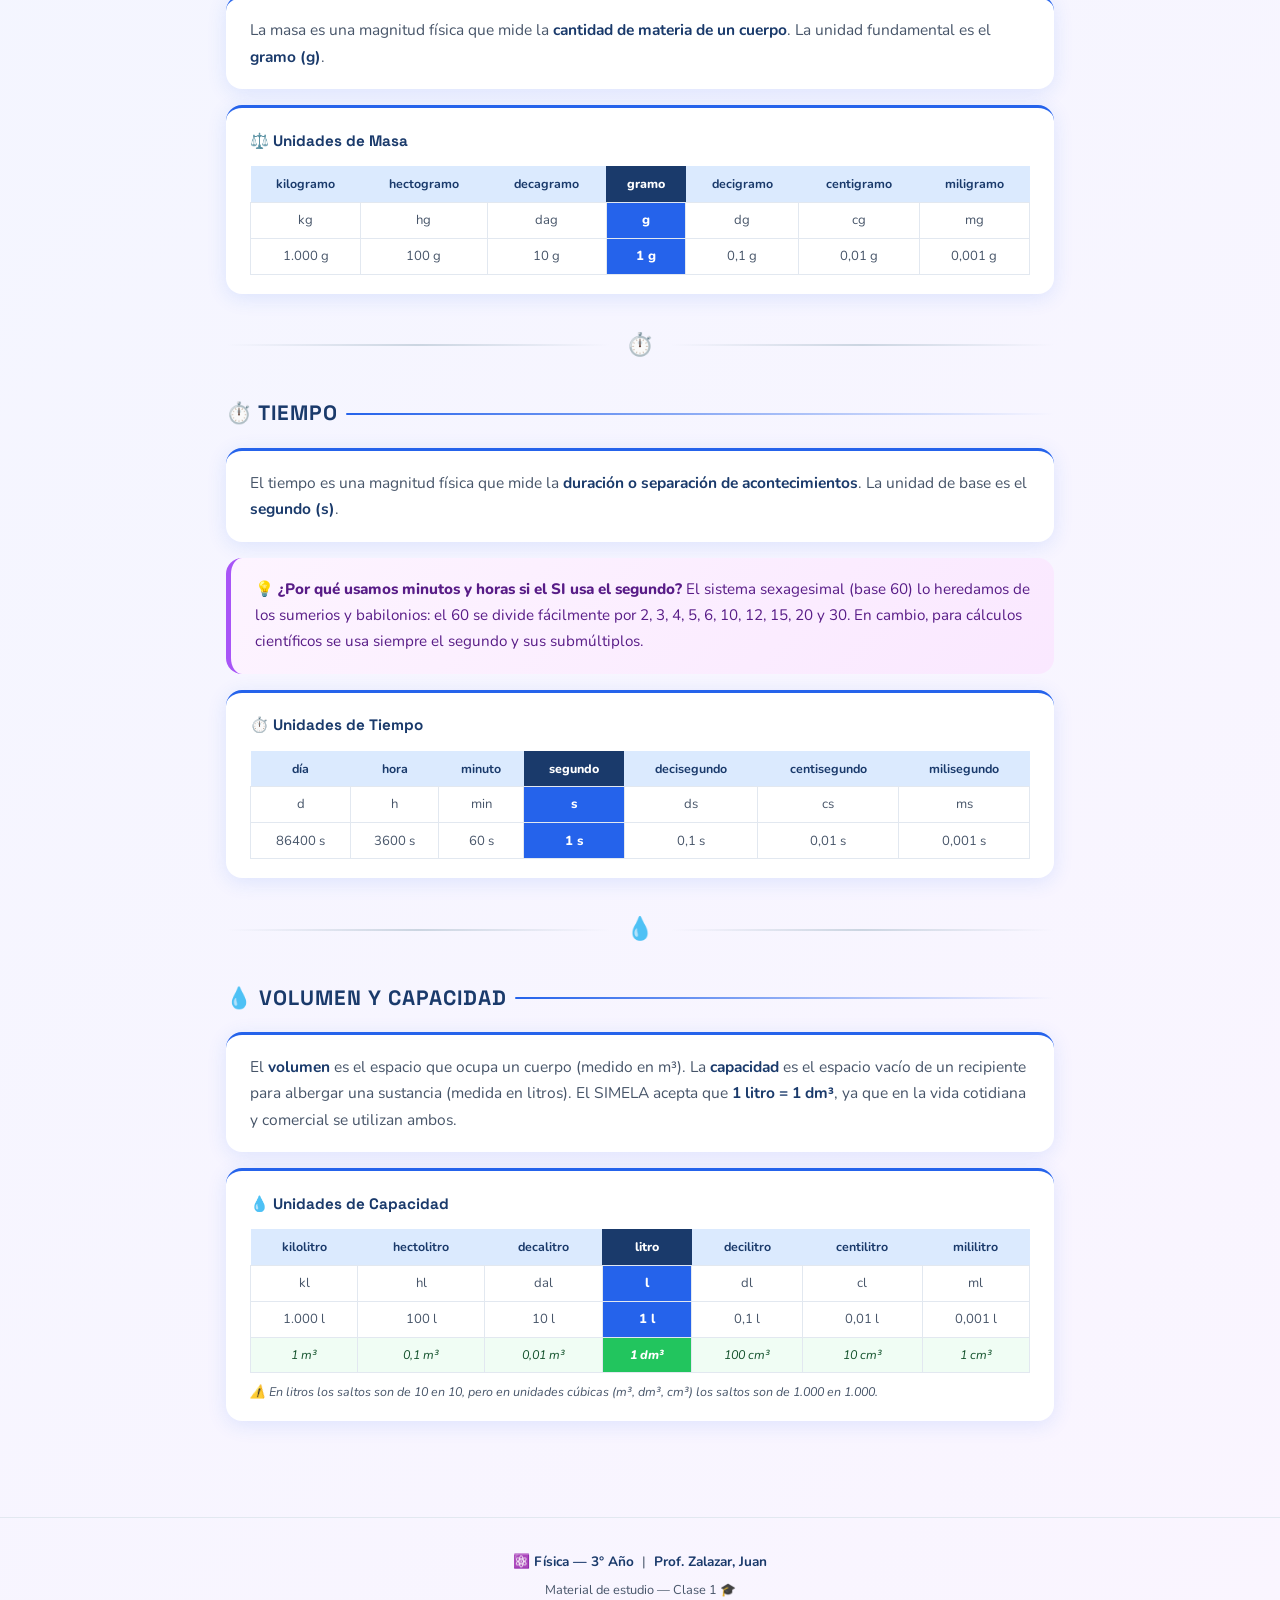
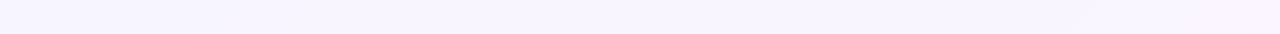
==== commit aa046af3: "corregido textos y se separaron tablas de unidades" ====
--- a/index.html
+++ b/index.html
@@ -1,1318 +1,914 @@
 <!DOCTYPE html>
 <html lang="es">
-
 <head>
-    <meta charset="UTF-8">
-    <meta name="viewport" content="width=device-width, initial-scale=1.0">
-    <title>Física - 3° Año | Prof. Zalazar, Juan</title>
-    <link
-        href="https://fonts.googleapis.com/css2?family=Nunito:wght@400;600;700;800;900&family=Space+Grotesk:wght@400;500;600;700&display=swap"
-        rel="stylesheet">
-    <style>
-        :root {
-            --blue-dark: #1a3a6b;
-            --blue-mid: #2563eb;
-            --blue-pale: #eff6ff;
-            --accent-yellow: #fbbf24;
-            --accent-green: #22c55e;
-            --accent-purple: #a855f7;
-            --text-dark: #1e293b;
-            --text-mid: #475569;
-            --shadow: 0 4px 20px rgba(37, 99, 235, 0.12);
-            --radius: 16px;
-        }
-
-        * {
-            box-sizing: border-box;
-            margin: 0;
-            padding: 0;
-        }
-
-        body {
-            font-family: 'Nunito', sans-serif;
-            background: linear-gradient(135deg, #e0f2fe 0%, #eff6ff 50%, #faf5ff 100%);
-            min-height: 100vh;
-            color: var(--text-dark);
-            font-size: 16px;
-            line-height: 1.7;
-        }
-
-        header {
-            background: linear-gradient(135deg, var(--blue-dark) 0%, #2563eb 60%, #7c3aed 100%);
-            color: white;
-            padding: 2rem 1.5rem 2.5rem;
-            text-align: center;
-            position: relative;
-            overflow: hidden;
-        }
-
-        header::before {
-            content: '';
-            position: absolute;
-            top: -50px;
-            left: -50px;
-            width: 200px;
-            height: 200px;
-            background: rgba(255, 255, 255, 0.05);
-            border-radius: 50%;
-        }
-
-        header::after {
-            content: '';
-            position: absolute;
-            bottom: -60px;
-            right: -40px;
-            width: 250px;
-            height: 250px;
-            background: rgba(255, 255, 255, 0.04);
-            border-radius: 50%;
-        }
-
-        header h1 {
-            font-family: 'Space Grotesk', sans-serif;
-            font-size: clamp(2rem, 6vw, 3.2rem);
-            font-weight: 700;
-            letter-spacing: -0.5px;
-            margin-bottom: 0.3rem;
-        }
-
-        header .subtitle {
-            font-size: 1rem;
-            opacity: 0.85;
-            font-weight: 600;
-            letter-spacing: 0.5px;
-            margin-bottom: 0.7rem;
-        }
-
-        header .badge {
-            display: inline-block;
-            background: rgba(255, 255, 255, 0.15);
-            border: 1px solid rgba(255, 255, 255, 0.25);
-            border-radius: 50px;
-            padding: 0.3rem 1.1rem;
-            font-size: 0.85rem;
-            font-weight: 700;
-            backdrop-filter: blur(4px);
-        }
-
-        .welcome {
-            background: linear-gradient(135deg, #fef9c3, #fef3c7);
-            border-left: 5px solid var(--accent-yellow);
-            margin: 1.5rem 1rem;
-            padding: 1.2rem 1.5rem;
-            border-radius: var(--radius);
-            box-shadow: 0 2px 12px rgba(251, 191, 36, 0.2);
-            display: flex;
-            align-items: flex-end;
-            gap: 1rem;
-        }
-
-        .welcome-text {
-            flex: 1;
-        }
-
-        .welcome-text p {
-            font-size: 1rem;
-            color: #78350f;
-            font-weight: 600;
-        }
-
-        .welcome-profe {
-            width: 110px;
-            flex-shrink: 0;
-            animation: float 3s ease-in-out infinite;
-            filter: drop-shadow(2px 4px 6px rgba(0, 0, 0, 0.15));
-        }
-
-        @keyframes float {
-
-            0%,
-            100% {
-                transform: translateY(0);
-            }
-
-            50% {
-                transform: translateY(-8px);
-            }
-        }
-
-        @media (max-width: 480px) {
-            .welcome {
-                flex-direction: column;
-                align-items: center;
-            }
-
-            .welcome-profe {
-                width: 90px;
-            }
-        }
-
-        main {
-            max-width: 860px;
-            margin: 0 auto;
-            padding: 0 1rem 3rem;
-        }
-
-        .section-title {
-            font-family: 'Space Grotesk', sans-serif;
-            font-size: 1.3rem;
-            font-weight: 700;
-            color: var(--blue-dark);
-            text-transform: uppercase;
-            letter-spacing: 1px;
-            margin: 2rem 0 1rem;
-            display: flex;
-            align-items: center;
-            gap: 0.5rem;
-        }
-
-        .section-title::after {
-            content: '';
-            flex: 1;
-            height: 2px;
-            background: linear-gradient(to right, var(--blue-mid), transparent);
-            border-radius: 2px;
-        }
-
-        .definition-box {
-            background: linear-gradient(135deg, var(--blue-dark) 0%, #1e40af 100%);
-            color: white;
-            border-radius: var(--radius);
-            padding: 1.5rem 1.8rem;
-            margin: 1rem 0;
-            box-shadow: 0 6px 24px rgba(37, 99, 235, 0.25);
-            position: relative;
-            overflow: hidden;
-        }
-
-        .definition-box::before {
-            content: '📖';
-            position: absolute;
-            top: -10px;
-            right: 10px;
-            font-size: 5rem;
-            opacity: 0.1;
-        }
-
-        .definition-box .def-label {
-            font-size: 0.7rem;
-            font-weight: 800;
-            text-transform: uppercase;
-            letter-spacing: 2px;
-            color: var(--accent-yellow);
-            margin-bottom: 0.6rem;
-            display: block;
-        }
-
-        .definition-box p {
-            font-size: 1rem;
-            font-weight: 700;
-            line-height: 1.65;
-            color: white;
-        }
-
-        .explanation {
-            background: white;
-            border-radius: var(--radius);
-            padding: 1.2rem 1.5rem;
-            margin: 0.8rem 0;
-            box-shadow: var(--shadow);
-            border-top: 3px solid var(--blue-mid);
-            font-size: 0.97rem;
-            color: var(--text-mid);
-        }
-
-        .explanation strong {
-            color: var(--blue-dark);
-        }
-
-        .topic-divider {
-            display: flex;
-            align-items: center;
-            margin: 2rem 0;
-            gap: 1rem;
-        }
-
-        .topic-divider::before,
-        .topic-divider::after {
-            content: '';
-            flex: 1;
-            height: 2px;
-            background: linear-gradient(to right, transparent, #cbd5e1, transparent);
-            border-radius: 2px;
-        }
-
-        .topic-divider span {
-            font-size: 1.4rem;
-        }
-
-        .example-chip {
-            display: inline-block;
-            background: var(--blue-pale);
-            color: var(--blue-dark);
-            border: 1.5px solid #bfdbfe;
-            border-radius: 50px;
-            padding: 0.25rem 0.85rem;
-            font-size: 0.85rem;
-            font-weight: 600;
-            margin: 0.2rem 0.15rem;
-        }
-
-        .classif-card {
-            background: white;
-            border-radius: var(--radius);
-            padding: 1.4rem 1.5rem;
-            margin: 1rem 0;
-            box-shadow: var(--shadow);
-            border-left: 5px solid var(--accent-green);
-        }
-
-        .classif-card.purple {
-            border-left-color: var(--accent-purple);
-        }
-
-        .classif-card h3 {
-            font-family: 'Space Grotesk', sans-serif;
-            font-size: 1rem;
-            font-weight: 700;
-            color: var(--blue-dark);
-            margin-bottom: 0.8rem;
-            display: flex;
-            align-items: center;
-            gap: 0.4rem;
-        }
-
-        .classif-item {
-            display: flex;
-            gap: 0.8rem;
-            padding: 0.6rem 0;
-            border-bottom: 1px dashed #e2e8f0;
-        }
-
-        .classif-item:last-child {
-            border-bottom: none;
-        }
-
-        .classif-item .ci-tag {
-            background: var(--blue-mid);
-            color: white;
-            border-radius: 8px;
-            padding: 0.15rem 0.6rem;
-            font-size: 0.75rem;
-            font-weight: 800;
-            white-space: nowrap;
-            align-self: flex-start;
-            margin-top: 2px;
-        }
-
-        .classif-item.b .ci-tag {
-            background: var(--accent-purple);
-        }
-
-        .classif-item p {
-            font-size: 0.92rem;
-            color: var(--text-mid);
-        }
-
-        .classif-item p strong {
-            color: var(--text-dark);
-        }
-
-        .content-image {
-            width: 100%;
-            border-radius: var(--radius);
-            box-shadow: 0 4px 20px rgba(0, 0, 0, 0.1);
-            margin: 1rem 0;
-            display: block;
-            background: white;
-        }
-
-        .image-caption {
-            text-align: center;
-            font-size: 0.8rem;
-            color: var(--text-mid);
-            margin-top: -0.5rem;
-            margin-bottom: 1rem;
-            font-style: italic;
-        }
-
-        .measure-box {
-            background: linear-gradient(135deg, #f0fdf4, #dcfce7);
-            border: 2px solid #86efac;
-            border-radius: var(--radius);
-            padding: 1.3rem 1.5rem;
-            margin: 1rem 0;
-        }
-
-        .measure-box p {
-            font-size: 0.95rem;
-            color: #14532d;
-            font-weight: 600;
-        }
-
-        .aspects-wrapper {
-            display: flex;
-            gap: 1.2rem;
-            align-items: flex-start;
-            margin: 1rem 0;
-        }
-
-        .aspects-list {
-            display: grid;
-            grid-template-columns: 1fr 1fr;
-            gap: 0.8rem;
-            flex: 1;
-        }
-
-        @media (max-width: 600px) {
-            .aspects-wrapper {
-                flex-direction: column;
-            }
-
-            .aspects-list {
-                grid-template-columns: 1fr;
-            }
-
-            .observer-img {
-                width: 100% !important;
-                max-width: 180px;
-                margin: 0 auto;
-            }
-        }
-
-        .observer-img {
-            width: 130px;
-            flex-shrink: 0;
-            border-radius: 12px;
-            box-shadow: 0 4px 16px rgba(0, 0, 0, 0.1);
-            object-fit: contain;
-            background: white;
-        }
-
-        .aspect-item {
-            background: white;
-            border-radius: 12px;
-            padding: 1rem;
-            box-shadow: var(--shadow);
-            display: flex;
-            align-items: flex-start;
-            gap: 0.7rem;
-        }
-
-        .aspect-item .ai-icon {
-            font-size: 1.6rem;
-            flex-shrink: 0;
-        }
-
-        .aspect-item p {
-            font-size: 0.88rem;
-            color: var(--text-mid);
-        }
-
-        .aspect-item strong {
-            color: var(--text-dark);
-            display: block;
-            font-size: 0.92rem;
-            margin-bottom: 0.2rem;
-        }
-
-        .error-list {
-            margin: 0.8rem 0 0 0;
-            padding: 0;
-            list-style: none;
-        }
-
-        .error-list li {
-            display: flex;
-            align-items: flex-start;
-            gap: 0.6rem;
-            padding: 0.55rem 0;
-            border-bottom: 1px solid #f1f5f9;
-            font-size: 0.93rem;
-            color: var(--text-mid);
-        }
-
-        .error-list li:last-child {
-            border-bottom: none;
-        }
-
-        .error-list li::before {
-            content: '⚠️';
-            font-size: 0.9rem;
-            margin-top: 2px;
-            flex-shrink: 0;
-        }
-
-        .tip-box {
-            background: linear-gradient(135deg, #fdf4ff, #fae8ff);
-            border-left: 5px solid var(--accent-purple);
-            border-radius: var(--radius);
-            padding: 1.2rem 1.5rem;
-            margin: 1rem 0;
-            font-size: 0.95rem;
-            color: #581c87;
-        }
-
-        .tip-box strong {
-            font-weight: 800;
-        }
-
-        .formula-img {
-            display: block;
-            max-width: 480px;
-            width: 100%;
-            margin: 1rem auto 0;
-            border-radius: 10px;
-            background: white;
-            padding: 0.5rem 1rem;
-            box-shadow: 0 2px 10px rgba(0, 0, 0, 0.08);
-        }
-
-        .simela-box {
-            background: linear-gradient(135deg, var(--blue-dark), #7c3aed);
-            color: white;
-            border-radius: var(--radius);
-            padding: 1.5rem 1.8rem;
-            margin: 1rem 0;
-            box-shadow: 0 6px 24px rgba(124, 58, 237, 0.25);
-        }
-
-        .simela-box .def-label {
-            color: #c4b5fd;
-            font-size: 0.7rem;
-            font-weight: 800;
-            letter-spacing: 2px;
-            text-transform: uppercase;
-            display: block;
-            margin-bottom: 0.5rem;
-        }
-
-        .simela-box p {
-            font-weight: 700;
-            font-size: 1rem;
-        }
-
-        .simela-box .simela-note {
-            font-weight: 400;
-            font-size: 0.9rem;
-            margin-top: 0.5rem;
-            opacity: 0.85;
-        }
-
-        footer {
-            text-align: center;
-            padding: 2rem 1rem;
-            color: var(--text-mid);
-            font-size: 0.85rem;
-            border-top: 1px solid #e2e8f0;
-            margin-top: 2rem;
-        }
-
-        footer strong {
-            color: var(--blue-dark);
-        }
-
-        /* TABLAS SI */
-        .tabla-card {
-            background: white;
-            border-radius: var(--radius);
-            padding: 1.2rem 1.5rem;
-            margin: 1rem 0;
-            box-shadow: var(--shadow);
-            border-top: 3px solid var(--blue-mid);
-            overflow: hidden;
-        }
-
-        .tabla-title {
-            font-family: 'Space Grotesk', sans-serif;
-            font-size: 0.95rem;
-            font-weight: 700;
-            color: var(--blue-dark);
-            margin-bottom: 0.8rem;
-        }
-
-        .tabla-wrapper {
-            overflow-x: auto;
-        }
-
-        .si-table {
-            width: 100%;
-            border-collapse: collapse;
-            font-size: 0.88rem;
-        }
-
-        .si-table th {
-            background: var(--blue-dark);
-            color: white;
-            padding: 0.5rem 0.7rem;
-            text-align: left;
-            font-weight: 700;
-            font-size: 0.82rem;
-        }
-
-        .si-table td {
-            padding: 0.45rem 0.7rem;
-            border-bottom: 1px solid #f1f5f9;
-            color: var(--text-mid);
-        }
-
-        .si-table tr:last-child td {
-            border-bottom: none;
-        }
-
-        .si-table tr:nth-child(even) td {
-            background: #f8fafc;
-        }
-
-        .si-table td.sym {
-            font-weight: 800;
-            color: var(--blue-mid);
-            font-family: 'Space Grotesk', sans-serif;
-        }
-
-        /* ESCALA TABLE */
-        .escala-table {
-            width: 100%;
-            border-collapse: collapse;
-            font-size: 0.82rem;
-            min-width: 500px;
-        }
-
-        .escala-table th {
-            background: #dbeafe;
-            color: var(--blue-dark);
-            padding: 0.45rem 0.5rem;
-            text-align: center;
-            font-weight: 700;
-            font-size: 0.78rem;
-        }
-
-        .escala-table td {
-            padding: 0.4rem 0.5rem;
-            text-align: center;
-            border: 1px solid #e2e8f0;
-            color: var(--text-mid);
-            font-size: 0.82rem;
-        }
-
-        .escala-table .base-col {
-            background: var(--blue-mid);
-            color: white;
-            font-weight: 800;
-        }
-
-        .escala-table th.base-col {
-            background: var(--blue-dark);
-            color: white;
-        }
-
-        .equiv-row td {
-            background: #f0fdf4;
-            color: #14532d;
-            font-size: 0.78rem;
-            font-style: italic;
-        }
-
-        .equiv-row td.base-col {
-            background: var(--accent-green);
-            color: white;
-        }
-
-        /* MÚLTIPLOS GRID */
-        .multiplos-grid {
-            display: grid;
-            grid-template-columns: 1fr 1fr;
-            gap: 1rem;
-            margin: 1rem 0;
-        }
-
-        @media (max-width: 500px) {
-            .multiplos-grid {
-                grid-template-columns: 1fr;
-            }
-        }
-
-        .multiplos-card {
-            border-radius: var(--radius);
-            padding: 1.2rem;
-            box-shadow: var(--shadow);
-        }
-
-        .multiplos-card.azul {
-            background: linear-gradient(135deg, #eff6ff, #dbeafe);
-            border-left: 4px solid var(--blue-mid);
-        }
-
-        .multiplos-card.verde {
-            background: linear-gradient(135deg, #f0fdf4, #dcfce7);
-            border-left: 4px solid var(--accent-green);
-        }
-
-        .multiplos-card h4 {
-            font-family: 'Space Grotesk', sans-serif;
-            font-weight: 700;
-            color: var(--blue-dark);
-            margin-bottom: 0.5rem;
-            font-size: 0.95rem;
-        }
-
-        .mp-item {
-            display: flex;
-            align-items: center;
-            gap: 0.6rem;
-            padding: 0.3rem 0;
-            font-size: 0.88rem;
-            color: var(--text-mid);
-        }
-
-        .mp-tag {
-            background: var(--blue-mid);
-            color: white;
-            border-radius: 6px;
-            padding: 0.1rem 0.6rem;
-            font-size: 0.78rem;
-            font-weight: 800;
-            min-width: 55px;
-            text-align: center;
-        }
-
-        .mp-tag.verde {
-            background: var(--accent-green);
-        }
-    </style>
+<meta charset="UTF-8">
+<meta name="viewport" content="width=device-width, initial-scale=1.0">
+<title>Física - 3° Año | Prof. Zalazar, Juan</title>
+<link href="https://fonts.googleapis.com/css2?family=Nunito:wght@400;600;700;800;900&family=Space+Grotesk:wght@400;500;600;700&display=swap" rel="stylesheet">
+<style>
+  :root {
+    --blue-dark: #1a3a6b;
+    --blue-mid: #2563eb;
+    --blue-pale: #eff6ff;
+    --accent-yellow: #fbbf24;
+    --accent-green: #22c55e;
+    --accent-purple: #a855f7;
+    --text-dark: #1e293b;
+    --text-mid: #475569;
+    --shadow: 0 4px 20px rgba(37,99,235,0.12);
+    --radius: 16px;
+  }
+  * { box-sizing: border-box; margin: 0; padding: 0; }
+  body {
+    font-family: 'Nunito', sans-serif;
+    background: linear-gradient(135deg, #e0f2fe 0%, #eff6ff 50%, #faf5ff 100%);
+    min-height: 100vh;
+    color: var(--text-dark);
+    font-size: 16px;
+    line-height: 1.7;
+  }
+  header {
+    background: linear-gradient(135deg, var(--blue-dark) 0%, #2563eb 60%, #7c3aed 100%);
+    color: white;
+    padding: 2rem 1.5rem 2.5rem;
+    text-align: center;
+    position: relative;
+    overflow: hidden;
+  }
+  header::before {
+    content: '';
+    position: absolute;
+    top: -50px; left: -50px;
+    width: 200px; height: 200px;
+    background: rgba(255,255,255,0.05);
+    border-radius: 50%;
+  }
+  header::after {
+    content: '';
+    position: absolute;
+    bottom: -60px; right: -40px;
+    width: 250px; height: 250px;
+    background: rgba(255,255,255,0.04);
+    border-radius: 50%;
+  }
+  header h1 {
+    font-family: 'Space Grotesk', sans-serif;
+    font-size: clamp(2rem, 6vw, 3.2rem);
+    font-weight: 700;
+    letter-spacing: -0.5px;
+    margin-bottom: 0.3rem;
+  }
+  header .subtitle {
+    font-size: 1rem;
+    opacity: 0.85;
+    font-weight: 600;
+    letter-spacing: 0.5px;
+    margin-bottom: 0.7rem;
+  }
+  header .badge {
+    display: inline-block;
+    background: rgba(255,255,255,0.15);
+    border: 1px solid rgba(255,255,255,0.25);
+    border-radius: 50px;
+    padding: 0.3rem 1.1rem;
+    font-size: 0.85rem;
+    font-weight: 700;
+    backdrop-filter: blur(4px);
+  }
+  .welcome {
+    background: linear-gradient(135deg, #fef9c3, #fef3c7);
+    border-left: 5px solid var(--accent-yellow);
+    margin: 1.5rem 1rem;
+    padding: 1.2rem 1.5rem;
+    border-radius: var(--radius);
+    box-shadow: 0 2px 12px rgba(251,191,36,0.2);
+    display: flex;
+    align-items: flex-end;
+    gap: 1rem;
+  }
+  .welcome-text { flex: 1; }
+  .welcome-text p { font-size: 1rem; color: #78350f; font-weight: 600; }
+  .welcome-profe {
+    width: 110px;
+    flex-shrink: 0;
+    animation: float 3s ease-in-out infinite;
+    filter: drop-shadow(2px 4px 6px rgba(0,0,0,0.15));
+  }
+  @keyframes float {
+    0%,100% { transform: translateY(0); }
+    50% { transform: translateY(-8px); }
+  }
+  @media (max-width: 480px) {
+    .welcome { flex-direction: column; align-items: center; }
+    .welcome-profe { width: 90px; }
+  }
+  main {
+    max-width: 860px;
+    margin: 0 auto;
+    padding: 0 1rem 3rem;
+  }
+  .section-title {
+    font-family: 'Space Grotesk', sans-serif;
+    font-size: 1.3rem;
+    font-weight: 700;
+    color: var(--blue-dark);
+    text-transform: uppercase;
+    letter-spacing: 1px;
+    margin: 2rem 0 1rem;
+    display: flex;
+    align-items: center;
+    gap: 0.5rem;
+  }
+  .section-title::after {
+    content: '';
+    flex: 1;
+    height: 2px;
+    background: linear-gradient(to right, var(--blue-mid), transparent);
+    border-radius: 2px;
+  }
+  .definition-box {
+    background: linear-gradient(135deg, var(--blue-dark) 0%, #1e40af 100%);
+    color: white;
+    border-radius: var(--radius);
+    padding: 1.5rem 1.8rem;
+    margin: 1rem 0;
+    box-shadow: 0 6px 24px rgba(37,99,235,0.25);
+    position: relative;
+    overflow: hidden;
+  }
+  .definition-box::before {
+    content: '📖';
+    position: absolute;
+    top: -10px; right: 10px;
+    font-size: 5rem;
+    opacity: 0.1;
+  }
+  .definition-box .def-label {
+    font-size: 0.7rem;
+    font-weight: 800;
+    text-transform: uppercase;
+    letter-spacing: 2px;
+    color: var(--accent-yellow);
+    margin-bottom: 0.6rem;
+    display: block;
+  }
+  .definition-box p {
+    font-size: 1rem;
+    font-weight: 700;
+    line-height: 1.65;
+    color: white;
+  }
+  .explanation {
+    background: white;
+    border-radius: var(--radius);
+    padding: 1.2rem 1.5rem;
+    margin: 0.8rem 0;
+    box-shadow: var(--shadow);
+    border-top: 3px solid var(--blue-mid);
+    font-size: 0.97rem;
+    color: var(--text-mid);
+  }
+  .explanation strong { color: var(--blue-dark); }
+  .topic-divider {
+    display: flex;
+    align-items: center;
+    margin: 2rem 0;
+    gap: 1rem;
+  }
+  .topic-divider::before,
+  .topic-divider::after {
+    content: '';
+    flex: 1;
+    height: 2px;
+    background: linear-gradient(to right, transparent, #cbd5e1, transparent);
+    border-radius: 2px;
+  }
+  .topic-divider span { font-size: 1.4rem; }
+  .example-chip {
+    display: inline-block;
+    background: var(--blue-pale);
+    color: var(--blue-dark);
+    border: 1.5px solid #bfdbfe;
+    border-radius: 50px;
+    padding: 0.25rem 0.85rem;
+    font-size: 0.85rem;
+    font-weight: 600;
+    margin: 0.2rem 0.15rem;
+  }
+  .classif-card {
+    background: white;
+    border-radius: var(--radius);
+    padding: 1.4rem 1.5rem;
+    margin: 1rem 0;
+    box-shadow: var(--shadow);
+    border-left: 5px solid var(--accent-green);
+  }
+  .classif-card.purple { border-left-color: var(--accent-purple); }
+  .classif-card h3 {
+    font-family: 'Space Grotesk', sans-serif;
+    font-size: 1rem;
+    font-weight: 700;
+    color: var(--blue-dark);
+    margin-bottom: 0.8rem;
+    display: flex;
+    align-items: center;
+    gap: 0.4rem;
+  }
+  .classif-item {
+    display: flex;
+    gap: 0.8rem;
+    padding: 0.6rem 0;
+    border-bottom: 1px dashed #e2e8f0;
+  }
+  .classif-item:last-child { border-bottom: none; }
+  .classif-item .ci-tag {
+    background: var(--blue-mid);
+    color: white;
+    border-radius: 8px;
+    padding: 0.15rem 0.6rem;
+    font-size: 0.75rem;
+    font-weight: 800;
+    white-space: nowrap;
+    align-self: flex-start;
+    margin-top: 2px;
+  }
+  .classif-item.b .ci-tag { background: var(--accent-purple); }
+  .classif-item p { font-size: 0.92rem; color: var(--text-mid); }
+  .classif-item p strong { color: var(--text-dark); }
+  .content-image {
+    width: 100%;
+    border-radius: var(--radius);
+    box-shadow: 0 4px 20px rgba(0,0,0,0.1);
+    margin: 1rem 0;
+    display: block;
+    background: white;
+  }
+  .image-caption {
+    text-align: center;
+    font-size: 0.8rem;
+    color: var(--text-mid);
+    margin-top: -0.5rem;
+    margin-bottom: 1rem;
+    font-style: italic;
+  }
+  .measure-box {
+    background: linear-gradient(135deg, #f0fdf4, #dcfce7);
+    border: 2px solid #86efac;
+    border-radius: var(--radius);
+    padding: 1.3rem 1.5rem;
+    margin: 1rem 0;
+  }
+  .measure-box p { font-size: 0.95rem; color: #14532d; font-weight: 600; }
+  .aspects-wrapper {
+    display: flex;
+    gap: 1.2rem;
+    align-items: flex-start;
+    margin: 1rem 0;
+  }
+  .aspects-list {
+    display: grid;
+    grid-template-columns: 1fr 1fr;
+    gap: 0.8rem;
+    flex: 1;
+  }
+  @media (max-width: 600px) {
+    .aspects-wrapper { flex-direction: column; }
+    .aspects-list { grid-template-columns: 1fr; }
+    .observer-img { width: 100% !important; max-width: 180px; margin: 0 auto; }
+  }
+  .observer-img {
+    width: 130px;
+    flex-shrink: 0;
+    border-radius: 12px;
+    box-shadow: 0 4px 16px rgba(0,0,0,0.1);
+    object-fit: contain;
+    background: white;
+  }
+  .aspect-item {
+    background: white;
+    border-radius: 12px;
+    padding: 1rem;
+    box-shadow: var(--shadow);
+    display: flex;
+    align-items: flex-start;
+    gap: 0.7rem;
+  }
+  .aspect-item .ai-icon { font-size: 1.6rem; flex-shrink: 0; }
+  .aspect-item p { font-size: 0.88rem; color: var(--text-mid); }
+  .aspect-item strong { color: var(--text-dark); display: block; font-size: 0.92rem; margin-bottom: 0.2rem; }
+  .error-list { margin: 0.8rem 0 0 0; padding: 0; list-style: none; }
+  .error-list li {
+    display: flex;
+    align-items: flex-start;
+    gap: 0.6rem;
+    padding: 0.55rem 0;
+    border-bottom: 1px solid #f1f5f9;
+    font-size: 0.93rem;
+    color: var(--text-mid);
+  }
+  .error-list li:last-child { border-bottom: none; }
+  .error-list li::before { content: '⚠️'; font-size: 0.9rem; margin-top: 2px; flex-shrink: 0; }
+  .tip-box {
+    background: linear-gradient(135deg, #fdf4ff, #fae8ff);
+    border-left: 5px solid var(--accent-purple);
+    border-radius: var(--radius);
+    padding: 1.2rem 1.5rem;
+    margin: 1rem 0;
+    font-size: 0.95rem;
+    color: #581c87;
+  }
+  .tip-box strong { font-weight: 800; }
+  .formula-img {
+    display: block;
+    max-width: 480px;
+    width: 100%;
+    margin: 1rem auto 0;
+    border-radius: 10px;
+    background: white;
+    padding: 0.5rem 1rem;
+    box-shadow: 0 2px 10px rgba(0,0,0,0.08);
+  }
+  .simela-box {
+    background: linear-gradient(135deg, var(--blue-dark), #7c3aed);
+    color: white;
+    border-radius: var(--radius);
+    padding: 1.5rem 1.8rem;
+    margin: 1rem 0;
+    box-shadow: 0 6px 24px rgba(124,58,237,0.25);
+  }
+  .simela-box .def-label { color: #c4b5fd; font-size: 0.7rem; font-weight: 800; letter-spacing: 2px; text-transform: uppercase; display: block; margin-bottom: 0.5rem; }
+  .simela-box p { font-weight: 700; font-size: 1rem; }
+  .simela-box .simela-note { font-weight: 400; font-size: 0.9rem; margin-top: 0.5rem; opacity: 0.85; }
+  footer {
+    text-align: center;
+    padding: 2rem 1rem;
+    color: var(--text-mid);
+    font-size: 0.85rem;
+    border-top: 1px solid #e2e8f0;
+    margin-top: 2rem;
+  }
+  footer strong { color: var(--blue-dark); }
+
+  /* TABLAS SI */
+  .tabla-card {
+    background: white;
+    border-radius: var(--radius);
+    padding: 1.2rem 1.5rem;
+    margin: 1rem 0;
+    box-shadow: var(--shadow);
+    border-top: 3px solid var(--blue-mid);
+    overflow: hidden;
+  }
+  .tabla-title {
+    font-family: 'Space Grotesk', sans-serif;
+    font-size: 0.95rem;
+    font-weight: 700;
+    color: var(--blue-dark);
+    margin-bottom: 0.8rem;
+  }
+  .tabla-wrapper { overflow-x: auto; }
+  .si-table {
+    width: 100%;
+    border-collapse: collapse;
+    font-size: 0.88rem;
+  }
+  .si-table th {
+    background: var(--blue-dark);
+    color: white;
+    padding: 0.5rem 0.7rem;
+    text-align: left;
+    font-weight: 700;
+    font-size: 0.82rem;
+  }
+  .si-table td {
+    padding: 0.45rem 0.7rem;
+    border-bottom: 1px solid #f1f5f9;
+    color: var(--text-mid);
+  }
+  .si-table tr:last-child td { border-bottom: none; }
+  .si-table tr:nth-child(even) td { background: #f8fafc; }
+  .si-table td.sym {
+    font-weight: 800;
+    color: var(--blue-mid);
+    font-family: 'Space Grotesk', sans-serif;
+  }
+
+  /* ESCALA TABLE */
+  .escala-table {
+    width: 100%;
+    border-collapse: collapse;
+    font-size: 0.82rem;
+    min-width: 500px;
+  }
+  .escala-table th {
+    background: #dbeafe;
+    color: var(--blue-dark);
+    padding: 0.45rem 0.5rem;
+    text-align: center;
+    font-weight: 700;
+    font-size: 0.78rem;
+  }
+  .escala-table td {
+    padding: 0.4rem 0.5rem;
+    text-align: center;
+    border: 1px solid #e2e8f0;
+    color: var(--text-mid);
+    font-size: 0.82rem;
+  }
+  .escala-table .base-col {
+    background: var(--blue-mid);
+    color: white;
+    font-weight: 800;
+  }
+  .escala-table th.base-col {
+    background: var(--blue-dark);
+    color: white;
+  }
+  .equiv-row td {
+    background: #f0fdf4;
+    color: #14532d;
+    font-size: 0.78rem;
+    font-style: italic;
+  }
+  .equiv-row td.base-col {
+    background: var(--accent-green);
+    color: white;
+  }
+
+  /* MÚLTIPLOS GRID */
+  .multiplos-grid {
+    display: grid;
+    grid-template-columns: 1fr 1fr;
+    gap: 1rem;
+    margin: 1rem 0;
+  }
+  @media (max-width: 500px) {
+    .multiplos-grid { grid-template-columns: 1fr; }
+  }
+  .multiplos-card {
+    border-radius: var(--radius);
+    padding: 1.2rem;
+    box-shadow: var(--shadow);
+  }
+  .multiplos-card.azul {
+    background: linear-gradient(135deg, #eff6ff, #dbeafe);
+    border-left: 4px solid var(--blue-mid);
+  }
+  .multiplos-card.verde {
+    background: linear-gradient(135deg, #f0fdf4, #dcfce7);
+    border-left: 4px solid var(--accent-green);
+  }
+  .multiplos-card h4 {
+    font-family: 'Space Grotesk', sans-serif;
+    font-weight: 700;
+    color: var(--blue-dark);
+    margin-bottom: 0.5rem;
+    font-size: 0.95rem;
+  }
+  .mp-item {
+    display: flex;
+    align-items: center;
+    gap: 0.6rem;
+    padding: 0.3rem 0;
+    font-size: 0.88rem;
+    color: var(--text-mid);
+  }
+  .mp-tag {
+    background: var(--blue-mid);
+    color: white;
+    border-radius: 6px;
+    padding: 0.1rem 0.6rem;
+    font-size: 0.78rem;
+    font-weight: 800;
+    min-width: 55px;
+    text-align: center;
+  }
+  .mp-tag.verde { background: var(--accent-green); }
+
+</style>
 </head>
-
 <body>
 
-    <header>
-        <h1>⚛️ Física</h1>
-        <p class="subtitle">3° Año — Clase 1</p>
-        <span class="badge">🧑‍🏫 Prof. Zalazar, Juan</span>
-    </header>
-
-    <div class="welcome">
-        <div class="welcome-text">
-            <p>👋 ¡Bienvenidos a Física! En esta primera clase vamos a conocer qué estudia esta ciencia, qué son los
-                fenómenos y magnitudes físicas, y cómo medimos el mundo que nos rodea. ¡Arranquemos! 🚀</p>
-        </div>
-        <img src="[data-uri]"
-            alt="Prof. Zalazar, Juan" class="welcome-profe">
-    </div>
-
-    <main>
-
-        <p class="section-title">🔭 ¿Qué es la Física?</p>
-        <div class="definition-box">
-            <span class="def-label">Definición</span>
-            <p>LA FÍSICA ES LA CIENCIA NATURAL QUE ESTUDIA LA MATERIA, LA ENERGÍA, EL ESPACIO Y EL TIEMPO, Y CÓMO ESTOS
-                SE RELACIONAN ENTRE SÍ.</p>
-        </div>
-        <div class="explanation">
-            Busca entender y explicar los fenómenos que ocurren en la naturaleza (como el movimiento, la luz, el sonido
-            o la gravedad) sin ocuparse de los cambios en la composición interna de los materiales. <strong>¡Eso lo
-                estudia la Química!</strong>
-        </div>
-
-        <div class="topic-divider"><span>🌊</span></div>
-
-        <p class="section-title">🌦️ Fenómeno Natural</p>
-        <div class="definition-box">
-            <span class="def-label">Definición</span>
-            <p>UN FENÓMENO NATURAL ES TODO CAMBIO O TRANSFORMACIÓN QUE OCURRE EN LA NATURALEZA Y QUE PUEDE SER OBSERVADO
-                Y ESTUDIADO.</p>
-        </div>
-        <div class="explanation">
-            <strong>Por ejemplo:</strong><br>
-            <span class="example-chip">🏃 Movimiento de un objeto</span>
-            <span class="example-chip">🌧️ Caída de la lluvia</span>
-            <span class="example-chip">🌈 Formación de un arco iris</span>
-        </div>
-
-        <div class="topic-divider"><span>📏</span></div>
-
-        <p class="section-title">📐 Magnitud Física</p>
-        <div class="definition-box">
-            <span class="def-label">Definición</span>
-            <p>UNA MAGNITUD FÍSICA ES CUALQUIER PROPIEDAD O CARACTERÍSTICA DE UN OBJETO O FENÓMENO NATURAL QUE PUEDE SER
-                MEDIDA Y CUANTIFICADA.</p>
-        </div>
-        <div class="explanation">
-            <strong>Por ejemplo:</strong><br>
-            <span class="example-chip">📏 Longitud de una mesa</span>
-            <span class="example-chip">🚗 Velocidad de un auto</span>
-            <span class="example-chip">🌡️ Temperatura de un cuerpo</span>
-        </div>
-        <img src="[data-uri]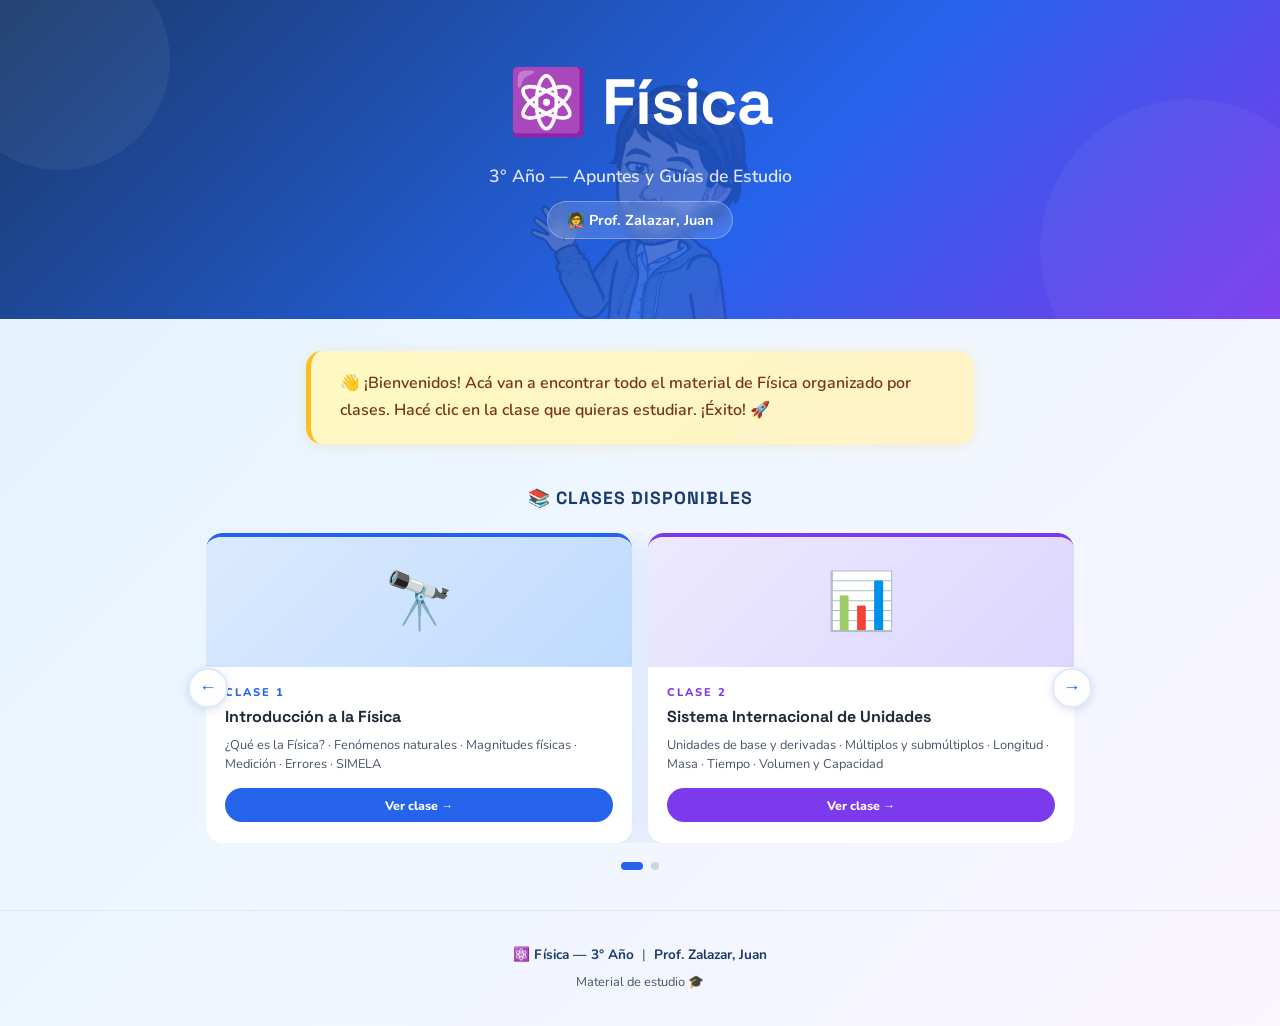
==== commit dd25ff3f: "Separacion en clases" ====
--- a/index.html
+++ b/index.html
@@ -3,912 +3,381 @@
 <head>
 <meta charset="UTF-8">
 <meta name="viewport" content="width=device-width, initial-scale=1.0">
-<title>Física - 3° Año | Prof. Zalazar, Juan</title>
-<link href="https://fonts.googleapis.com/css2?family=Nunito:wght@400;600;700;800;900&family=Space+Grotesk:wght@400;500;600;700&display=swap" rel="stylesheet">
+<title>Física | Prof. Zalazar, Juan</title>
+<link rel="stylesheet" href="styles.css">
 <style>
-  :root {
-    --blue-dark: #1a3a6b;
-    --blue-mid: #2563eb;
-    --blue-pale: #eff6ff;
-    --accent-yellow: #fbbf24;
-    --accent-green: #22c55e;
-    --accent-purple: #a855f7;
-    --text-dark: #1e293b;
-    --text-mid: #475569;
-    --shadow: 0 4px 20px rgba(37,99,235,0.12);
-    --radius: 16px;
-  }
-  * { box-sizing: border-box; margin: 0; padding: 0; }
-  body {
-    font-family: 'Nunito', sans-serif;
-    background: linear-gradient(135deg, #e0f2fe 0%, #eff6ff 50%, #faf5ff 100%);
-    min-height: 100vh;
-    color: var(--text-dark);
-    font-size: 16px;
-    line-height: 1.7;
-  }
-  header {
+  /* ── ESTILOS EXCLUSIVOS DEL INDEX ── */
+
+  .hero {
+    position: relative;
+    text-align: center;
+    padding: 3rem 1.5rem 5rem;
+    overflow: hidden;
     background: linear-gradient(135deg, var(--blue-dark) 0%, #2563eb 60%, #7c3aed 100%);
     color: white;
-    padding: 2rem 1.5rem 2.5rem;
-    text-align: center;
-    position: relative;
-    overflow: hidden;
-  }
-  header::before {
+  }
+  .hero::before {
     content: '';
     position: absolute;
     top: -50px; left: -50px;
-    width: 200px; height: 200px;
+    width: 220px; height: 220px;
     background: rgba(255,255,255,0.05);
     border-radius: 50%;
   }
-  header::after {
+  .hero::after {
     content: '';
     position: absolute;
-    bottom: -60px; right: -40px;
-    width: 250px; height: 250px;
+    bottom: -80px; right: -60px;
+    width: 300px; height: 300px;
     background: rgba(255,255,255,0.04);
     border-radius: 50%;
   }
-  header h1 {
+
+  /* MARCA DE AGUA */
+  .watermark {
+    position: absolute;
+    bottom: -10px;
+    left: 50%;
+    transform: translateX(-50%);
+    width: 220px;
+    opacity: 0.18;
+    pointer-events: none;
+    z-index: 0;
+    animation: float 4s ease-in-out infinite;
+  }
+
+  .hero-content {
+    position: relative;
+    z-index: 1;
+  }
+  .hero h1 {
     font-family: 'Space Grotesk', sans-serif;
-    font-size: clamp(2rem, 6vw, 3.2rem);
+    font-size: clamp(2.5rem, 8vw, 4rem);
     font-weight: 700;
-    letter-spacing: -0.5px;
+    letter-spacing: -1px;
     margin-bottom: 0.3rem;
   }
-  header .subtitle {
-    font-size: 1rem;
+  .hero .hero-sub {
+    font-size: 1.1rem;
     opacity: 0.85;
     font-weight: 600;
-    letter-spacing: 0.5px;
-    margin-bottom: 0.7rem;
-  }
-  header .badge {
+    margin-bottom: 0.6rem;
+  }
+  .hero .hero-badge {
     display: inline-block;
     background: rgba(255,255,255,0.15);
-    border: 1px solid rgba(255,255,255,0.25);
+    border: 1px solid rgba(255,255,255,0.3);
     border-radius: 50px;
-    padding: 0.3rem 1.1rem;
-    font-size: 0.85rem;
+    padding: 0.35rem 1.2rem;
+    font-size: 0.9rem;
     font-weight: 700;
     backdrop-filter: blur(4px);
   }
-  .welcome {
+
+  /* BIENVENIDA */
+  .bienvenida {
+    max-width: 700px;
+    margin: 2rem auto 0;
     background: linear-gradient(135deg, #fef9c3, #fef3c7);
     border-left: 5px solid var(--accent-yellow);
-    margin: 1.5rem 1rem;
-    padding: 1.2rem 1.5rem;
     border-radius: var(--radius);
+    padding: 1.2rem 1.8rem;
     box-shadow: 0 2px 12px rgba(251,191,36,0.2);
-    display: flex;
-    align-items: flex-end;
-    gap: 1rem;
-  }
-  .welcome-text { flex: 1; }
-  .welcome-text p { font-size: 1rem; color: #78350f; font-weight: 600; }
-  .welcome-profe {
-    width: 110px;
-    flex-shrink: 0;
-    animation: float 3s ease-in-out infinite;
-    filter: drop-shadow(2px 4px 6px rgba(0,0,0,0.15));
-  }
-  @keyframes float {
-    0%,100% { transform: translateY(0); }
-    50% { transform: translateY(-8px); }
-  }
-  @media (max-width: 480px) {
-    .welcome { flex-direction: column; align-items: center; }
-    .welcome-profe { width: 90px; }
-  }
-  main {
-    max-width: 860px;
-    margin: 0 auto;
-    padding: 0 1rem 3rem;
-  }
-  .section-title {
+    font-size: 1rem;
+    color: #78350f;
+    font-weight: 600;
+  }
+
+  /* CARRUSEL */
+  .carousel-section {
+    max-width: 900px;
+    margin: 2.5rem auto;
+    padding: 0 1rem;
+  }
+  .carousel-title {
     font-family: 'Space Grotesk', sans-serif;
-    font-size: 1.3rem;
+    font-size: 1.1rem;
     font-weight: 700;
     color: var(--blue-dark);
     text-transform: uppercase;
     letter-spacing: 1px;
-    margin: 2rem 0 1rem;
+    margin-bottom: 1.2rem;
+    text-align: center;
+  }
+  .carousel-wrapper {
+    position: relative;
+  }
+  .carousel-track-container {
+    overflow: hidden;
+    border-radius: var(--radius);
+  }
+  .carousel-track {
+    display: flex;
+    gap: 1rem;
+    transition: transform 0.4s cubic-bezier(0.4,0,0.2,1);
+    will-change: transform;
+  }
+
+  /* TARJETAS */
+  .clase-card {
+    flex: 0 0 calc(50% - 0.5rem);
+    background: white;
+    border-radius: var(--radius);
+    box-shadow: 0 6px 24px rgba(37,99,235,0.13);
+    overflow: hidden;
+    text-decoration: none;
+    color: inherit;
+    transition: transform 0.2s, box-shadow 0.2s;
+    display: flex;
+    flex-direction: column;
+  }
+  .clase-card:hover {
+    transform: translateY(-4px);
+    box-shadow: 0 12px 32px rgba(0,0,0,0.3);
+  }
+  .clase-card .card-img {
+    width: 100%;
+    height: 130px;
+    object-fit: cover;
+    display: block;
+  }
+  .clase-card .card-img-placeholder {
+    width: 100%;
+    height: 130px;
     display: flex;
     align-items: center;
-    gap: 0.5rem;
-  }
-  .section-title::after {
-    content: '';
+    justify-content: center;
+    font-size: 3.5rem;
+  }
+  .clase-card .card-body {
+    padding: 1rem 1.2rem 1.3rem;
     flex: 1;
-    height: 2px;
-    background: linear-gradient(to right, var(--blue-mid), transparent);
-    border-radius: 2px;
-  }
-  .definition-box {
-    background: linear-gradient(135deg, var(--blue-dark) 0%, #1e40af 100%);
-    color: white;
-    border-radius: var(--radius);
-    padding: 1.5rem 1.8rem;
-    margin: 1rem 0;
-    box-shadow: 0 6px 24px rgba(37,99,235,0.25);
-    position: relative;
-    overflow: hidden;
-  }
-  .definition-box::before {
-    content: '📖';
-    position: absolute;
-    top: -10px; right: 10px;
-    font-size: 5rem;
-    opacity: 0.1;
-  }
-  .definition-box .def-label {
+  }
+  .clase-card .card-num {
     font-size: 0.7rem;
     font-weight: 800;
     text-transform: uppercase;
     letter-spacing: 2px;
-    color: var(--accent-yellow);
-    margin-bottom: 0.6rem;
-    display: block;
-  }
-  .definition-box p {
-    font-size: 1rem;
-    font-weight: 700;
-    line-height: 1.65;
-    color: white;
-  }
-  .explanation {
-    background: white;
-    border-radius: var(--radius);
-    padding: 1.2rem 1.5rem;
-    margin: 0.8rem 0;
-    box-shadow: var(--shadow);
-    border-top: 3px solid var(--blue-mid);
-    font-size: 0.97rem;
-    color: var(--text-mid);
-  }
-  .explanation strong { color: var(--blue-dark); }
-  .topic-divider {
-    display: flex;
-    align-items: center;
-    margin: 2rem 0;
-    gap: 1rem;
-  }
-  .topic-divider::before,
-  .topic-divider::after {
-    content: '';
-    flex: 1;
-    height: 2px;
-    background: linear-gradient(to right, transparent, #cbd5e1, transparent);
-    border-radius: 2px;
-  }
-  .topic-divider span { font-size: 1.4rem; }
-  .example-chip {
-    display: inline-block;
-    background: var(--blue-pale);
-    color: var(--blue-dark);
-    border: 1.5px solid #bfdbfe;
-    border-radius: 50px;
-    padding: 0.25rem 0.85rem;
-    font-size: 0.85rem;
-    font-weight: 600;
-    margin: 0.2rem 0.15rem;
-  }
-  .classif-card {
-    background: white;
-    border-radius: var(--radius);
-    padding: 1.4rem 1.5rem;
-    margin: 1rem 0;
-    box-shadow: var(--shadow);
-    border-left: 5px solid var(--accent-green);
-  }
-  .classif-card.purple { border-left-color: var(--accent-purple); }
-  .classif-card h3 {
+    margin-bottom: 0.3rem;
+  }
+  .clase-card .card-title {
     font-family: 'Space Grotesk', sans-serif;
     font-size: 1rem;
     font-weight: 700;
-    color: var(--blue-dark);
-    margin-bottom: 0.8rem;
-    display: flex;
-    align-items: center;
-    gap: 0.4rem;
-  }
-  .classif-item {
-    display: flex;
-    gap: 0.8rem;
-    padding: 0.6rem 0;
-    border-bottom: 1px dashed #e2e8f0;
-  }
-  .classif-item:last-child { border-bottom: none; }
-  .classif-item .ci-tag {
-    background: var(--blue-mid);
-    color: white;
-    border-radius: 8px;
-    padding: 0.15rem 0.6rem;
-    font-size: 0.75rem;
-    font-weight: 800;
-    white-space: nowrap;
-    align-self: flex-start;
-    margin-top: 2px;
-  }
-  .classif-item.b .ci-tag { background: var(--accent-purple); }
-  .classif-item p { font-size: 0.92rem; color: var(--text-mid); }
-  .classif-item p strong { color: var(--text-dark); }
-  .content-image {
-    width: 100%;
-    border-radius: var(--radius);
-    box-shadow: 0 4px 20px rgba(0,0,0,0.1);
-    margin: 1rem 0;
-    display: block;
-    background: white;
-  }
-  .image-caption {
-    text-align: center;
+    color: var(--text-dark);
+    line-height: 1.3;
+    margin-bottom: 0.5rem;
+  }
+  .clase-card .card-topics {
     font-size: 0.8rem;
     color: var(--text-mid);
-    margin-top: -0.5rem;
-    margin-bottom: 1rem;
-    font-style: italic;
-  }
-  .measure-box {
-    background: linear-gradient(135deg, #f0fdf4, #dcfce7);
-    border: 2px solid #86efac;
-    border-radius: var(--radius);
-    padding: 1.3rem 1.5rem;
-    margin: 1rem 0;
-  }
-  .measure-box p { font-size: 0.95rem; color: #14532d; font-weight: 600; }
-  .aspects-wrapper {
-    display: flex;
-    gap: 1.2rem;
-    align-items: flex-start;
-    margin: 1rem 0;
-  }
-  .aspects-list {
-    display: grid;
-    grid-template-columns: 1fr 1fr;
-    gap: 0.8rem;
-    flex: 1;
-  }
-  @media (max-width: 600px) {
-    .aspects-wrapper { flex-direction: column; }
-    .aspects-list { grid-template-columns: 1fr; }
-    .observer-img { width: 100% !important; max-width: 180px; margin: 0 auto; }
-  }
-  .observer-img {
-    width: 130px;
-    flex-shrink: 0;
-    border-radius: 12px;
-    box-shadow: 0 4px 16px rgba(0,0,0,0.1);
-    object-fit: contain;
-    background: white;
-  }
-  .aspect-item {
-    background: white;
-    border-radius: 12px;
-    padding: 1rem;
-    box-shadow: var(--shadow);
-    display: flex;
-    align-items: flex-start;
-    gap: 0.7rem;
-  }
-  .aspect-item .ai-icon { font-size: 1.6rem; flex-shrink: 0; }
-  .aspect-item p { font-size: 0.88rem; color: var(--text-mid); }
-  .aspect-item strong { color: var(--text-dark); display: block; font-size: 0.92rem; margin-bottom: 0.2rem; }
-  .error-list { margin: 0.8rem 0 0 0; padding: 0; list-style: none; }
-  .error-list li {
-    display: flex;
-    align-items: flex-start;
-    gap: 0.6rem;
-    padding: 0.55rem 0;
-    border-bottom: 1px solid #f1f5f9;
-    font-size: 0.93rem;
-    color: var(--text-mid);
-  }
-  .error-list li:last-child { border-bottom: none; }
-  .error-list li::before { content: '⚠️'; font-size: 0.9rem; margin-top: 2px; flex-shrink: 0; }
-  .tip-box {
-    background: linear-gradient(135deg, #fdf4ff, #fae8ff);
-    border-left: 5px solid var(--accent-purple);
-    border-radius: var(--radius);
-    padding: 1.2rem 1.5rem;
-    margin: 1rem 0;
-    font-size: 0.95rem;
-    color: #581c87;
-  }
-  .tip-box strong { font-weight: 800; }
-  .formula-img {
+    line-height: 1.5;
+  }
+  .clase-card .card-btn {
     display: block;
-    max-width: 480px;
-    width: 100%;
-    margin: 1rem auto 0;
-    border-radius: 10px;
-    background: white;
-    padding: 0.5rem 1rem;
-    box-shadow: 0 2px 10px rgba(0,0,0,0.08);
-  }
-  .simela-box {
-    background: linear-gradient(135deg, var(--blue-dark), #7c3aed);
-    color: white;
-    border-radius: var(--radius);
-    padding: 1.5rem 1.8rem;
-    margin: 1rem 0;
-    box-shadow: 0 6px 24px rgba(124,58,237,0.25);
-  }
-  .simela-box .def-label { color: #c4b5fd; font-size: 0.7rem; font-weight: 800; letter-spacing: 2px; text-transform: uppercase; display: block; margin-bottom: 0.5rem; }
-  .simela-box p { font-weight: 700; font-size: 1rem; }
-  .simela-box .simela-note { font-weight: 400; font-size: 0.9rem; margin-top: 0.5rem; opacity: 0.85; }
-  footer {
-    text-align: center;
-    padding: 2rem 1rem;
-    color: var(--text-mid);
-    font-size: 0.85rem;
-    border-top: 1px solid #e2e8f0;
-    margin-top: 2rem;
-  }
-  footer strong { color: var(--blue-dark); }
-
-  /* TABLAS SI */
-  .tabla-card {
-    background: white;
-    border-radius: var(--radius);
-    padding: 1.2rem 1.5rem;
-    margin: 1rem 0;
-    box-shadow: var(--shadow);
-    border-top: 3px solid var(--blue-mid);
-    overflow: hidden;
-  }
-  .tabla-title {
-    font-family: 'Space Grotesk', sans-serif;
-    font-size: 0.95rem;
-    font-weight: 700;
-    color: var(--blue-dark);
-    margin-bottom: 0.8rem;
-  }
-  .tabla-wrapper { overflow-x: auto; }
-  .si-table {
-    width: 100%;
-    border-collapse: collapse;
-    font-size: 0.88rem;
-  }
-  .si-table th {
-    background: var(--blue-dark);
-    color: white;
-    padding: 0.5rem 0.7rem;
-    text-align: left;
-    font-weight: 700;
-    font-size: 0.82rem;
-  }
-  .si-table td {
-    padding: 0.45rem 0.7rem;
-    border-bottom: 1px solid #f1f5f9;
-    color: var(--text-mid);
-  }
-  .si-table tr:last-child td { border-bottom: none; }
-  .si-table tr:nth-child(even) td { background: #f8fafc; }
-  .si-table td.sym {
-    font-weight: 800;
-    color: var(--blue-mid);
-    font-family: 'Space Grotesk', sans-serif;
-  }
-
-  /* ESCALA TABLE */
-  .escala-table {
-    width: 100%;
-    border-collapse: collapse;
-    font-size: 0.82rem;
-    min-width: 500px;
-  }
-  .escala-table th {
-    background: #dbeafe;
-    color: var(--blue-dark);
-    padding: 0.45rem 0.5rem;
-    text-align: center;
-    font-weight: 700;
-    font-size: 0.78rem;
-  }
-  .escala-table td {
-    padding: 0.4rem 0.5rem;
-    text-align: center;
-    border: 1px solid #e2e8f0;
-    color: var(--text-mid);
-    font-size: 0.82rem;
-  }
-  .escala-table .base-col {
-    background: var(--blue-mid);
-    color: white;
-    font-weight: 800;
-  }
-  .escala-table th.base-col {
-    background: var(--blue-dark);
-    color: white;
-  }
-  .equiv-row td {
-    background: #f0fdf4;
-    color: #14532d;
-    font-size: 0.78rem;
-    font-style: italic;
-  }
-  .equiv-row td.base-col {
-    background: var(--accent-green);
-    color: white;
-  }
-
-  /* MÚLTIPLOS GRID */
-  .multiplos-grid {
-    display: grid;
-    grid-template-columns: 1fr 1fr;
-    gap: 1rem;
-    margin: 1rem 0;
-  }
-  @media (max-width: 500px) {
-    .multiplos-grid { grid-template-columns: 1fr; }
-  }
-  .multiplos-card {
-    border-radius: var(--radius);
-    padding: 1.2rem;
-    box-shadow: var(--shadow);
-  }
-  .multiplos-card.azul {
-    background: linear-gradient(135deg, #eff6ff, #dbeafe);
-    border-left: 4px solid var(--blue-mid);
-  }
-  .multiplos-card.verde {
-    background: linear-gradient(135deg, #f0fdf4, #dcfce7);
-    border-left: 4px solid var(--accent-green);
-  }
-  .multiplos-card h4 {
-    font-family: 'Space Grotesk', sans-serif;
-    font-weight: 700;
-    color: var(--blue-dark);
-    margin-bottom: 0.5rem;
-    font-size: 0.95rem;
-  }
-  .mp-item {
-    display: flex;
-    align-items: center;
-    gap: 0.6rem;
-    padding: 0.3rem 0;
-    font-size: 0.88rem;
-    color: var(--text-mid);
-  }
-  .mp-tag {
-    background: var(--blue-mid);
-    color: white;
-    border-radius: 6px;
-    padding: 0.1rem 0.6rem;
+    margin-top: 0.9rem;
+    padding: 0.4rem 0.9rem;
+    border-radius: 50px;
     font-size: 0.78rem;
     font-weight: 800;
-    min-width: 55px;
+    color: white;
     text-align: center;
   }
-  .mp-tag.verde { background: var(--accent-green); }
-
+
+  /* Colores por clase */
+  .card-c1 { border-top: 4px solid #2563eb; }
+  .card-c1 .card-img-placeholder { background: linear-gradient(135deg, #dbeafe, #bfdbfe); }
+  .card-c1 .card-num { color: #2563eb; }
+  .card-c1 .card-btn { background: #2563eb; }
+
+  .card-c2 { border-top: 4px solid #7c3aed; }
+  .card-c2 .card-img-placeholder { background: linear-gradient(135deg, #ede9fe, #ddd6fe); }
+  .card-c2 .card-num { color: #7c3aed; }
+  .card-c2 .card-btn { background: #7c3aed; }
+
+  .card-c3 { border-top: 4px solid #059669; }
+  .card-c3 .card-img-placeholder { background: linear-gradient(135deg, #d1fae5, #a7f3d0); }
+  .card-c3 .card-num { color: #059669; }
+  .card-c3 .card-btn { background: #059669; }
+
+  .card-c4 { border-top: 4px solid #f97316; }
+  .card-c4 .card-img-placeholder { background: linear-gradient(135deg, #ffedd5, #fed7aa); }
+  .card-c4 .card-num { color: #f97316; }
+  .card-c4 .card-btn { background: #f97316; }
+
+  .card-c5 { border-top: 4px solid #ec4899; }
+  .card-c5 .card-img-placeholder { background: linear-gradient(135deg, #fce7f3, #fbcfe8); }
+  .card-c5 .card-num { color: #ec4899; }
+  .card-c5 .card-btn { background: #ec4899; }
+
+  /* BOTONES CARRUSEL */
+  .carousel-btn {
+    position: absolute;
+    top: 50%;
+    transform: translateY(-50%);
+    width: 40px; height: 40px;
+    border-radius: 50%;
+    background: white;
+    border: 2px solid var(--blue-light);
+    color: var(--blue-mid);
+    font-size: 1.1rem;
+    cursor: pointer;
+    box-shadow: 0 2px 10px rgba(0,0,0,0.12);
+    z-index: 10;
+    display: flex;
+    align-items: center;
+    justify-content: center;
+    transition: all 0.2s;
+  }
+  .carousel-btn:hover { background: var(--blue-pale); border-color: var(--blue-mid); }
+  .carousel-btn.prev { left: -18px; }
+  .carousel-btn.next { right: -18px; }
+
+  /* DOTS */
+  .carousel-dots {
+    display: flex;
+    justify-content: center;
+    gap: 0.5rem;
+    margin-top: 1.2rem;
+  }
+  .dot {
+    width: 8px; height: 8px;
+    border-radius: 50%;
+    background: #cbd5e1;
+    cursor: pointer;
+    transition: all 0.2s;
+  }
+  .dot.active { background: var(--blue-mid); width: 22px; border-radius: 4px; }
+
+  @media (max-width: 500px) {
+    .clase-card { flex: 0 0 85%; }
+    .carousel-btn.prev { left: -10px; }
+    .carousel-btn.next { right: -10px; }
+    .watermark { width: 160px; }
+  }
 </style>
 </head>
 <body>
 
-<header>
-  <h1>⚛️ Física</h1>
-  <p class="subtitle">3° Año — Clase 1</p>
-  <span class="badge">🧑‍🏫 Prof. Zalazar, Juan</span>
-</header>
-
-<div class="welcome">
-  <div class="welcome-text">
-    <p>👋 ¡Bienvenidos a Física! En esta primera clase vamos a conocer qué estudia esta ciencia, qué son los fenómenos y magnitudes físicas, y cómo medimos el mundo que nos rodea. ¡Arranquemos! 🚀</p>
+<div class="hero">
+  <img src="images/profe_zalazar.webp" alt="" class="watermark">
+  <div class="hero-content">
+    <h1>⚛️ Física</h1>
+    <p class="hero-sub">3° Año — Apuntes y Guías de Estudio</p>
+    <span class="hero-badge">🧑‍🏫 Prof. Zalazar, Juan</span>
   </div>
-  <img src="[data-uri]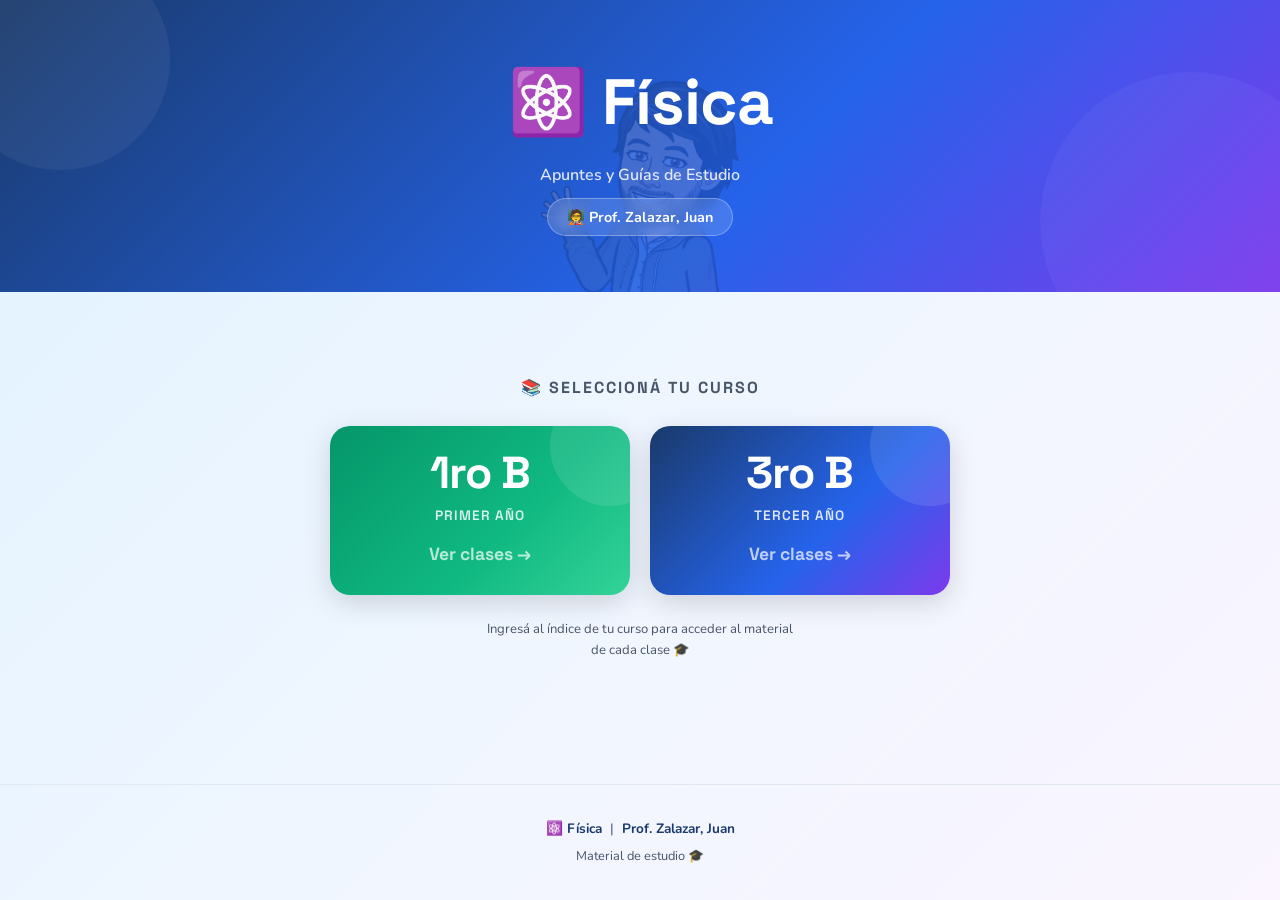
